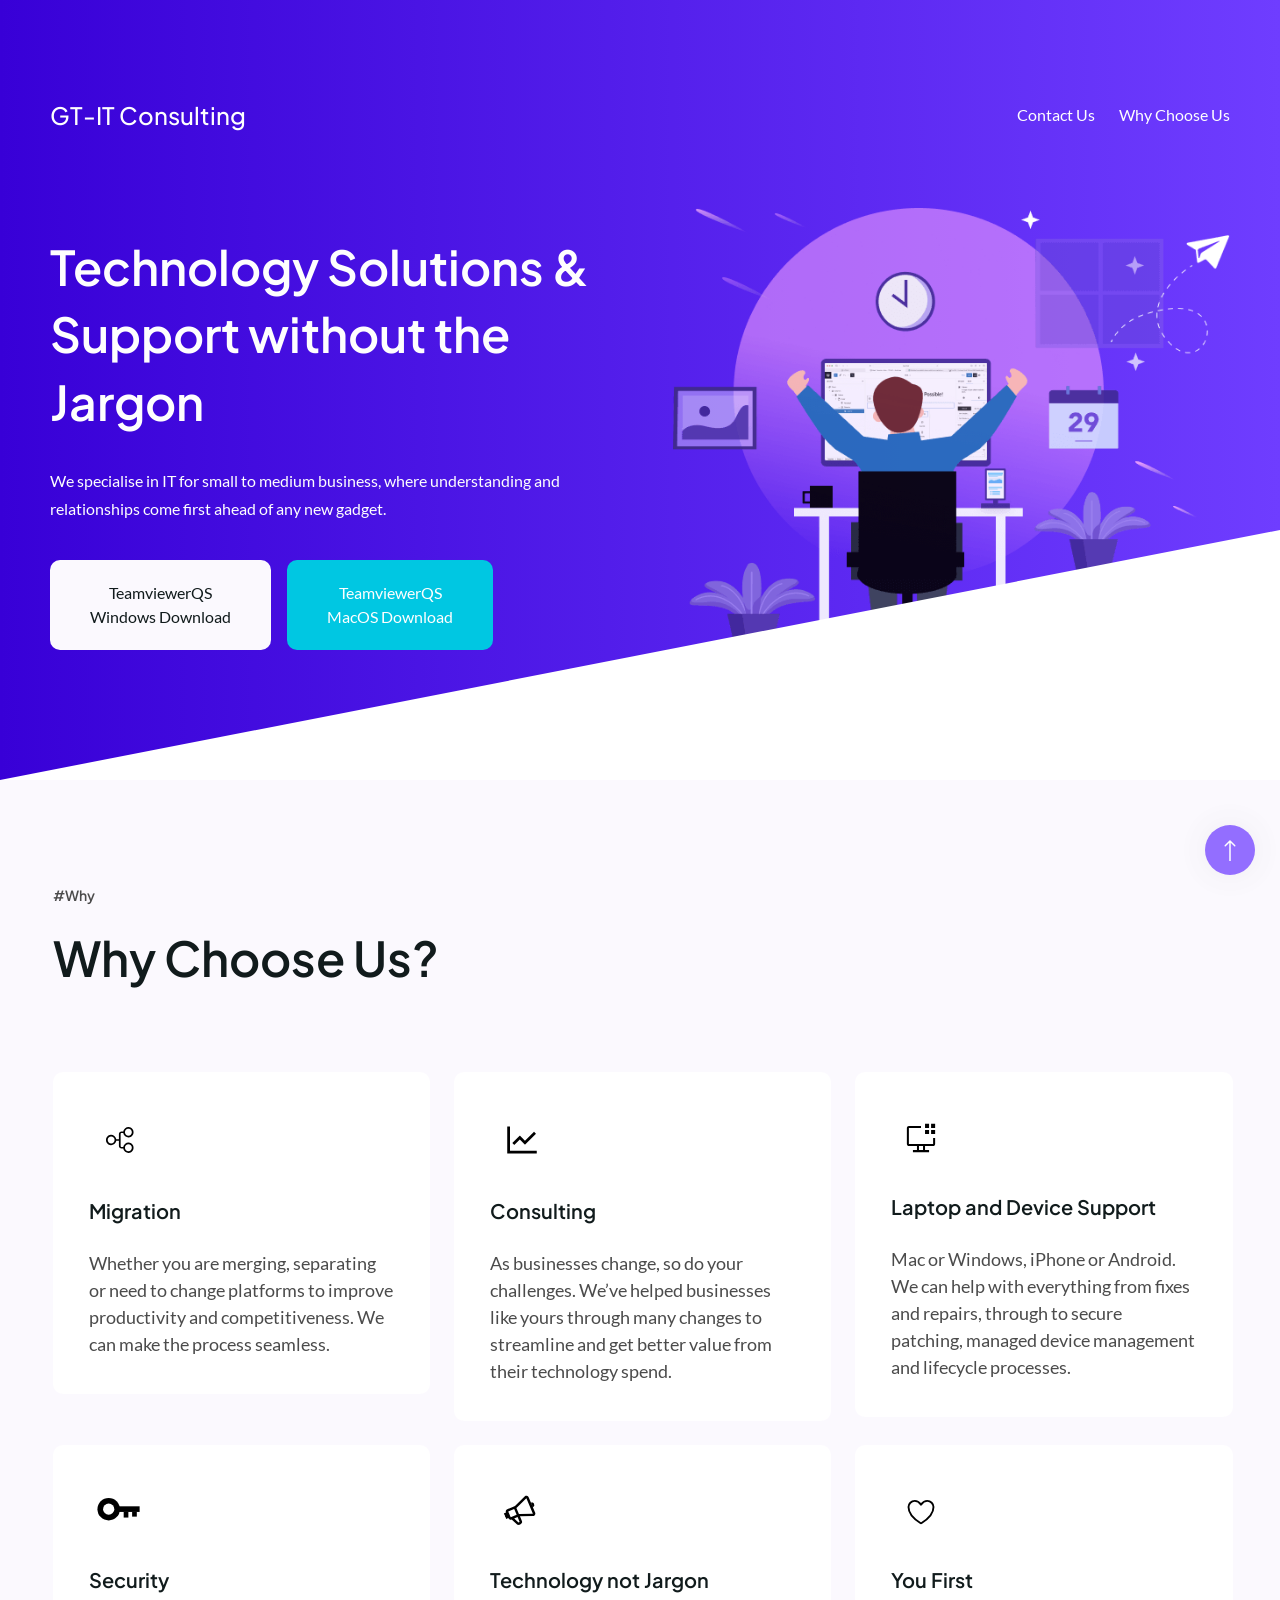
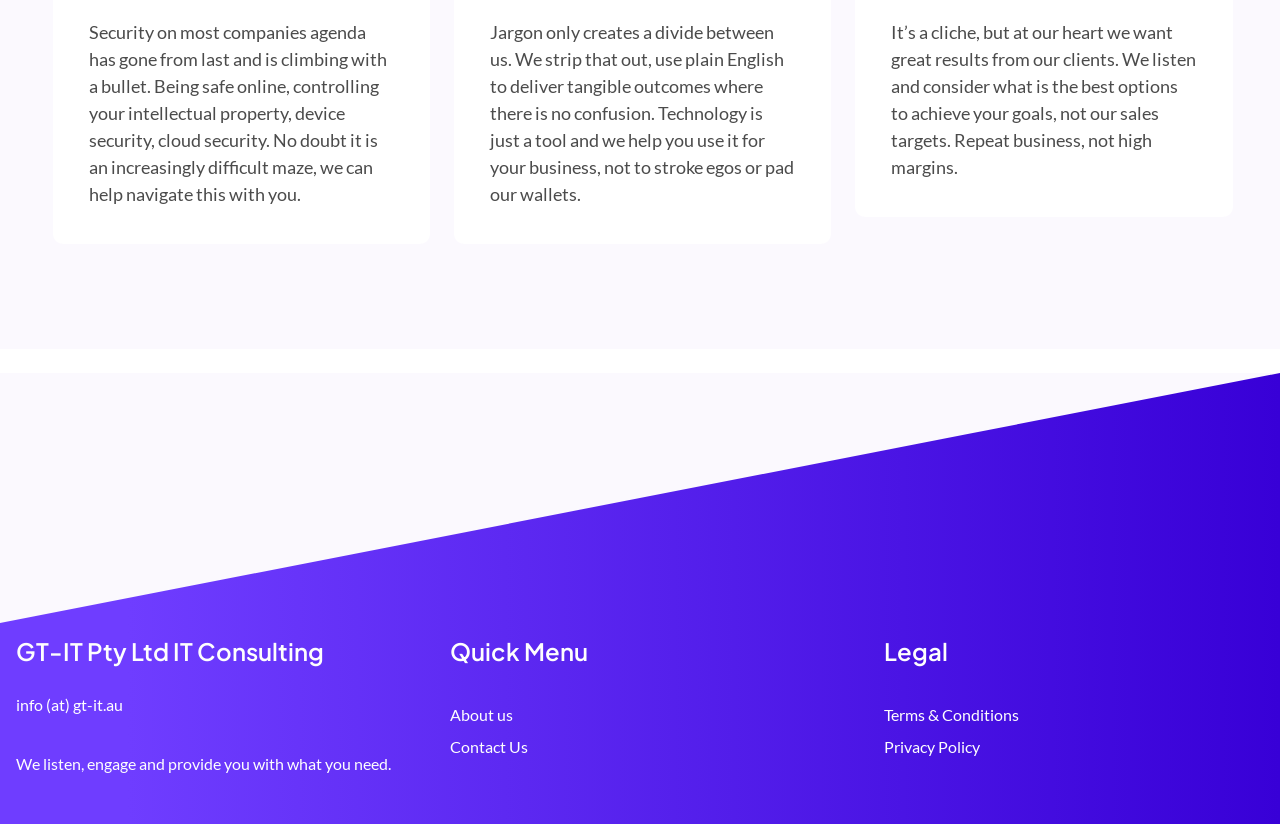
==== index.html @ e772a09d "Update index.html" ====
<!DOCTYPE html>
<html lang="en-US">
<head><meta charset="UTF-8">
	
	<meta name="viewport" content="width=device-width, initial-scale=1">
<meta name="robots" content="max-image-preview:large">
<title>GT-IT Consulting</title>
<link rel="alternate" type="application/rss+xml" title="GT-IT Consulting » Feed" href="/feed/">
<link rel="alternate" type="application/rss+xml" title="GT-IT Consulting » Comments Feed" href="/comments/feed/">
<style id="gt-it-custom-css">
.footer-topslant {
  position: relative;
  overflow: visible;
  padding-top: 260px !important;
}
.footer-topslant::before {
  content: "";
  width: 0;
  height: 0;
  position: absolute;
  left: 0;
  top: 0;
  border-style: solid;
  border-width: 250px 100vw 0 0;
  border-color: var(--wp--preset--color--background-alt) transparent transparent transparent;
  z-index: 3;
}
</style>
<style id="wp-img-auto-sizes-contain-inline-css">
img:is([sizes=auto i],[sizes^="auto," i]){contain-intrinsic-size:3000px 1500px}
/*# sourceURL=wp-img-auto-sizes-contain-inline-css */
</style>
<style id="wp-block-site-title-inline-css">
.wp-block-site-title{box-sizing:border-box}.wp-block-site-title :where(a){color:inherit;font-family:inherit;font-size:inherit;font-style:inherit;font-weight:inherit;letter-spacing:inherit;line-height:inherit;text-decoration:inherit}
/*# sourceURL=/wp-includes/blocks/site-title/style.min.css */
</style>
<style id="wp-block-group-inline-css">
.wp-block-group{box-sizing:border-box}:where(.wp-block-group.wp-block-group-is-layout-constrained){position:relative}
/*# sourceURL=/wp-includes/blocks/group/style.min.css */
</style>
<style id="wp-block-group-theme-inline-css">
:where(.wp-block-group.has-background){padding:1.25em 2.375em}
/*# sourceURL=/wp-includes/blocks/group/theme.min.css */
</style>
<style id="wp-block-navigation-link-inline-css">
.wp-block-navigation .wp-block-navigation-item__label{overflow-wrap:break-word}.wp-block-navigation .wp-block-navigation-item__description{display:none}.link-ui-tools{outline:1px solid #f0f0f0;padding:8px}.link-ui-block-inserter{padding-top:8px}.link-ui-block-inserter__back{margin-left:8px;text-transform:uppercase}
/*# sourceURL=/wp-includes/blocks/navigation-link/style.min.css */
</style>
<link rel="stylesheet" id="wp-block-navigation-css" href="/wp-includes/blocks/navigation/style.min.css?ver=6.9.1" media="all">
<style id="wp-block-spacer-inline-css">
.wp-block-spacer{clear:both}
/*# sourceURL=/wp-includes/blocks/spacer/style.min.css */
</style>
<style id="wp-block-heading-inline-css">
h1:where(.wp-block-heading).has-background,h2:where(.wp-block-heading).has-background,h3:where(.wp-block-heading).has-background,h4:where(.wp-block-heading).has-background,h5:where(.wp-block-heading).has-background,h6:where(.wp-block-heading).has-background{padding:1.25em 2.375em}h1.has-text-align-left[style*=writing-mode]:where([style*=vertical-lr]),h1.has-text-align-right[style*=writing-mode]:where([style*=vertical-rl]),h2.has-text-align-left[style*=writing-mode]:where([style*=vertical-lr]),h2.has-text-align-right[style*=writing-mode]:where([style*=vertical-rl]),h3.has-text-align-left[style*=writing-mode]:where([style*=vertical-lr]),h3.has-text-align-right[style*=writing-mode]:where([style*=vertical-rl]),h4.has-text-align-left[style*=writing-mode]:where([style*=vertical-lr]),h4.has-text-align-right[style*=writing-mode]:where([style*=vertical-rl]),h5.has-text-align-left[style*=writing-mode]:where([style*=vertical-lr]),h5.has-text-align-right[style*=writing-mode]:where([style*=vertical-rl]),h6.has-text-align-left[style*=writing-mode]:where([style*=vertical-lr]),h6.has-text-align-right[style*=writing-mode]:where([style*=vertical-rl]){rotate:180deg}
/*# sourceURL=/wp-includes/blocks/heading/style.min.css */
</style>
<style id="wp-block-paragraph-inline-css">
.is-small-text{font-size:.875em}.is-regular-text{font-size:1em}.is-large-text{font-size:2.25em}.is-larger-text{font-size:3em}.has-drop-cap:not(:focus):first-letter{float:left;font-size:8.4em;font-style:normal;font-weight:100;line-height:.68;margin:.05em .1em 0 0;text-transform:uppercase}body.rtl .has-drop-cap:not(:focus):first-letter{float:none;margin-left:.1em}p.has-drop-cap.has-background{overflow:hidden}:root :where(p.has-background){padding:1.25em 2.375em}:where(p.has-text-color:not(.has-link-color)) a{color:inherit}p.has-text-align-left[style*="writing-mode:vertical-lr"],p.has-text-align-right[style*="writing-mode:vertical-rl"]{rotate:180deg}
/*# sourceURL=/wp-includes/blocks/paragraph/style.min.css */
</style>
<style id="wp-block-button-inline-css">
.wp-block-button__link{align-content:center;box-sizing:border-box;cursor:pointer;display:inline-block;height:100%;text-align:center;word-break:break-word}.wp-block-button__link.aligncenter{text-align:center}.wp-block-button__link.alignright{text-align:right}:where(.wp-block-button__link){border-radius:9999px;box-shadow:none;padding:calc(.667em + 2px) calc(1.333em + 2px);text-decoration:none}.wp-block-button[style*=text-decoration] .wp-block-button__link{text-decoration:inherit}.wp-block-buttons>.wp-block-button.has-custom-width{max-width:none}.wp-block-buttons>.wp-block-button.has-custom-width .wp-block-button__link{width:100%}.wp-block-buttons>.wp-block-button.has-custom-font-size .wp-block-button__link{font-size:inherit}.wp-block-buttons>.wp-block-button.wp-block-button__width-25{width:calc(25% - var(--wp--style--block-gap, .5em)*.75)}.wp-block-buttons>.wp-block-button.wp-block-button__width-50{width:calc(50% - var(--wp--style--block-gap, .5em)*.5)}.wp-block-buttons>.wp-block-button.wp-block-button__width-75{width:calc(75% - var(--wp--style--block-gap, .5em)*.25)}.wp-block-buttons>.wp-block-button.wp-block-button__width-100{flex-basis:100%;width:100%}.wp-block-buttons.is-vertical>.wp-block-button.wp-block-button__width-25{width:25%}.wp-block-buttons.is-vertical>.wp-block-button.wp-block-button__width-50{width:50%}.wp-block-buttons.is-vertical>.wp-block-button.wp-block-button__width-75{width:75%}.wp-block-button.is-style-squared,.wp-block-button__link.wp-block-button.is-style-squared{border-radius:0}.wp-block-button.no-border-radius,.wp-block-button__link.no-border-radius{border-radius:0!important}:root :where(.wp-block-button .wp-block-button__link.is-style-outline),:root :where(.wp-block-button.is-style-outline>.wp-block-button__link){border:2px solid;padding:.667em 1.333em}:root :where(.wp-block-button .wp-block-button__link.is-style-outline:not(.has-text-color)),:root :where(.wp-block-button.is-style-outline>.wp-block-button__link:not(.has-text-color)){color:currentColor}:root :where(.wp-block-button .wp-block-button__link.is-style-outline:not(.has-background)),:root :where(.wp-block-button.is-style-outline>.wp-block-button__link:not(.has-background)){background-color:initial;background-image:none}
/*# sourceURL=/wp-includes/blocks/button/style.min.css */
</style>
<style id="wp-block-buttons-inline-css">
.wp-block-buttons{box-sizing:border-box}.wp-block-buttons.is-vertical{flex-direction:column}.wp-block-buttons.is-vertical>.wp-block-button:last-child{margin-bottom:0}.wp-block-buttons>.wp-block-button{display:inline-block;margin:0}.wp-block-buttons.is-content-justification-left{justify-content:flex-start}.wp-block-buttons.is-content-justification-left.is-vertical{align-items:flex-start}.wp-block-buttons.is-content-justification-center{justify-content:center}.wp-block-buttons.is-content-justification-center.is-vertical{align-items:center}.wp-block-buttons.is-content-justification-right{justify-content:flex-end}.wp-block-buttons.is-content-justification-right.is-vertical{align-items:flex-end}.wp-block-buttons.is-content-justification-space-between{justify-content:space-between}.wp-block-buttons.aligncenter{text-align:center}.wp-block-buttons:not(.is-content-justification-space-between,.is-content-justification-right,.is-content-justification-left,.is-content-justification-center) .wp-block-button.aligncenter{margin-left:auto;margin-right:auto;width:100%}.wp-block-buttons[style*=text-decoration] .wp-block-button,.wp-block-buttons[style*=text-decoration] .wp-block-button__link{text-decoration:inherit}.wp-block-buttons.has-custom-font-size .wp-block-button__link{font-size:inherit}.wp-block-buttons .wp-block-button__link{width:100%}.wp-block-button.aligncenter{text-align:center}
/*# sourceURL=/wp-includes/blocks/buttons/style.min.css */
</style>
<style id="wp-block-image-inline-css">
.wp-block-image>a,.wp-block-image>figure>a{display:inline-block}.wp-block-image img{box-sizing:border-box;height:auto;max-width:100%;vertical-align:bottom}@media not (prefers-reduced-motion){.wp-block-image img.hide{visibility:hidden}.wp-block-image img.show{animation:show-content-image .4s}}.wp-block-image[style*=border-radius] img,.wp-block-image[style*=border-radius]>a{border-radius:inherit}.wp-block-image.has-custom-border img{box-sizing:border-box}.wp-block-image.aligncenter{text-align:center}.wp-block-image.alignfull>a,.wp-block-image.alignwide>a{width:100%}.wp-block-image.alignfull img,.wp-block-image.alignwide img{height:auto;width:100%}.wp-block-image .aligncenter,.wp-block-image .alignleft,.wp-block-image .alignright,.wp-block-image.aligncenter,.wp-block-image.alignleft,.wp-block-image.alignright{display:table}.wp-block-image .aligncenter>figcaption,.wp-block-image .alignleft>figcaption,.wp-block-image .alignright>figcaption,.wp-block-image.aligncenter>figcaption,.wp-block-image.alignleft>figcaption,.wp-block-image.alignright>figcaption{caption-side:bottom;display:table-caption}.wp-block-image .alignleft{float:left;margin:.5em 1em .5em 0}.wp-block-image .alignright{float:right;margin:.5em 0 .5em 1em}.wp-block-image .aligncenter{margin-left:auto;margin-right:auto}.wp-block-image :where(figcaption){margin-bottom:1em;margin-top:.5em}.wp-block-image.is-style-circle-mask img{border-radius:9999px}@supports ((-webkit-mask-image:none) or (mask-image:none)) or (-webkit-mask-image:none){.wp-block-image.is-style-circle-mask img{border-radius:0;-webkit-mask-image:url('data:image/svg+xml;utf8,<svg viewBox="0 0 100 100" xmlns="http://www.w3.org/2000/svg"><circle cx="50" cy="50" r="50"/></svg>');mask-image:url('data:image/svg+xml;utf8,<svg viewBox="0 0 100 100" xmlns="http://www.w3.org/2000/svg"><circle cx="50" cy="50" r="50"/></svg>');mask-mode:alpha;-webkit-mask-position:center;mask-position:center;-webkit-mask-repeat:no-repeat;mask-repeat:no-repeat;-webkit-mask-size:contain;mask-size:contain}}:root :where(.wp-block-image.is-style-rounded img,.wp-block-image .is-style-rounded img){border-radius:9999px}.wp-block-image figure{margin:0}.wp-lightbox-container{display:flex;flex-direction:column;position:relative}.wp-lightbox-container img{cursor:zoom-in}.wp-lightbox-container img:hover+button{opacity:1}.wp-lightbox-container button{align-items:center;backdrop-filter:blur(16px) saturate(180%);background-color:#5a5a5a40;border:none;border-radius:4px;cursor:zoom-in;display:flex;height:20px;justify-content:center;opacity:0;padding:0;position:absolute;right:16px;text-align:center;top:16px;width:20px;z-index:100}@media not (prefers-reduced-motion){.wp-lightbox-container button{transition:opacity .2s ease}}.wp-lightbox-container button:focus-visible{outline:3px auto #5a5a5a40;outline:3px auto -webkit-focus-ring-color;outline-offset:3px}.wp-lightbox-container button:hover{cursor:pointer;opacity:1}.wp-lightbox-container button:focus{opacity:1}.wp-lightbox-container button:focus,.wp-lightbox-container button:hover,.wp-lightbox-container button:not(:hover):not(:active):not(.has-background){background-color:#5a5a5a40;border:none}.wp-lightbox-overlay{box-sizing:border-box;cursor:zoom-out;height:100vh;left:0;overflow:hidden;position:fixed;top:0;visibility:hidden;width:100%;z-index:100000}.wp-lightbox-overlay .close-button{align-items:center;cursor:pointer;display:flex;justify-content:center;min-height:40px;min-width:40px;padding:0;position:absolute;right:calc(env(safe-area-inset-right) + 16px);top:calc(env(safe-area-inset-top) + 16px);z-index:5000000}.wp-lightbox-overlay .close-button:focus,.wp-lightbox-overlay .close-button:hover,.wp-lightbox-overlay .close-button:not(:hover):not(:active):not(.has-background){background:none;border:none}.wp-lightbox-overlay .lightbox-image-container{height:var(--wp--lightbox-container-height);left:50%;overflow:hidden;position:absolute;top:50%;transform:translate(-50%,-50%);transform-origin:top left;width:var(--wp--lightbox-container-width);z-index:9999999999}.wp-lightbox-overlay .wp-block-image{align-items:center;box-sizing:border-box;display:flex;height:100%;justify-content:center;margin:0;position:relative;transform-origin:0 0;width:100%;z-index:3000000}.wp-lightbox-overlay .wp-block-image img{height:var(--wp--lightbox-image-height);min-height:var(--wp--lightbox-image-height);min-width:var(--wp--lightbox-image-width);width:var(--wp--lightbox-image-width)}.wp-lightbox-overlay .wp-block-image figcaption{display:none}.wp-lightbox-overlay button{background:none;border:none}.wp-lightbox-overlay .scrim{background-color:#fff;height:100%;opacity:.9;position:absolute;width:100%;z-index:2000000}.wp-lightbox-overlay.active{visibility:visible}@media not (prefers-reduced-motion){.wp-lightbox-overlay.active{animation:turn-on-visibility .25s both}.wp-lightbox-overlay.active img{animation:turn-on-visibility .35s both}.wp-lightbox-overlay.show-closing-animation:not(.active){animation:turn-off-visibility .35s both}.wp-lightbox-overlay.show-closing-animation:not(.active) img{animation:turn-off-visibility .25s both}.wp-lightbox-overlay.zoom.active{animation:none;opacity:1;visibility:visible}.wp-lightbox-overlay.zoom.active .lightbox-image-container{animation:lightbox-zoom-in .4s}.wp-lightbox-overlay.zoom.active .lightbox-image-container img{animation:none}.wp-lightbox-overlay.zoom.active .scrim{animation:turn-on-visibility .4s forwards}.wp-lightbox-overlay.zoom.show-closing-animation:not(.active){animation:none}.wp-lightbox-overlay.zoom.show-closing-animation:not(.active) .lightbox-image-container{animation:lightbox-zoom-out .4s}.wp-lightbox-overlay.zoom.show-closing-animation:not(.active) .lightbox-image-container img{animation:none}.wp-lightbox-overlay.zoom.show-closing-animation:not(.active) .scrim{animation:turn-off-visibility .4s forwards}}@keyframes show-content-image{0%{visibility:hidden}99%{visibility:hidden}to{visibility:visible}}@keyframes turn-on-visibility{0%{opacity:0}to{opacity:1}}@keyframes turn-off-visibility{0%{opacity:1;visibility:visible}99%{opacity:0;visibility:visible}to{opacity:0;visibility:hidden}}@keyframes lightbox-zoom-in{0%{transform:translate(calc((-100vw + var(--wp--lightbox-scrollbar-width))/2 + var(--wp--lightbox-initial-left-position)),calc(-50vh + var(--wp--lightbox-initial-top-position))) scale(var(--wp--lightbox-scale))}to{transform:translate(-50%,-50%) scale(1)}}@keyframes lightbox-zoom-out{0%{transform:translate(-50%,-50%) scale(1);visibility:visible}99%{visibility:visible}to{transform:translate(calc((-100vw + var(--wp--lightbox-scrollbar-width))/2 + var(--wp--lightbox-initial-left-position)),calc(-50vh + var(--wp--lightbox-initial-top-position))) scale(var(--wp--lightbox-scale));visibility:hidden}}
/*# sourceURL=/wp-includes/blocks/image/style.min.css */
</style>
<style id="wp-block-image-theme-inline-css">
:root :where(.wp-block-image figcaption){color:#555;font-size:13px;text-align:center}.is-dark-theme :root :where(.wp-block-image figcaption){color:#ffffffa6}.wp-block-image{margin:0 0 1em}
/*# sourceURL=/wp-includes/blocks/image/theme.min.css */
</style>
<style id="wp-block-columns-inline-css">
.wp-block-columns{box-sizing:border-box;display:flex;flex-wrap:wrap!important}@media (min-width:782px){.wp-block-columns{flex-wrap:nowrap!important}}.wp-block-columns{align-items:normal!important}.wp-block-columns.are-vertically-aligned-top{align-items:flex-start}.wp-block-columns.are-vertically-aligned-center{align-items:center}.wp-block-columns.are-vertically-aligned-bottom{align-items:flex-end}@media (max-width:781px){.wp-block-columns:not(.is-not-stacked-on-mobile)>.wp-block-column{flex-basis:100%!important}}@media (min-width:782px){.wp-block-columns:not(.is-not-stacked-on-mobile)>.wp-block-column{flex-basis:0;flex-grow:1}.wp-block-columns:not(.is-not-stacked-on-mobile)>.wp-block-column[style*=flex-basis]{flex-grow:0}}.wp-block-columns.is-not-stacked-on-mobile{flex-wrap:nowrap!important}.wp-block-columns.is-not-stacked-on-mobile>.wp-block-column{flex-basis:0;flex-grow:1}.wp-block-columns.is-not-stacked-on-mobile>.wp-block-column[style*=flex-basis]{flex-grow:0}:where(.wp-block-columns){margin-bottom:1.75em}:where(.wp-block-columns.has-background){padding:1.25em 2.375em}.wp-block-column{flex-grow:1;min-width:0;overflow-wrap:break-word;word-break:break-word}.wp-block-column.is-vertically-aligned-top{align-self:flex-start}.wp-block-column.is-vertically-aligned-center{align-self:center}.wp-block-column.is-vertically-aligned-bottom{align-self:flex-end}.wp-block-column.is-vertically-aligned-stretch{align-self:stretch}.wp-block-column.is-vertically-aligned-bottom,.wp-block-column.is-vertically-aligned-center,.wp-block-column.is-vertically-aligned-top{width:100%}
/*# sourceURL=/wp-includes/blocks/columns/style.min.css */
</style>
<link rel="stylesheet" id="wp-block-cover-css" href="/wp-includes/blocks/cover/style.min.css?ver=6.9.1" media="all">
<style id="wp-block-template-part-theme-inline-css">
:root :where(.wp-block-template-part.has-background){margin-bottom:0;margin-top:0;padding:1.25em 2.375em}
/*# sourceURL=/wp-includes/blocks/template-part/theme.min.css */
</style>
<link rel="stylesheet" id="wp-block-gallery-css" href="/wp-includes/blocks/gallery/style.min.css?ver=6.9.1" media="all">
<style id="wp-block-gallery-theme-inline-css">
.blocks-gallery-caption{color:#555;font-size:13px;text-align:center}.is-dark-theme .blocks-gallery-caption{color:#ffffffa6}
/*# sourceURL=/wp-includes/blocks/gallery/theme.min.css */
</style>
<style id="wp-block-social-links-inline-css">
.wp-block-social-links{background:none;box-sizing:border-box;margin-left:0;padding-left:0;padding-right:0;text-indent:0}.wp-block-social-links .wp-social-link a,.wp-block-social-links .wp-social-link a:hover{border-bottom:0;box-shadow:none;text-decoration:none}.wp-block-social-links .wp-social-link svg{height:1em;width:1em}.wp-block-social-links .wp-social-link span:not(.screen-reader-text){font-size:.65em;margin-left:.5em;margin-right:.5em}.wp-block-social-links.has-small-icon-size{font-size:16px}.wp-block-social-links,.wp-block-social-links.has-normal-icon-size{font-size:24px}.wp-block-social-links.has-large-icon-size{font-size:36px}.wp-block-social-links.has-huge-icon-size{font-size:48px}.wp-block-social-links.aligncenter{display:flex;justify-content:center}.wp-block-social-links.alignright{justify-content:flex-end}.wp-block-social-link{border-radius:9999px;display:block}@media not (prefers-reduced-motion){.wp-block-social-link{transition:transform .1s ease}}.wp-block-social-link{height:auto}.wp-block-social-link a{align-items:center;display:flex;line-height:0}.wp-block-social-link:hover{transform:scale(1.1)}.wp-block-social-links .wp-block-social-link.wp-social-link{display:inline-block;margin:0;padding:0}.wp-block-social-links .wp-block-social-link.wp-social-link .wp-block-social-link-anchor,.wp-block-social-links .wp-block-social-link.wp-social-link .wp-block-social-link-anchor svg,.wp-block-social-links .wp-block-social-link.wp-social-link .wp-block-social-link-anchor:active,.wp-block-social-links .wp-block-social-link.wp-social-link .wp-block-social-link-anchor:hover,.wp-block-social-links .wp-block-social-link.wp-social-link .wp-block-social-link-anchor:visited{color:currentColor;fill:currentColor}:where(.wp-block-social-links:not(.is-style-logos-only)) .wp-social-link{background-color:#f0f0f0;color:#444}:where(.wp-block-social-links:not(.is-style-logos-only)) .wp-social-link-amazon{background-color:#f90;color:#fff}:where(.wp-block-social-links:not(.is-style-logos-only)) .wp-social-link-bandcamp{background-color:#1ea0c3;color:#fff}:where(.wp-block-social-links:not(.is-style-logos-only)) .wp-social-link-behance{background-color:#0757fe;color:#fff}:where(.wp-block-social-links:not(.is-style-logos-only)) .wp-social-link-bluesky{background-color:#0a7aff;color:#fff}:where(.wp-block-social-links:not(.is-style-logos-only)) .wp-social-link-codepen{background-color:#1e1f26;color:#fff}:where(.wp-block-social-links:not(.is-style-logos-only)) .wp-social-link-deviantart{background-color:#02e49b;color:#fff}:where(.wp-block-social-links:not(.is-style-logos-only)) .wp-social-link-discord{background-color:#5865f2;color:#fff}:where(.wp-block-social-links:not(.is-style-logos-only)) .wp-social-link-dribbble{background-color:#e94c89;color:#fff}:where(.wp-block-social-links:not(.is-style-logos-only)) .wp-social-link-dropbox{background-color:#4280ff;color:#fff}:where(.wp-block-social-links:not(.is-style-logos-only)) .wp-social-link-etsy{background-color:#f45800;color:#fff}:where(.wp-block-social-links:not(.is-style-logos-only)) .wp-social-link-facebook{background-color:#0866ff;color:#fff}:where(.wp-block-social-links:not(.is-style-logos-only)) .wp-social-link-fivehundredpx{background-color:#000;color:#fff}:where(.wp-block-social-links:not(.is-style-logos-only)) .wp-social-link-flickr{background-color:#0461dd;color:#fff}:where(.wp-block-social-links:not(.is-style-logos-only)) .wp-social-link-foursquare{background-color:#e65678;color:#fff}:where(.wp-block-social-links:not(.is-style-logos-only)) .wp-social-link-github{background-color:#24292d;color:#fff}:where(.wp-block-social-links:not(.is-style-logos-only)) .wp-social-link-goodreads{background-color:#eceadd;color:#382110}:where(.wp-block-social-links:not(.is-style-logos-only)) .wp-social-link-google{background-color:#ea4434;color:#fff}:where(.wp-block-social-links:not(.is-style-logos-only)) .wp-social-link-gravatar{background-color:#1d4fc4;color:#fff}:where(.wp-block-social-links:not(.is-style-logos-only)) .wp-social-link-instagram{background-color:#f00075;color:#fff}:where(.wp-block-social-links:not(.is-style-logos-only)) .wp-social-link-lastfm{background-color:#e21b24;color:#fff}:where(.wp-block-social-links:not(.is-style-logos-only)) .wp-social-link-linkedin{background-color:#0d66c2;color:#fff}:where(.wp-block-social-links:not(.is-style-logos-only)) .wp-social-link-mastodon{background-color:#3288d4;color:#fff}:where(.wp-block-social-links:not(.is-style-logos-only)) .wp-social-link-medium{background-color:#000;color:#fff}:where(.wp-block-social-links:not(.is-style-logos-only)) .wp-social-link-meetup{background-color:#f6405f;color:#fff}:where(.wp-block-social-links:not(.is-style-logos-only)) .wp-social-link-patreon{background-color:#000;color:#fff}:where(.wp-block-social-links:not(.is-style-logos-only)) .wp-social-link-pinterest{background-color:#e60122;color:#fff}:where(.wp-block-social-links:not(.is-style-logos-only)) .wp-social-link-pocket{background-color:#ef4155;color:#fff}:where(.wp-block-social-links:not(.is-style-logos-only)) .wp-social-link-reddit{background-color:#ff4500;color:#fff}:where(.wp-block-social-links:not(.is-style-logos-only)) .wp-social-link-skype{background-color:#0478d7;color:#fff}:where(.wp-block-social-links:not(.is-style-logos-only)) .wp-social-link-snapchat{background-color:#fefc00;color:#fff;stroke:#000}:where(.wp-block-social-links:not(.is-style-logos-only)) .wp-social-link-soundcloud{background-color:#ff5600;color:#fff}:where(.wp-block-social-links:not(.is-style-logos-only)) .wp-social-link-spotify{background-color:#1bd760;color:#fff}:where(.wp-block-social-links:not(.is-style-logos-only)) .wp-social-link-telegram{background-color:#2aabee;color:#fff}:where(.wp-block-social-links:not(.is-style-logos-only)) .wp-social-link-threads{background-color:#000;color:#fff}:where(.wp-block-social-links:not(.is-style-logos-only)) .wp-social-link-tiktok{background-color:#000;color:#fff}:where(.wp-block-social-links:not(.is-style-logos-only)) .wp-social-link-tumblr{background-color:#011835;color:#fff}:where(.wp-block-social-links:not(.is-style-logos-only)) .wp-social-link-twitch{background-color:#6440a4;color:#fff}:where(.wp-block-social-links:not(.is-style-logos-only)) .wp-social-link-twitter{background-color:#1da1f2;color:#fff}:where(.wp-block-social-links:not(.is-style-logos-only)) .wp-social-link-vimeo{background-color:#1eb7ea;color:#fff}:where(.wp-block-social-links:not(.is-style-logos-only)) .wp-social-link-vk{background-color:#4680c2;color:#fff}:where(.wp-block-social-links:not(.is-style-logos-only)) .wp-social-link-wordpress{background-color:#3499cd;color:#fff}:where(.wp-block-social-links:not(.is-style-logos-only)) .wp-social-link-whatsapp{background-color:#25d366;color:#fff}:where(.wp-block-social-links:not(.is-style-logos-only)) .wp-social-link-x{background-color:#000;color:#fff}:where(.wp-block-social-links:not(.is-style-logos-only)) .wp-social-link-yelp{background-color:#d32422;color:#fff}:where(.wp-block-social-links:not(.is-style-logos-only)) .wp-social-link-youtube{background-color:red;color:#fff}:where(.wp-block-social-links.is-style-logos-only) .wp-social-link{background:none}:where(.wp-block-social-links.is-style-logos-only) .wp-social-link svg{height:1.25em;width:1.25em}:where(.wp-block-social-links.is-style-logos-only) .wp-social-link-amazon{color:#f90}:where(.wp-block-social-links.is-style-logos-only) .wp-social-link-bandcamp{color:#1ea0c3}:where(.wp-block-social-links.is-style-logos-only) .wp-social-link-behance{color:#0757fe}:where(.wp-block-social-links.is-style-logos-only) .wp-social-link-bluesky{color:#0a7aff}:where(.wp-block-social-links.is-style-logos-only) .wp-social-link-codepen{color:#1e1f26}:where(.wp-block-social-links.is-style-logos-only) .wp-social-link-deviantart{color:#02e49b}:where(.wp-block-social-links.is-style-logos-only) .wp-social-link-discord{color:#5865f2}:where(.wp-block-social-links.is-style-logos-only) .wp-social-link-dribbble{color:#e94c89}:where(.wp-block-social-links.is-style-logos-only) .wp-social-link-dropbox{color:#4280ff}:where(.wp-block-social-links.is-style-logos-only) .wp-social-link-etsy{color:#f45800}:where(.wp-block-social-links.is-style-logos-only) .wp-social-link-facebook{color:#0866ff}:where(.wp-block-social-links.is-style-logos-only) .wp-social-link-fivehundredpx{color:#000}:where(.wp-block-social-links.is-style-logos-only) .wp-social-link-flickr{color:#0461dd}:where(.wp-block-social-links.is-style-logos-only) .wp-social-link-foursquare{color:#e65678}:where(.wp-block-social-links.is-style-logos-only) .wp-social-link-github{color:#24292d}:where(.wp-block-social-links.is-style-logos-only) .wp-social-link-goodreads{color:#382110}:where(.wp-block-social-links.is-style-logos-only) .wp-social-link-google{color:#ea4434}:where(.wp-block-social-links.is-style-logos-only) .wp-social-link-gravatar{color:#1d4fc4}:where(.wp-block-social-links.is-style-logos-only) .wp-social-link-instagram{color:#f00075}:where(.wp-block-social-links.is-style-logos-only) .wp-social-link-lastfm{color:#e21b24}:where(.wp-block-social-links.is-style-logos-only) .wp-social-link-linkedin{color:#0d66c2}:where(.wp-block-social-links.is-style-logos-only) .wp-social-link-mastodon{color:#3288d4}:where(.wp-block-social-links.is-style-logos-only) .wp-social-link-medium{color:#000}:where(.wp-block-social-links.is-style-logos-only) .wp-social-link-meetup{color:#f6405f}:where(.wp-block-social-links.is-style-logos-only) .wp-social-link-patreon{color:#000}:where(.wp-block-social-links.is-style-logos-only) .wp-social-link-pinterest{color:#e60122}:where(.wp-block-social-links.is-style-logos-only) .wp-social-link-pocket{color:#ef4155}:where(.wp-block-social-links.is-style-logos-only) .wp-social-link-reddit{color:#ff4500}:where(.wp-block-social-links.is-style-logos-only) .wp-social-link-skype{color:#0478d7}:where(.wp-block-social-links.is-style-logos-only) .wp-social-link-snapchat{color:#fff;stroke:#000}:where(.wp-block-social-links.is-style-logos-only) .wp-social-link-soundcloud{color:#ff5600}:where(.wp-block-social-links.is-style-logos-only) .wp-social-link-spotify{color:#1bd760}:where(.wp-block-social-links.is-style-logos-only) .wp-social-link-telegram{color:#2aabee}:where(.wp-block-social-links.is-style-logos-only) .wp-social-link-threads{color:#000}:where(.wp-block-social-links.is-style-logos-only) .wp-social-link-tiktok{color:#000}:where(.wp-block-social-links.is-style-logos-only) .wp-social-link-tumblr{color:#011835}:where(.wp-block-social-links.is-style-logos-only) .wp-social-link-twitch{color:#6440a4}:where(.wp-block-social-links.is-style-logos-only) .wp-social-link-twitter{color:#1da1f2}:where(.wp-block-social-links.is-style-logos-only) .wp-social-link-vimeo{color:#1eb7ea}:where(.wp-block-social-links.is-style-logos-only) .wp-social-link-vk{color:#4680c2}:where(.wp-block-social-links.is-style-logos-only) .wp-social-link-whatsapp{color:#25d366}:where(.wp-block-social-links.is-style-logos-only) .wp-social-link-wordpress{color:#3499cd}:where(.wp-block-social-links.is-style-logos-only) .wp-social-link-x{color:#000}:where(.wp-block-social-links.is-style-logos-only) .wp-social-link-yelp{color:#d32422}:where(.wp-block-social-links.is-style-logos-only) .wp-social-link-youtube{color:red}.wp-block-social-links.is-style-pill-shape .wp-social-link{width:auto}:root :where(.wp-block-social-links .wp-social-link a){padding:.25em}:root :where(.wp-block-social-links.is-style-logos-only .wp-social-link a){padding:0}:root :where(.wp-block-social-links.is-style-pill-shape .wp-social-link a){padding-left:.6666666667em;padding-right:.6666666667em}.wp-block-social-links:not(.has-icon-color):not(.has-icon-background-color) .wp-social-link-snapchat .wp-block-social-link-label{color:#000}
/*# sourceURL=/wp-includes/blocks/social-links/style.min.css */
</style>
<style id="wp-block-list-inline-css">
ol,ul{box-sizing:border-box}:root :where(.wp-block-list.has-background){padding:1.25em 2.375em}
/*# sourceURL=/wp-includes/blocks/list/style.min.css */
</style>
<style id="wp-emoji-styles-inline-css">

	img.wp-smiley, img.emoji {
		display: inline !important;
		border: none !important;
		box-shadow: none !important;
		height: 1em !important;
		width: 1em !important;
		margin: 0 0.07em !important;
		vertical-align: -0.1em !important;
		background: none !important;
		padding: 0 !important;
	}
/*# sourceURL=wp-emoji-styles-inline-css */
</style>
<style id="wp-block-library-inline-css">
:root{--wp-block-synced-color:#7a00df;--wp-block-synced-color--rgb:122,0,223;--wp-bound-block-color:var(--wp-block-synced-color);--wp-editor-canvas-background:#ddd;--wp-admin-theme-color:#007cba;--wp-admin-theme-color--rgb:0,124,186;--wp-admin-theme-color-darker-10:#006ba1;--wp-admin-theme-color-darker-10--rgb:0,107,160.5;--wp-admin-theme-color-darker-20:#005a87;--wp-admin-theme-color-darker-20--rgb:0,90,135;--wp-admin-border-width-focus:2px}@media (min-resolution:192dpi){:root{--wp-admin-border-width-focus:1.5px}}.wp-element-button{cursor:pointer}:root .has-very-light-gray-background-color{background-color:#eee}:root .has-very-dark-gray-background-color{background-color:#313131}:root .has-very-light-gray-color{color:#eee}:root .has-very-dark-gray-color{color:#313131}:root .has-vivid-green-cyan-to-vivid-cyan-blue-gradient-background{background:linear-gradient(135deg,#00d084,#0693e3)}:root .has-purple-crush-gradient-background{background:linear-gradient(135deg,#34e2e4,#4721fb 50%,#ab1dfe)}:root .has-hazy-dawn-gradient-background{background:linear-gradient(135deg,#faaca8,#dad0ec)}:root .has-subdued-olive-gradient-background{background:linear-gradient(135deg,#fafae1,#67a671)}:root .has-atomic-cream-gradient-background{background:linear-gradient(135deg,#fdd79a,#004a59)}:root .has-nightshade-gradient-background{background:linear-gradient(135deg,#330968,#31cdcf)}:root .has-midnight-gradient-background{background:linear-gradient(135deg,#020381,#2874fc)}:root{--wp--preset--font-size--normal:16px;--wp--preset--font-size--huge:42px}.has-regular-font-size{font-size:1em}.has-larger-font-size{font-size:2.625em}.has-normal-font-size{font-size:var(--wp--preset--font-size--normal)}.has-huge-font-size{font-size:var(--wp--preset--font-size--huge)}.has-text-align-center{text-align:center}.has-text-align-left{text-align:left}.has-text-align-right{text-align:right}.has-fit-text{white-space:nowrap!important}#end-resizable-editor-section{display:none}.aligncenter{clear:both}.items-justified-left{justify-content:flex-start}.items-justified-center{justify-content:center}.items-justified-right{justify-content:flex-end}.items-justified-space-between{justify-content:space-between}.screen-reader-text{border:0;clip-path:inset(50%);height:1px;margin:-1px;overflow:hidden;padding:0;position:absolute;width:1px;word-wrap:normal!important}.screen-reader-text:focus{background-color:#ddd;clip-path:none;color:#444;display:block;font-size:1em;height:auto;left:5px;line-height:normal;padding:15px 23px 14px;text-decoration:none;top:5px;width:auto;z-index:100000}html :where(.has-border-color){border-style:solid}html :where([style*=border-top-color]){border-top-style:solid}html :where([style*=border-right-color]){border-right-style:solid}html :where([style*=border-bottom-color]){border-bottom-style:solid}html :where([style*=border-left-color]){border-left-style:solid}html :where([style*=border-width]){border-style:solid}html :where([style*=border-top-width]){border-top-style:solid}html :where([style*=border-right-width]){border-right-style:solid}html :where([style*=border-bottom-width]){border-bottom-style:solid}html :where([style*=border-left-width]){border-left-style:solid}html :where(img[class*=wp-image-]){height:auto;max-width:100%}:where(figure){margin:0 0 1em}html :where(.is-position-sticky){--wp-admin--admin-bar--position-offset:var(--wp-admin--admin-bar--height,0px)}@media screen and (max-width:600px){html :where(.is-position-sticky){--wp-admin--admin-bar--position-offset:0px}}
/*# sourceURL=/wp-includes/css/dist/block-library/common.min.css */
</style>
<link rel="stylesheet" id="fotawp-blocks-style-css" href="/wp-content/themes/fotawp/assets/css/blocks.css?ver=6.9.1" media="all">
<style id="global-styles-inline-css">
:root{--wp--preset--aspect-ratio--square: 1;--wp--preset--aspect-ratio--4-3: 4/3;--wp--preset--aspect-ratio--3-4: 3/4;--wp--preset--aspect-ratio--3-2: 3/2;--wp--preset--aspect-ratio--2-3: 2/3;--wp--preset--aspect-ratio--16-9: 16/9;--wp--preset--aspect-ratio--9-16: 9/16;--wp--preset--color--black: #000000;--wp--preset--color--cyan-bluish-gray: #abb8c3;--wp--preset--color--white: #ffffff;--wp--preset--color--pale-pink: #f78da7;--wp--preset--color--vivid-red: #cf2e2e;--wp--preset--color--luminous-vivid-orange: #ff6900;--wp--preset--color--luminous-vivid-amber: #fcb900;--wp--preset--color--light-green-cyan: #7bdcb5;--wp--preset--color--vivid-green-cyan: #00d084;--wp--preset--color--pale-cyan-blue: #8ed1fc;--wp--preset--color--vivid-cyan-blue: #0693e3;--wp--preset--color--vivid-purple: #9b51e0;--wp--preset--color--primary: #3800D7;--wp--preset--color--secondary: #00C7E2;--wp--preset--color--tertiary: #6F3DFF;--wp--preset--color--tertiary-light: #EFEAF7;--wp--preset--color--accent: #966BF1;--wp--preset--color--accent-lite: #BF76D5;--wp--preset--color--background-alt: #FBF9FE;--wp--preset--color--foreground: #4B4B4B;--wp--preset--color--background: #ffffff;--wp--preset--color--heading-color: #111B1C;--wp--preset--color--sub-heading-color: #515151;--wp--preset--color--foregound-alt: #FEFEFE;--wp--preset--color--border-color: #EDEFF2;--wp--preset--color--post-meta-color: #767676;--wp--preset--color--extra-category-color: #DE0741;--wp--preset--color--overlay-header-bgcolor: #1D0F30;--wp--preset--color--transparent: #ffffff00;--wp--preset--gradient--vivid-cyan-blue-to-vivid-purple: linear-gradient(135deg,rgb(6,147,227) 0%,rgb(155,81,224) 100%);--wp--preset--gradient--light-green-cyan-to-vivid-green-cyan: linear-gradient(135deg,rgb(122,220,180) 0%,rgb(0,208,130) 100%);--wp--preset--gradient--luminous-vivid-amber-to-luminous-vivid-orange: linear-gradient(135deg,rgb(252,185,0) 0%,rgb(255,105,0) 100%);--wp--preset--gradient--luminous-vivid-orange-to-vivid-red: linear-gradient(135deg,rgb(255,105,0) 0%,rgb(207,46,46) 100%);--wp--preset--gradient--very-light-gray-to-cyan-bluish-gray: linear-gradient(135deg,rgb(238,238,238) 0%,rgb(169,184,195) 100%);--wp--preset--gradient--cool-to-warm-spectrum: linear-gradient(135deg,rgb(74,234,220) 0%,rgb(151,120,209) 20%,rgb(207,42,186) 40%,rgb(238,44,130) 60%,rgb(251,105,98) 80%,rgb(254,248,76) 100%);--wp--preset--gradient--blush-light-purple: linear-gradient(135deg,rgb(255,206,236) 0%,rgb(152,150,240) 100%);--wp--preset--gradient--blush-bordeaux: linear-gradient(135deg,rgb(254,205,165) 0%,rgb(254,45,45) 50%,rgb(107,0,62) 100%);--wp--preset--gradient--luminous-dusk: linear-gradient(135deg,rgb(255,203,112) 0%,rgb(199,81,192) 50%,rgb(65,88,208) 100%);--wp--preset--gradient--pale-ocean: linear-gradient(135deg,rgb(255,245,203) 0%,rgb(182,227,212) 50%,rgb(51,167,181) 100%);--wp--preset--gradient--electric-grass: linear-gradient(135deg,rgb(202,248,128) 0%,rgb(113,206,126) 100%);--wp--preset--gradient--midnight: linear-gradient(135deg,rgb(2,3,129) 0%,rgb(40,116,252) 100%);--wp--preset--gradient--first-primary-gradient: linear-gradient(90deg, var(--wp--preset--color--primary) 0%, var(--wp--preset--color--tertiary) 100%);--wp--preset--gradient--second-primary-gradient: linear-gradient(90deg, var(--wp--preset--color--tertiary) 10%,var(--wp--preset--color--primary) 100%);--wp--preset--gradient--third-primary-gradient: linear-gradient(290deg, var(--wp--preset--color--accent-lite) 0%, var(--wp--preset--color--accent) 60%, var(--wp--preset--color--primary) 120%);--wp--preset--gradient--fourth-primary-gradient: linear-gradient(135deg, var(--wp--preset--color--primary) 45%, var(--wp--preset--color--accent-lite) 100%);--wp--preset--gradient--fade-gradient: linear-gradient(108.08deg, #F3FEFF 49.32%, #E5DDFE 98.43%);--wp--preset--gradient--combination-gradient: linear-gradient(180deg, #00C7E2 0%, #3800D7 70%);--wp--preset--font-size--small: 16px;--wp--preset--font-size--medium: 20px;--wp--preset--font-size--large: 24px;--wp--preset--font-size--x-large: 34px;--wp--preset--font-size--xx-small: 12px;--wp--preset--font-size--x-small: 14px;--wp--preset--font-size--xx-large: 44px;--wp--preset--font-size--xxx-large: 56px;--wp--preset--font-size--xxxx-large: 74px;--wp--preset--font-family--albert-sans: "Albert Sans", sans-serif;--wp--preset--font-family--allura: "Allura", sans-serif;--wp--preset--font-family--dancing-script: "Dancing Script", sans-serif;--wp--preset--font-family--dm-sans: "DM Sans", sans-serif;--wp--preset--font-family--hanken-grotesk: "Hanken Grotesk", sans-serif;--wp--preset--font-family--ibm-plex-serif: "IBM Plex Serif", sans-serif;--wp--preset--font-family--inter: "Inter", sans-serif;--wp--preset--font-family--jost: "Jost", sans-serif;--wp--preset--font-family--body: "Lato", sans-serif;--wp--preset--font-family--league-spartan: "League Spartan", sans-serif;--wp--preset--font-family--merriweather: "Merriweather", sans-serif;--wp--preset--font-family--montserrat: "Montserrat", sans-serif;--wp--preset--font-family--nunito: "Nunito", sans-serif;--wp--preset--font-family--open-sans: "Open Sans", sans-serif;--wp--preset--font-family--oswald: "Oswald", sans-serif;--wp--preset--font-family--outfit: "Outfit", sans-serif;--wp--preset--font-family--pacifico: "Pacifico", sans-serif;--wp--preset--font-family--playfair-display: "Playfair Display", sans-serif;--wp--preset--font-family--plus-jakarta-sans: "Plus Jakarta Sans", sans-serif;--wp--preset--font-family--poppins: "Poppins", sans-serif;--wp--preset--font-family--public-sans: "Public Sans", sans-serif;--wp--preset--font-family--quicksand: "Quicksand", sans-serif;--wp--preset--font-family--raleway: "Raleway", sans-serif;--wp--preset--font-family--roboto-condensed: "Roboto Condensed", sans-serif;--wp--preset--font-family--space-grotesk: "Space Grotesk", sans-serif;--wp--preset--font-family--syne: "Syne", sans-serif;--wp--preset--spacing--20: 0.44rem;--wp--preset--spacing--30: 0.67rem;--wp--preset--spacing--40: 1rem;--wp--preset--spacing--50: 1.5rem;--wp--preset--spacing--60: 2.25rem;--wp--preset--spacing--70: 3.38rem;--wp--preset--spacing--80: 5.06rem;--wp--preset--shadow--natural: 6px 6px 9px rgba(0, 0, 0, 0.2);--wp--preset--shadow--deep: 12px 12px 50px rgba(0, 0, 0, 0.4);--wp--preset--shadow--sharp: 6px 6px 0px rgba(0, 0, 0, 0.2);--wp--preset--shadow--outlined: 6px 6px 0px -3px rgb(255, 255, 255), 6px 6px rgb(0, 0, 0);--wp--preset--shadow--crisp: 6px 6px 0px rgb(0, 0, 0);--wp--custom--font-weight--black: 900;--wp--custom--font-weight--extra-bold: 800;--wp--custom--font-weight--bold: 700;--wp--custom--font-weight--semi-bold: 600;--wp--custom--font-weight--medium: 500;--wp--custom--font-weight--regular: 400;--wp--custom--font-weight--light: 300;--wp--custom--font-weight--extra-light: 200;--wp--custom--font-weight--thin: 100;--wp--custom--line-height--initial: 1;--wp--custom--line-height--xx-small: 1.2;--wp--custom--line-height--x-small: 1.3;--wp--custom--line-height--small: 1.4;--wp--custom--line-height--medium: 1.45;--wp--custom--line-height--large: 1.6;--wp--custom--border-radius--xx-small: 2px;--wp--custom--border-radius--x-small: 4px;--wp--custom--border-radius--small: 6px;--wp--custom--border-radius--medium: 10px;--wp--custom--border-radius--large: 30px;--wp--custom--border-radius--x-large: 50px;--wp--custom--border-radius--xx-large: 99px;--wp--custom--border-radius--full: 999px;}:root { --wp--style--global--content-size: 100%;--wp--style--global--wide-size: 100%; }:where(body) { margin: 0; }.wp-site-blocks > .alignleft { float: left; margin-right: 2em; }.wp-site-blocks > .alignright { float: right; margin-left: 2em; }.wp-site-blocks > .aligncenter { justify-content: center; margin-left: auto; margin-right: auto; }:where(.wp-site-blocks) > * { margin-block-start: 24px; margin-block-end: 0; }:where(.wp-site-blocks) > :first-child { margin-block-start: 0; }:where(.wp-site-blocks) > :last-child { margin-block-end: 0; }:root { --wp--style--block-gap: 24px; }:root :where(.is-layout-flow) > :first-child{margin-block-start: 0;}:root :where(.is-layout-flow) > :last-child{margin-block-end: 0;}:root :where(.is-layout-flow) > *{margin-block-start: 24px;margin-block-end: 0;}:root :where(.is-layout-constrained) > :first-child{margin-block-start: 0;}:root :where(.is-layout-constrained) > :last-child{margin-block-end: 0;}:root :where(.is-layout-constrained) > *{margin-block-start: 24px;margin-block-end: 0;}:root :where(.is-layout-flex){gap: 24px;}:root :where(.is-layout-grid){gap: 24px;}.is-layout-flow > .alignleft{float: left;margin-inline-start: 0;margin-inline-end: 2em;}.is-layout-flow > .alignright{float: right;margin-inline-start: 2em;margin-inline-end: 0;}.is-layout-flow > .aligncenter{margin-left: auto !important;margin-right: auto !important;}.is-layout-constrained > .alignleft{float: left;margin-inline-start: 0;margin-inline-end: 2em;}.is-layout-constrained > .alignright{float: right;margin-inline-start: 2em;margin-inline-end: 0;}.is-layout-constrained > .aligncenter{margin-left: auto !important;margin-right: auto !important;}.is-layout-constrained > :where(:not(.alignleft):not(.alignright):not(.alignfull)){max-width: var(--wp--style--global--content-size);margin-left: auto !important;margin-right: auto !important;}.is-layout-constrained > .alignwide{max-width: var(--wp--style--global--wide-size);}body .is-layout-flex{display: flex;}.is-layout-flex{flex-wrap: wrap;align-items: center;}.is-layout-flex > :is(*, div){margin: 0;}body .is-layout-grid{display: grid;}.is-layout-grid > :is(*, div){margin: 0;}body{background-color: var(--wp--preset--color--background);color: var(--wp--preset--color--foreground);font-family: var(--wp--preset--font-family--body);font-size: var(--wp-preset--font-size--small);line-height: 1.5;padding-top: 0px;padding-right: 0px;padding-bottom: 0px;padding-left: 0px;}a:where(:not(.wp-element-button)){color: var(--wp--preset--color--primary);text-decoration: none;}:root :where(a:where(:not(.wp-element-button)):hover){color: var(--wp--preset--color--secondary);}h1, h2, h3, h4, h5, h6{background-color: var(--wp--preset--color--transparent);color: var(--wp--preset--color--heading-color);font-family: var(--wp--preset--font-family--plus-jakarta-sans);font-style: normal;font-weight: var(--wp--preset--font-weight--semi-bold);line-height: var(--wp--preset--line-height--xxSmall);}h1{font-size: var(--wp--preset--font-size--xxx-large);font-weight: 600;line-height: var(--wp--preset--line-height--initial);margin-bottom: var(--wp--preset--spacing--small);}h2{font-size: var(--wp--preset--font-size--xx-large);font-weight: 600;line-height: var(--wp--preset--line-height--xx-small);margin-top: var(--wp--preset--spacing--medium);margin-bottom: var(--wp--preset--spacing--x-small);}h3{font-size: var(--wp--preset--font-size--x-large);font-weight: 600;line-height: var(--wp--preset--line-height--x-small);margin-top: var(--wp--preset--spacing--medium);margin-bottom: var(--wp--preset--spacing--x-small);}h4{font-size: var(--wp--preset--font-size--large);font-weight: 500;line-height: var(--wp--preset--line-height--x-small);margin-top: var(--wp--preset--spacing--small);margin-bottom: var(--wp--preset--spacing--xx-small);}h5{font-size: var(--wp--preset--font-size--medium);font-weight: 500;line-height: var(--wp--preset--line-height--medium);margin-top: var(--wp--preset--spacing--small);margin-bottom: var(--wp--preset--spacing--xx-small);}h6{font-size: var(--wp--preset--font-size--small);margin-top: var(--wp--preset--spacing--x-small);margin-bottom: var(--wp--preset--spacing--xx-small);}:root :where(.wp-element-button, .wp-block-button__link){background-color: var(--wp--preset--color--primary);border-radius: 0.375em;border-color: var(--wp--preset--color--tertiary);border-width: 0;color: var(--wp--preset--color--background);font-family: inherit;font-size: var(--wp--preset--font-size--small);font-style: inherit;font-weight: var(--wp--preset--font-weight--medium);letter-spacing: inherit;line-height: var(--wp--preset--line-height--initial);padding-top: calc(0.667em + 2px);padding-right: calc(1.333em + 2px);padding-bottom: calc(0.667em + 2px);padding-left: calc(1.333em + 2px);text-decoration: none;text-transform: inherit;}:root :where(.wp-element-button:hover, .wp-block-button__link:hover){background-color: var(--wp--preset--color--secondary);}.has-black-color{color: var(--wp--preset--color--black) !important;}.has-cyan-bluish-gray-color{color: var(--wp--preset--color--cyan-bluish-gray) !important;}.has-white-color{color: var(--wp--preset--color--white) !important;}.has-pale-pink-color{color: var(--wp--preset--color--pale-pink) !important;}.has-vivid-red-color{color: var(--wp--preset--color--vivid-red) !important;}.has-luminous-vivid-orange-color{color: var(--wp--preset--color--luminous-vivid-orange) !important;}.has-luminous-vivid-amber-color{color: var(--wp--preset--color--luminous-vivid-amber) !important;}.has-light-green-cyan-color{color: var(--wp--preset--color--light-green-cyan) !important;}.has-vivid-green-cyan-color{color: var(--wp--preset--color--vivid-green-cyan) !important;}.has-pale-cyan-blue-color{color: var(--wp--preset--color--pale-cyan-blue) !important;}.has-vivid-cyan-blue-color{color: var(--wp--preset--color--vivid-cyan-blue) !important;}.has-vivid-purple-color{color: var(--wp--preset--color--vivid-purple) !important;}.has-primary-color{color: var(--wp--preset--color--primary) !important;}.has-secondary-color{color: var(--wp--preset--color--secondary) !important;}.has-tertiary-color{color: var(--wp--preset--color--tertiary) !important;}.has-tertiary-light-color{color: var(--wp--preset--color--tertiary-light) !important;}.has-accent-color{color: var(--wp--preset--color--accent) !important;}.has-accent-lite-color{color: var(--wp--preset--color--accent-lite) !important;}.has-background-alt-color{color: var(--wp--preset--color--background-alt) !important;}.has-foreground-color{color: var(--wp--preset--color--foreground) !important;}.has-background-color{color: var(--wp--preset--color--background) !important;}.has-heading-color-color{color: var(--wp--preset--color--heading-color) !important;}.has-sub-heading-color-color{color: var(--wp--preset--color--sub-heading-color) !important;}.has-foregound-alt-color{color: var(--wp--preset--color--foregound-alt) !important;}.has-border-color-color{color: var(--wp--preset--color--border-color) !important;}.has-post-meta-color-color{color: var(--wp--preset--color--post-meta-color) !important;}.has-extra-category-color-color{color: var(--wp--preset--color--extra-category-color) !important;}.has-overlay-header-bgcolor-color{color: var(--wp--preset--color--overlay-header-bgcolor) !important;}.has-transparent-color{color: var(--wp--preset--color--transparent) !important;}.has-black-background-color{background-color: var(--wp--preset--color--black) !important;}.has-cyan-bluish-gray-background-color{background-color: var(--wp--preset--color--cyan-bluish-gray) !important;}.has-white-background-color{background-color: var(--wp--preset--color--white) !important;}.has-pale-pink-background-color{background-color: var(--wp--preset--color--pale-pink) !important;}.has-vivid-red-background-color{background-color: var(--wp--preset--color--vivid-red) !important;}.has-luminous-vivid-orange-background-color{background-color: var(--wp--preset--color--luminous-vivid-orange) !important;}.has-luminous-vivid-amber-background-color{background-color: var(--wp--preset--color--luminous-vivid-amber) !important;}.has-light-green-cyan-background-color{background-color: var(--wp--preset--color--light-green-cyan) !important;}.has-vivid-green-cyan-background-color{background-color: var(--wp--preset--color--vivid-green-cyan) !important;}.has-pale-cyan-blue-background-color{background-color: var(--wp--preset--color--pale-cyan-blue) !important;}.has-vivid-cyan-blue-background-color{background-color: var(--wp--preset--color--vivid-cyan-blue) !important;}.has-vivid-purple-background-color{background-color: var(--wp--preset--color--vivid-purple) !important;}.has-primary-background-color{background-color: var(--wp--preset--color--primary) !important;}.has-secondary-background-color{background-color: var(--wp--preset--color--secondary) !important;}.has-tertiary-background-color{background-color: var(--wp--preset--color--tertiary) !important;}.has-tertiary-light-background-color{background-color: var(--wp--preset--color--tertiary-light) !important;}.has-accent-background-color{background-color: var(--wp--preset--color--accent) !important;}.has-accent-lite-background-color{background-color: var(--wp--preset--color--accent-lite) !important;}.has-background-alt-background-color{background-color: var(--wp--preset--color--background-alt) !important;}.has-foreground-background-color{background-color: var(--wp--preset--color--foreground) !important;}.has-background-background-color{background-color: var(--wp--preset--color--background) !important;}.has-heading-color-background-color{background-color: var(--wp--preset--color--heading-color) !important;}.has-sub-heading-color-background-color{background-color: var(--wp--preset--color--sub-heading-color) !important;}.has-foregound-alt-background-color{background-color: var(--wp--preset--color--foregound-alt) !important;}.has-border-color-background-color{background-color: var(--wp--preset--color--border-color) !important;}.has-post-meta-color-background-color{background-color: var(--wp--preset--color--post-meta-color) !important;}.has-extra-category-color-background-color{background-color: var(--wp--preset--color--extra-category-color) !important;}.has-overlay-header-bgcolor-background-color{background-color: var(--wp--preset--color--overlay-header-bgcolor) !important;}.has-transparent-background-color{background-color: var(--wp--preset--color--transparent) !important;}.has-black-border-color{border-color: var(--wp--preset--color--black) !important;}.has-cyan-bluish-gray-border-color{border-color: var(--wp--preset--color--cyan-bluish-gray) !important;}.has-white-border-color{border-color: var(--wp--preset--color--white) !important;}.has-pale-pink-border-color{border-color: var(--wp--preset--color--pale-pink) !important;}.has-vivid-red-border-color{border-color: var(--wp--preset--color--vivid-red) !important;}.has-luminous-vivid-orange-border-color{border-color: var(--wp--preset--color--luminous-vivid-orange) !important;}.has-luminous-vivid-amber-border-color{border-color: var(--wp--preset--color--luminous-vivid-amber) !important;}.has-light-green-cyan-border-color{border-color: var(--wp--preset--color--light-green-cyan) !important;}.has-vivid-green-cyan-border-color{border-color: var(--wp--preset--color--vivid-green-cyan) !important;}.has-pale-cyan-blue-border-color{border-color: var(--wp--preset--color--pale-cyan-blue) !important;}.has-vivid-cyan-blue-border-color{border-color: var(--wp--preset--color--vivid-cyan-blue) !important;}.has-vivid-purple-border-color{border-color: var(--wp--preset--color--vivid-purple) !important;}.has-primary-border-color{border-color: var(--wp--preset--color--primary) !important;}.has-secondary-border-color{border-color: var(--wp--preset--color--secondary) !important;}.has-tertiary-border-color{border-color: var(--wp--preset--color--tertiary) !important;}.has-tertiary-light-border-color{border-color: var(--wp--preset--color--tertiary-light) !important;}.has-accent-border-color{border-color: var(--wp--preset--color--accent) !important;}.has-accent-lite-border-color{border-color: var(--wp--preset--color--accent-lite) !important;}.has-background-alt-border-color{border-color: var(--wp--preset--color--background-alt) !important;}.has-foreground-border-color{border-color: var(--wp--preset--color--foreground) !important;}.has-background-border-color{border-color: var(--wp--preset--color--background) !important;}.has-heading-color-border-color{border-color: var(--wp--preset--color--heading-color) !important;}.has-sub-heading-color-border-color{border-color: var(--wp--preset--color--sub-heading-color) !important;}.has-foregound-alt-border-color{border-color: var(--wp--preset--color--foregound-alt) !important;}.has-border-color-border-color{border-color: var(--wp--preset--color--border-color) !important;}.has-post-meta-color-border-color{border-color: var(--wp--preset--color--post-meta-color) !important;}.has-extra-category-color-border-color{border-color: var(--wp--preset--color--extra-category-color) !important;}.has-overlay-header-bgcolor-border-color{border-color: var(--wp--preset--color--overlay-header-bgcolor) !important;}.has-transparent-border-color{border-color: var(--wp--preset--color--transparent) !important;}.has-vivid-cyan-blue-to-vivid-purple-gradient-background{background: var(--wp--preset--gradient--vivid-cyan-blue-to-vivid-purple) !important;}.has-light-green-cyan-to-vivid-green-cyan-gradient-background{background: var(--wp--preset--gradient--light-green-cyan-to-vivid-green-cyan) !important;}.has-luminous-vivid-amber-to-luminous-vivid-orange-gradient-background{background: var(--wp--preset--gradient--luminous-vivid-amber-to-luminous-vivid-orange) !important;}.has-luminous-vivid-orange-to-vivid-red-gradient-background{background: var(--wp--preset--gradient--luminous-vivid-orange-to-vivid-red) !important;}.has-very-light-gray-to-cyan-bluish-gray-gradient-background{background: var(--wp--preset--gradient--very-light-gray-to-cyan-bluish-gray) !important;}.has-cool-to-warm-spectrum-gradient-background{background: var(--wp--preset--gradient--cool-to-warm-spectrum) !important;}.has-blush-light-purple-gradient-background{background: var(--wp--preset--gradient--blush-light-purple) !important;}.has-blush-bordeaux-gradient-background{background: var(--wp--preset--gradient--blush-bordeaux) !important;}.has-luminous-dusk-gradient-background{background: var(--wp--preset--gradient--luminous-dusk) !important;}.has-pale-ocean-gradient-background{background: var(--wp--preset--gradient--pale-ocean) !important;}.has-electric-grass-gradient-background{background: var(--wp--preset--gradient--electric-grass) !important;}.has-midnight-gradient-background{background: var(--wp--preset--gradient--midnight) !important;}.has-first-primary-gradient-gradient-background{background: var(--wp--preset--gradient--first-primary-gradient) !important;}.has-second-primary-gradient-gradient-background{background: var(--wp--preset--gradient--second-primary-gradient) !important;}.has-third-primary-gradient-gradient-background{background: var(--wp--preset--gradient--third-primary-gradient) !important;}.has-fourth-primary-gradient-gradient-background{background: var(--wp--preset--gradient--fourth-primary-gradient) !important;}.has-fade-gradient-gradient-background{background: var(--wp--preset--gradient--fade-gradient) !important;}.has-combination-gradient-gradient-background{background: var(--wp--preset--gradient--combination-gradient) !important;}.has-small-font-size{font-size: var(--wp--preset--font-size--small) !important;}.has-medium-font-size{font-size: var(--wp--preset--font-size--medium) !important;}.has-large-font-size{font-size: var(--wp--preset--font-size--large) !important;}.has-x-large-font-size{font-size: var(--wp--preset--font-size--x-large) !important;}.has-xx-small-font-size{font-size: var(--wp--preset--font-size--xx-small) !important;}.has-x-small-font-size{font-size: var(--wp--preset--font-size--x-small) !important;}.has-xx-large-font-size{font-size: var(--wp--preset--font-size--xx-large) !important;}.has-xxx-large-font-size{font-size: var(--wp--preset--font-size--xxx-large) !important;}.has-xxxx-large-font-size{font-size: var(--wp--preset--font-size--xxxx-large) !important;}.has-albert-sans-font-family{font-family: var(--wp--preset--font-family--albert-sans) !important;}.has-allura-font-family{font-family: var(--wp--preset--font-family--allura) !important;}.has-dancing-script-font-family{font-family: var(--wp--preset--font-family--dancing-script) !important;}.has-dm-sans-font-family{font-family: var(--wp--preset--font-family--dm-sans) !important;}.has-hanken-grotesk-font-family{font-family: var(--wp--preset--font-family--hanken-grotesk) !important;}.has-ibm-plex-serif-font-family{font-family: var(--wp--preset--font-family--ibm-plex-serif) !important;}.has-inter-font-family{font-family: var(--wp--preset--font-family--inter) !important;}.has-jost-font-family{font-family: var(--wp--preset--font-family--jost) !important;}.has-body-font-family{font-family: var(--wp--preset--font-family--body) !important;}.has-league-spartan-font-family{font-family: var(--wp--preset--font-family--league-spartan) !important;}.has-merriweather-font-family{font-family: var(--wp--preset--font-family--merriweather) !important;}.has-montserrat-font-family{font-family: var(--wp--preset--font-family--montserrat) !important;}.has-nunito-font-family{font-family: var(--wp--preset--font-family--nunito) !important;}.has-open-sans-font-family{font-family: var(--wp--preset--font-family--open-sans) !important;}.has-oswald-font-family{font-family: var(--wp--preset--font-family--oswald) !important;}.has-outfit-font-family{font-family: var(--wp--preset--font-family--outfit) !important;}.has-pacifico-font-family{font-family: var(--wp--preset--font-family--pacifico) !important;}.has-playfair-display-font-family{font-family: var(--wp--preset--font-family--playfair-display) !important;}.has-plus-jakarta-sans-font-family{font-family: var(--wp--preset--font-family--plus-jakarta-sans) !important;}.has-poppins-font-family{font-family: var(--wp--preset--font-family--poppins) !important;}.has-public-sans-font-family{font-family: var(--wp--preset--font-family--public-sans) !important;}.has-quicksand-font-family{font-family: var(--wp--preset--font-family--quicksand) !important;}.has-raleway-font-family{font-family: var(--wp--preset--font-family--raleway) !important;}.has-roboto-condensed-font-family{font-family: var(--wp--preset--font-family--roboto-condensed) !important;}.has-space-grotesk-font-family{font-family: var(--wp--preset--font-family--space-grotesk) !important;}.has-syne-font-family{font-family: var(--wp--preset--font-family--syne) !important;}
/*# sourceURL=global-styles-inline-css */
</style>
<style id="core-block-supports-inline-css">
.wp-elements-56e6b7b50cd2b74590395bb033423eaa a:where(:not(.wp-element-button)){color:var(--wp--preset--color--foregound-alt);}.wp-container-core-group-is-layout-fc054d2d{flex-wrap:nowrap;gap:var(--wp--preset--spacing--30);}.wp-container-core-navigation-is-layout-f5b6105e{gap:var(--wp--preset--spacing--50);justify-content:center;}.wp-container-core-group-is-layout-0c0c9e10{justify-content:flex-end;}.wp-container-core-group-is-layout-9366075c{justify-content:space-between;}.wp-container-core-group-is-layout-cdc884a5 > :where(:not(.alignleft):not(.alignright):not(.alignfull)){max-width:1180px;margin-left:auto !important;margin-right:auto !important;}.wp-container-core-group-is-layout-cdc884a5 > .alignwide{max-width:1180px;}.wp-container-core-group-is-layout-cdc884a5 .alignfull{max-width:none;}.wp-container-core-group-is-layout-cdc884a5 > .alignfull{margin-right:calc(0px * -1);margin-left:calc(0px * -1);}.wp-container-core-buttons-is-layout-9d59fe93{gap:var(--wp--preset--spacing--40);}.wp-container-core-column-is-layout-c8bb7c14 > *{margin-block-start:0;margin-block-end:0;}.wp-container-core-column-is-layout-c8bb7c14 > * + *{margin-block-start:var(--wp--preset--spacing--20);margin-block-end:0;}.wp-container-core-columns-is-layout-643ced6b{flex-wrap:nowrap;gap:var(--wp--preset--spacing--60) var(--wp--preset--spacing--60);}.wp-container-core-group-is-layout-e70e5c24 > :where(:not(.alignleft):not(.alignright):not(.alignfull)){max-width:1180px;margin-left:auto !important;margin-right:auto !important;}.wp-container-core-group-is-layout-e70e5c24 > .alignwide{max-width:1180px;}.wp-container-core-group-is-layout-e70e5c24 .alignfull{max-width:none;}.wp-container-core-group-is-layout-e70e5c24 > *{margin-block-start:0;margin-block-end:0;}.wp-container-core-group-is-layout-e70e5c24 > * + *{margin-block-start:0;margin-block-end:0;}.wp-container-core-columns-is-layout-28f84493{flex-wrap:nowrap;}.wp-container-core-group-is-layout-da7f0b59 > :where(:not(.alignleft):not(.alignright):not(.alignfull)){max-width:1180px;margin-left:auto !important;margin-right:auto !important;}.wp-container-core-group-is-layout-da7f0b59 > .alignwide{max-width:1180px;}.wp-container-core-group-is-layout-da7f0b59 .alignfull{max-width:none;}.wp-container-core-group-is-layout-465a2fef > .alignfull{margin-right:calc(0px * -1);margin-left:calc(0px * -1);}.wp-container-core-group-is-layout-32228efa > :where(:not(.alignleft):not(.alignright):not(.alignfull)){max-width:1180px;margin-left:auto !important;margin-right:auto !important;}.wp-container-core-group-is-layout-32228efa > .alignwide{max-width:1180px;}.wp-container-core-group-is-layout-32228efa .alignfull{max-width:none;}.wp-container-core-group-is-layout-fe9cc265{flex-direction:column;align-items:flex-start;}.wp-container-core-group-is-layout-ca09131d > .alignfull{margin-right:calc(var(--wp--preset--spacing--60) * -1);margin-left:calc(var(--wp--preset--spacing--60) * -1);}.wp-block-gallery.wp-block-gallery-3{--wp--style--unstable-gallery-gap:var( --wp--style--gallery-gap-default, var( --gallery-block--gutter-size, var( --wp--style--block-gap, 0.5em ) ) );gap:var( --wp--style--gallery-gap-default, var( --gallery-block--gutter-size, var( --wp--style--block-gap, 0.5em ) ) );}.wp-container-core-group-is-layout-da8aefc1 > :where(:not(.alignleft):not(.alignright):not(.alignfull)){max-width:1180px;margin-left:auto !important;margin-right:auto !important;}.wp-container-core-group-is-layout-da8aefc1 > .alignwide{max-width:1180px;}.wp-container-core-group-is-layout-da8aefc1 .alignfull{max-width:none;}.wp-container-core-group-is-layout-dedbb937 > .alignfull{margin-right:calc(0px * -1);margin-left:calc(0px * -1);}.wp-container-core-social-links-is-layout-8f0a90ea{flex-wrap:nowrap;gap:var(--wp--preset--spacing--20) 0;}.wp-elements-9affc47db6167e0d48b34c68260d6804 a:where(:not(.wp-element-button)){color:var(--wp--preset--color--foregound-alt);}.wp-elements-344e105d80130d755c07aebc5fe36d78 a:where(:not(.wp-element-button)){color:var(--wp--preset--color--foregound-alt);}.wp-container-core-columns-is-layout-d0cfe4c5{flex-wrap:nowrap;gap:var(--wp--preset--spacing--70) var(--wp--preset--spacing--70);}.wp-elements-3318a9a1b74fab775e2a8db285ce2261 a:where(:not(.wp-element-button)){color:var(--wp--preset--color--foregound-alt);}.wp-container-core-group-is-layout-2cfed10a{flex-wrap:nowrap;justify-content:space-between;}.wp-container-core-group-is-layout-154ff700 > :where(:not(.alignleft):not(.alignright):not(.alignfull)){max-width:1260px;margin-left:auto !important;margin-right:auto !important;}.wp-container-core-group-is-layout-154ff700 > .alignwide{max-width:1260px;}.wp-container-core-group-is-layout-154ff700 .alignfull{max-width:none;}.wp-container-core-group-is-layout-154ff700 > .alignfull{margin-right:calc(var(--wp--preset--spacing--40) * -1);margin-left:calc(var(--wp--preset--spacing--40) * -1);}.wp-duotone-unset-2.wp-block-image img, .wp-duotone-unset-2.wp-block-image .components-placeholder{filter:unset;}
/*# sourceURL=core-block-supports-inline-css */
</style>
<style id="wp-block-template-skip-link-inline-css">

		.skip-link.screen-reader-text {
			border: 0;
			clip-path: inset(50%);
			height: 1px;
			margin: -1px;
			overflow: hidden;
			padding: 0;
			position: absolute !important;
			width: 1px;
			word-wrap: normal !important;
		}

		.skip-link.screen-reader-text:focus {
			background-color: #eee;
			clip-path: none;
			color: #444;
			display: block;
			font-size: 1em;
			height: auto;
			left: 5px;
			line-height: normal;
			padding: 15px 23px 14px;
			text-decoration: none;
			top: 5px;
			width: auto;
			z-index: 100000;
		}
/*# sourceURL=wp-block-template-skip-link-inline-css */
</style>
<link rel="stylesheet" id="fotawp-style-css" href="/wp-content/themes/fotawp/style.css?ver=2.0.0" media="all">
<link rel="stylesheet" id="fotawp-aos-style-css" href="/wp-content/themes/fotawp/assets/css/aos.css?ver=6.9.1" media="all">
<script src="/wp-includes/js/jquery/jquery.min.js?ver=3.7.1" id="jquery-core-js"></script>
<script src="/wp-includes/js/jquery/jquery-migrate.min.js?ver=3.4.1" id="jquery-migrate-js"></script>
<link rel="https://api.w.org/" href="/wp-json/"><link rel="EditURI" type="application/rsd+xml" title="RSD" href="/xmlrpc.php?rsd">
<meta name="generator" content="WordPress 6.9.1">
<script type="importmap" id="wp-importmap">
{"imports":{"@wordpress/interactivity":"/wp-includes/js/dist/script-modules/interactivity/index.min.js?ver=66c613f68580994bb00a"}}
</script>
<link rel="modulepreload" href="/wp-includes/js/dist/script-modules/interactivity/index.min.js?ver=66c613f68580994bb00a" id="@wordpress/interactivity-js-modulepreload" fetchpriority="low">
<style class="wp-fonts-local">
@font-face{font-family:"Albert Sans";font-style:normal;font-weight:300 400 500 600 700 900;font-display:fallback;src:url('/wp-content/themes/fotawp/assets/fonts/albert-sans/AlbertSans-VariableFont_wght.ttf') format('truetype');font-stretch:normal;}
@font-face{font-family:"Albert Sans";font-style:italic;font-weight:300 400 500 600 700 900;font-display:fallback;src:url('/wp-content/themes/fotawp/assets/fonts/albert-sans/AlbertSans-Italic-VariableFont_wght.ttf') format('truetype');font-stretch:normal;}
@font-face{font-family:Allura;font-style:normal;font-weight:400;font-display:fallback;src:url('/wp-content/themes/fotawp/assets/fonts/allura/Allura-Regular.woff2') format('woff2');font-stretch:normal;}
@font-face{font-family:"Dancing Script";font-style:normal;font-weight:300 400 500 600 700 900;font-display:fallback;src:url('/wp-content/themes/fotawp/assets/fonts/dancing_script/DancingScript-VariableFont_wght.ttf') format('truetype');font-stretch:normal;}
@font-face{font-family:"DM Sans";font-style:normal;font-weight:300 400 500 600 700 900;font-display:fallback;src:url('/wp-content/themes/fotawp/assets/fonts/dm-sans/DMSans-VariableFont_wght.ttf') format('truetype');font-stretch:normal;}
@font-face{font-family:"DM Sans";font-style:italic;font-weight:300 400 500 600 700 900;font-display:fallback;src:url('/wp-content/themes/fotawp/assets/fonts/dm-sans/DMSans-Italic-VariableFont_wght.ttf') format('truetype');font-stretch:normal;}
@font-face{font-family:"Hanken Grotesk";font-style:normal;font-weight:300 400 500 600 700 900;font-display:fallback;src:url('/wp-content/themes/fotawp/assets/fonts/hanken-grotesk/HankenGrotesk-VariableFont_wght.ttf') format('truetype');font-stretch:normal;}
@font-face{font-family:"Hanken Grotesk";font-style:italic;font-weight:300 400 500 600 700 900;font-display:fallback;src:url('/wp-content/themes/fotawp/assets/fonts/hanken-grotesk/HankenGrotesk-Italic-VariableFont_wght.ttf') format('truetype');font-stretch:normal;}
@font-face{font-family:"IBM Plex Serif";font-style:normal;font-weight:400;font-display:fallback;src:url('/wp-content/themes/fotawp/assets/fonts/ibm_plex_serif/IBMPlexSerif-Regular.woff2') format('woff2');font-stretch:normal;}
@font-face{font-family:"IBM Plex Serif";font-style:normal;font-weight:500;font-display:fallback;src:url('/wp-content/themes/fotawp/assets/fonts/ibm_plex_serif/IBMPlexSerif-Medium.woff2') format('woff2');font-stretch:normal;}
@font-face{font-family:"IBM Plex Serif";font-style:normal;font-weight:600;font-display:fallback;src:url('/wp-content/themes/fotawp/assets/fonts/ibm_plex_serif/IBMPlexSerif-SemiBold.woff2') format('woff2');font-stretch:normal;}
@font-face{font-family:"IBM Plex Serif";font-style:normal;font-weight:700;font-display:fallback;src:url('/wp-content/themes/fotawp/assets/fonts/ibm_plex_serif/IBMPlexSerif-Bold.woff2') format('woff2');font-stretch:normal;}
@font-face{font-family:Inter;font-style:normal;font-weight:300 400 500 600 700;font-display:fallback;src:url('/wp-content/themes/fotawp/assets/fonts/inter/Inter-VariableFont_wght.ttf') format('truetype');font-stretch:normal;}
@font-face{font-family:Jost;font-style:normal;font-weight:300 400 500 600 700 900;font-display:fallback;src:url('/wp-content/themes/fotawp/assets/fonts/jost/Jost-VariableFont_wght.ttf') format('truetype');font-stretch:normal;}
@font-face{font-family:Jost;font-style:italic;font-weight:300 400 500 600 700 900;font-display:fallback;src:url('/wp-content/themes/fotawp/assets/fonts/jost/Jost-Italic-VariableFont_wght.ttf') format('truetype');font-stretch:normal;}
@font-face{font-family:Lato;font-style:normal;font-weight:300;font-display:fallback;src:url('/wp-content/themes/fotawp/assets/fonts/lato/Lato-Light.woff2') format('woff2');font-stretch:normal;}
@font-face{font-family:Lato;font-style:normal;font-weight:400;font-display:fallback;src:url('/wp-content/themes/fotawp/assets/fonts/lato/Lato-Regular.woff2') format('woff2');font-stretch:normal;}
@font-face{font-family:Lato;font-style:normal;font-weight:700;font-display:fallback;src:url('/wp-content/themes/fotawp/assets/fonts/lato/Lato-Bold.woff2') format('woff2');font-stretch:normal;}
@font-face{font-family:"League Spartan";font-style:normal;font-weight:100 200 300 400 500 600 700 900;font-display:fallback;src:url('/wp-content/themes/fotawp/assets/fonts/league_spartan/LeagueSpartan-VariableFont_wght.ttf') format('truetype');font-stretch:normal;}
@font-face{font-family:Merriweather;font-style:normal;font-weight:300;font-display:fallback;src:url('/wp-content/themes/fotawp/assets/fonts/merriweather/Merriweather-Light.woff2') format('woff2');font-stretch:normal;}
@font-face{font-family:Merriweather;font-style:normal;font-weight:400;font-display:fallback;src:url('/wp-content/themes/fotawp/assets/fonts/merriweather/Merriweather-Regular.woff2') format('woff2');font-stretch:normal;}
@font-face{font-family:Merriweather;font-style:normal;font-weight:700;font-display:fallback;src:url('/wp-content/themes/fotawp/assets/fonts/merriweather/Merriweather-Bold.woff2') format('woff2');font-stretch:normal;}
@font-face{font-family:Montserrat;font-style:normal;font-weight:300 400 500 600 700 900;font-display:fallback;src:url('/wp-content/themes/fotawp/assets/fonts/montserrat/Montserrat-VariableFont_wght.ttf') format('truetype');font-stretch:normal;}
@font-face{font-family:Montserrat;font-style:italic;font-weight:300 400 500 600 700 900;font-display:fallback;src:url('/wp-content/themes/fotawp/assets/fonts/montserrat/Montserrat-Italic-VariableFont_wght.ttf') format('truetype');font-stretch:normal;}
@font-face{font-family:Nunito;font-style:normal;font-weight:300 400 500 600 700 900;font-display:fallback;src:url('/wp-content/themes/fotawp/assets/fonts/nunito/Nunito-VariableFont_wght.ttf') format('truetype');font-stretch:normal;}
@font-face{font-family:Nunito;font-style:italic;font-weight:300 400 500 600 700 900;font-display:fallback;src:url('/wp-content/themes/fotawp/assets/fonts/nunito/Nunito-Italic-VariableFont_wght.ttf') format('truetype');font-stretch:normal;}
@font-face{font-family:"Open Sans";font-style:normal;font-weight:300 400 500 600 700 900;font-display:fallback;src:url('/wp-content/themes/fotawp/assets/fonts/open-sans/OpenSans-VariableFont_wght.ttf') format('truetype');font-stretch:normal;}
@font-face{font-family:"Open Sans";font-style:italic;font-weight:300 400 500 600 700 900;font-display:fallback;src:url('/wp-content/themes/fotawp/assets/fonts/open-sans/OpenSans-Italic-VariableFont_wght.ttf') format('truetype');font-stretch:normal;}
@font-face{font-family:Oswald;font-style:normal;font-weight:300 400 500 600 700 900;font-display:fallback;src:url('/wp-content/themes/fotawp/assets/fonts/oswald/Oswald-VariableFont_wght.ttf') format('truetype');font-stretch:normal;}
@font-face{font-family:Outfit;font-style:normal;font-weight:300 400 500 600 700 900;font-display:fallback;src:url('/wp-content/themes/fotawp/assets/fonts/outfit/Outfit-VariableFont_wght.ttf') format('truetype');font-stretch:normal;}
@font-face{font-family:Pacifico;font-style:normal;font-weight:400;font-display:fallback;src:url('/wp-content/themes/fotawp/assets/fonts/pacifico/Pacifico-Regular.woff2') format('woff2');font-stretch:normal;}
@font-face{font-family:"Playfair Display";font-style:normal;font-weight:300 400 500 600 700 900;font-display:fallback;src:url('/wp-content/themes/fotawp/assets/fonts/playfair-display/PlayfairDisplay-VariableFont_wght.ttf') format('truetype');font-stretch:normal;}
@font-face{font-family:"Playfair Display";font-style:italic;font-weight:300 400 500 600 700 900;font-display:fallback;src:url('/wp-content/themes/fotawp/assets/fonts/playfair-display/PlayfairDisplay-Italic-VariableFont_wght.ttf') format('truetype');font-stretch:normal;}
@font-face{font-family:"Plus Jakarta Sans";font-style:normal;font-weight:300 400 500 600 700 900;font-display:fallback;src:url('/wp-content/themes/fotawp/assets/fonts/plus-jakarta-sans/PlusJakartaSans-VariableFont_wght.ttf') format('truetype');font-stretch:normal;}
@font-face{font-family:"Plus Jakarta Sans";font-style:italic;font-weight:300 400 500 600 700 900;font-display:fallback;src:url('/wp-content/themes/fotawp/assets/fonts/plus-jakarta-sans/PlusJakartaSans-Italic-VariableFont_wght.ttf') format('truetype');font-stretch:normal;}
@font-face{font-family:Poppins;font-style:normal;font-weight:300;font-display:fallback;src:url('/wp-content/themes/fotawp/assets/fonts/poppins/Poppins-Light.woff2') format('woff2');font-stretch:normal;}
@font-face{font-family:Poppins;font-style:normal;font-weight:400;font-display:fallback;src:url('/wp-content/themes/fotawp/assets/fonts/poppins/Poppins-Regular.woff2') format('woff2');font-stretch:normal;}
@font-face{font-family:Poppins;font-style:normal;font-weight:500;font-display:fallback;src:url('/wp-content/themes/fotawp/assets/fonts/poppins/Poppins-Medium.woff2') format('woff2');font-stretch:normal;}
@font-face{font-family:Poppins;font-style:normal;font-weight:600;font-display:fallback;src:url('/wp-content/themes/fotawp/assets/fonts/poppins/Poppins-SemiBold.woff2') format('woff2');font-stretch:normal;}
@font-face{font-family:Poppins;font-style:normal;font-weight:700;font-display:fallback;src:url('/wp-content/themes/fotawp/assets/fonts/poppins/Poppins-Bold.woff2') format('woff2');font-stretch:normal;}
@font-face{font-family:"Public Sans";font-style:normal;font-weight:300 400 500 600 700 900;font-display:fallback;src:url('/wp-content/themes/fotawp/assets/fonts/public_sans/PublicSans-VariableFont_wght.ttf') format('truetype');font-stretch:normal;}
@font-face{font-family:"Public Sans";font-style:italic;font-weight:300 400 500 600 700 900;font-display:fallback;src:url('/wp-content/themes/fotawp/assets/fonts/public_sans/PublicSans-Italic-VariableFont_wght.ttf') format('truetype');font-stretch:normal;}
@font-face{font-family:Quicksand;font-style:normal;font-weight:300 400 500 600 700 900;font-display:fallback;src:url('/wp-content/themes/fotawp/assets/fonts/quicksand/Quicksand-VariableFont_wght.ttf') format('truetype');font-stretch:normal;}
@font-face{font-family:Raleway;font-style:normal;font-weight:300 400 500 600 700 900;font-display:fallback;src:url('/wp-content/themes/fotawp/assets/fonts/raleway/Raleway-VariableFont_wght.ttf') format('truetype');font-stretch:normal;}
@font-face{font-family:Raleway;font-style:italic;font-weight:300 400 500 600 700 900;font-display:fallback;src:url('/wp-content/themes/fotawp/assets/fonts/raleway/Raleway-Italic-VariableFont_wght.ttf') format('truetype');font-stretch:normal;}
@font-face{font-family:"Roboto Condensed";font-style:normal;font-weight:300 400 500 600 700 900;font-display:fallback;src:url('/wp-content/themes/fotawp/assets/fonts/roboto_condensed/RobotoCondensed-VariableFont_wght.ttf') format('truetype');font-stretch:normal;}
@font-face{font-family:"Roboto Condensed";font-style:italic;font-weight:300 400 500 600 700 900;font-display:fallback;src:url('/wp-content/themes/fotawp/assets/fonts/roboto_condensed/RobotoCondensed-Italic-VariableFont_wght.ttf') format('truetype');font-stretch:normal;}
@font-face{font-family:"Space Grotesk";font-style:normal;font-weight:300 400 500 600 700 900;font-display:fallback;src:url('/wp-content/themes/fotawp/assets/fonts/space_grotesk/SpaceGrotesk-VariableFont_wght.ttf') format('truetype');font-stretch:normal;}
@font-face{font-family:Syne;font-style:normal;font-weight:300 400 500 600 700 900;font-display:fallback;src:url('/wp-content/themes/fotawp/assets/fonts/syne/Syne-VariableFont_wght.ttf') format('truetype');font-stretch:normal;}
</style>
</head>

<body class="home blog wp-embed-responsive wp-theme-fotawp">

<div class="wp-site-blocks"><header class="wp-block-template-part">
<div class="wp-block-cover alignfull is-light fotawpbanner-with-slantbottom" style="padding-top:var(--wp--preset--spacing--40);padding-right:var(--wp--preset--spacing--40);padding-bottom:var(--wp--preset--spacing--40);padding-left:var(--wp--preset--spacing--40);min-height:780px;aspect-ratio:unset;"><span aria-hidden="true" class="wp-block-cover__background has-background-dim-100 has-background-dim has-background-gradient has-first-primary-gradient-gradient-background"></span><div class="wp-block-cover__inner-container is-layout-flow wp-block-cover-is-layout-flow">
<div class="wp-block-group is-layout-constrained wp-container-core-group-is-layout-cdc884a5 wp-block-group-is-layout-constrained" style="padding-top:var(--wp--preset--spacing--40);padding-right:0;padding-bottom:var(--wp--preset--spacing--20);padding-left:0">
<div class="wp-block-group is-content-justification-space-between is-layout-flex wp-container-core-group-is-layout-9366075c wp-block-group-is-layout-flex">
<div class="wp-block-group is-nowrap is-layout-flex wp-container-core-group-is-layout-fc054d2d wp-block-group-is-layout-flex"><h1 style="font-style:normal;font-weight:500;" class="has-link-color wp-elements-56e6b7b50cd2b74590395bb033423eaa wp-block-site-title has-text-color has-text-alter-color-color has-large-font-size"><a href="/" target="_self" rel="home" aria-current="page">GT-IT Consulting</a></h1></div>



<div class="wp-block-group is-content-justification-right is-layout-flex wp-container-core-group-is-layout-0c0c9e10 wp-block-group-is-layout-flex"><nav class="has-text-color has-foregound-alt-color is-responsive items-justified-center wp-block-navigation is-content-justification-center is-layout-flex wp-container-core-navigation-is-layout-f5b6105e wp-block-navigation-is-layout-flex" aria-label="Header navigation" data-wp-interactive="core/navigation" data-wp-context="{&quot;overlayOpenedBy&quot;:{&quot;click&quot;:false,&quot;hover&quot;:false,&quot;focus&quot;:false},&quot;type&quot;:&quot;overlay&quot;,&quot;roleAttribute&quot;:&quot;&quot;,&quot;ariaLabel&quot;:&quot;Menu&quot;}"><button aria-haspopup="dialog" aria-label="Open menu" class="wp-block-navigation__responsive-container-open" data-wp-on--click="actions.openMenuOnClick" data-wp-on--keydown="actions.handleMenuKeydown"><svg width="24" height="24" xmlns="http://www.w3.org/2000/svg" viewbox="0 0 24 24" aria-hidden="true" focusable="false"><path d="M4 7.5h16v1.5H4z"></path><path d="M4 15h16v1.5H4z"></path></svg></button>
				<div class="wp-block-navigation__responsive-container  has-text-color has-secondary-color has-background has-accent-background-color" id="modal-1" data-wp-class--has-modal-open="state.isMenuOpen" data-wp-class--is-menu-open="state.isMenuOpen" data-wp-watch="callbacks.initMenu" data-wp-on--keydown="actions.handleMenuKeydown" data-wp-on--focusout="actions.handleMenuFocusout" tabindex="-1">
					<div class="wp-block-navigation__responsive-close" tabindex="-1">
						<div class="wp-block-navigation__responsive-dialog" data-wp-bind--aria-modal="state.ariaModal" data-wp-bind--aria-label="state.ariaLabel" data-wp-bind--role="state.roleAttribute">
							<button aria-label="Close menu" class="wp-block-navigation__responsive-container-close" data-wp-on--click="actions.closeMenuOnClick"><svg xmlns="http://www.w3.org/2000/svg" viewbox="0 0 24 24" width="24" height="24" aria-hidden="true" focusable="false"><path d="m13.06 12 6.47-6.47-1.06-1.06L12 10.94 5.53 4.47 4.47 5.53 10.94 12l-6.47 6.47 1.06 1.06L12 13.06l6.47 6.47 1.06-1.06L13.06 12Z"></path></svg></button>
							<div class="wp-block-navigation__responsive-container-content" data-wp-watch="callbacks.focusFirstElement" id="modal-1-content">
								<ul class="wp-block-navigation__container has-text-color has-foregound-alt-color is-responsive items-justified-center wp-block-navigation"><li class=" wp-block-navigation-item wp-block-navigation-link"><a class="wp-block-navigation-item__content" href="#Footer"><span class="wp-block-navigation-item__label">Contact Us</span></a></li><li class=" wp-block-navigation-item wp-block-navigation-link"><a class="wp-block-navigation-item__content" href="#why"><span class="wp-block-navigation-item__label">Why Choose Us</span></a></li></ul>
							</div>
						</div>
					</div>
				</div></nav></div>
</div>
</div>



<div style="height:20px" aria-hidden="true" class="wp-block-spacer"></div>



<div class="wp-block-group is-layout-constrained wp-container-core-group-is-layout-e70e5c24 wp-block-group-is-layout-constrained">
<div class="wp-block-columns is-layout-flex wp-container-core-columns-is-layout-643ced6b wp-block-columns-is-layout-flex">
<div class="wp-block-column is-vertically-aligned-center is-style-default is-layout-flow wp-container-core-column-is-layout-c8bb7c14 wp-block-column-is-layout-flow" style="padding-top:var(--wp--preset--spacing--40);padding-right:0;padding-bottom:var(--wp--preset--spacing--40);padding-left:0;flex-basis:47%">
<h2 class="wp-block-heading alignwide has-text-align-left has-foregound-alt-color has-text-color" style="margin-top:0;margin-right:0;margin-bottom:32px;margin-left:0;padding-top:0;padding-right:0;padding-bottom:0;padding-left:0;font-size:48px;font-style:normal;font-weight:600;line-height:1.4">Technology Solutions &amp; Support without the Jargon</h2>



<p class="has-foregound-alt-color has-text-color" style="margin-bottom:var(--wp--preset--spacing--60);font-size:16px;line-height:1.8">We specialise in IT for small to medium business, where understanding and relationships come first ahead of any new gadget.</p>



<div class="wp-block-buttons is-layout-flex wp-container-core-buttons-is-layout-9d59fe93 wp-block-buttons-is-layout-flex">
<div class="wp-block-button is-style-button-hover-secondary-bgcolor"><a class="wp-block-button__link has-heading-color-color has-background-alt-background-color has-text-color has-background wp-element-button" href="https://download.teamviewer.com/download/TeamViewerQS_x64.exe" style="border-radius:10px;padding-top:1.3rem;padding-right:2.5rem;padding-bottom:1.3rem;padding-left:2.5rem" target="_blank" rel="noreferrer noopener">TeamviewerQS <br>Windows Download</a></div>



<div class="wp-block-button has-custom-font-size is-style-button-hover-white-bgcolor has-small-font-size"><a class="wp-block-button__link has-foregound-alt-color has-secondary-background-color has-text-color has-background wp-element-button" href="https://download.teamviewer.com/download/TeamViewerQS.dmg" style="border-radius:10px;padding-top:1.3rem;padding-right:2.5rem;padding-bottom:1.3rem;padding-left:2.5rem" target="_blank" rel="noreferrer noopener">TeamviewerQS <br>MacOS Download</a></div>
</div>
</div>



<div class="wp-block-column is-layout-flow wp-block-column-is-layout-flow" style="padding-top:0;padding-right:0;padding-bottom:0;padding-left:0">
<figure class="wp-block-image alignright size-full"><img decoding="async" src="/wp-content/themes/fotawp/assets/images/banner_featured_image.png" alt="" class="wp-image-1828"></figure>
</div>
</div>
</div>



<div style="height:0px" aria-hidden="true" class="wp-block-spacer"></div>
</div></div>
</header>


<main class="wp-block-group is-layout-constrained wp-block-group-is-layout-constrained">



<div id="why" class="wp-block-group has-heading-color-color has-background-alt-background-color has-text-color has-background is-layout-constrained wp-container-core-group-is-layout-465a2fef wp-block-group-is-layout-constrained" style="padding-top:0;padding-right:0;padding-bottom:0;padding-left:0">
<div class="wp-block-cover is-light" style="padding-top:var(--wp--preset--spacing--80);padding-right:var(--wp--preset--spacing--30);padding-bottom:var(--wp--preset--spacing--80);padding-left:var(--wp--preset--spacing--40)"><span aria-hidden="true" class="wp-block-cover__background has-background-dim-0 has-background-dim"></span><div class="wp-block-cover__inner-container is-layout-flow wp-block-cover-is-layout-flow">
<div class="wp-block-group is-layout-constrained wp-container-core-group-is-layout-32228efa wp-block-group-is-layout-constrained" style="padding-top:var(--wp--preset--spacing--50)">
<div class="wp-block-columns is-layout-flex wp-container-core-columns-is-layout-28f84493 wp-block-columns-is-layout-flex">
<div class="wp-block-column is-layout-flow wp-block-column-is-layout-flow">
<h6 class="wp-block-heading has-foreground-color has-text-color has-x-small-font-size" style="font-style:normal;font-weight:600">#Why</h6>



<h1 class="wp-block-heading has-heading-color-color has-text-color" style="margin-top:var(--wp--preset--spacing--40);font-size:48px;font-style:normal;font-weight:600">Why Choose Us?</h1>
</div>



<div class="wp-block-column is-layout-flow wp-block-column-is-layout-flow"></div>
</div>
</div>



<div class="wp-block-group is-layout-constrained wp-container-core-group-is-layout-da8aefc1 wp-block-group-is-layout-constrained" style="padding-top:var(--wp--preset--spacing--70);padding-bottom:var(--wp--preset--spacing--50)">
<div class="wp-block-columns is-layout-flex wp-container-core-columns-is-layout-28f84493 wp-block-columns-is-layout-flex">
<div class="wp-block-column is-layout-flow wp-block-column-is-layout-flow">
<div class="wp-block-group is-style-fotawp-boxshadow-hover has-background-background-color has-background is-layout-constrained wp-container-core-group-is-layout-ca09131d wp-block-group-is-layout-constrained" style="border-radius:10px;padding-top:var(--wp--preset--spacing--60);padding-right:var(--wp--preset--spacing--60);padding-bottom:var(--wp--preset--spacing--60);padding-left:var(--wp--preset--spacing--60)">
<div class="wp-block-group is-vertical is-layout-flex wp-container-core-group-is-layout-fe9cc265 wp-block-group-is-layout-flex">
<figure class="wp-block-image alignleft size-full fotawp-duotone-primary"><img src="/wp-content/themes/fotawp/assets/images/icon_strategy.svg" alt="" class="wp-image-1114"></figure>



<h6 class="wp-block-heading has-heading-color-color has-text-color has-medium-font-size" style="font-style:normal;font-weight:600">Migration</h6>



<p class="has-foreground-color has-text-color" style="font-size:18px;line-height:1.5">Whether you are merging, separating or need to change platforms to improve productivity and competitiveness. We can make the process seamless.</p>
</div>
</div>
</div>



<div class="wp-block-column is-layout-flow wp-block-column-is-layout-flow">
<div class="wp-block-group is-style-fotawp-boxshadow-hover has-background-background-color has-background is-layout-constrained wp-container-core-group-is-layout-ca09131d wp-block-group-is-layout-constrained" style="border-radius:10px;padding-top:var(--wp--preset--spacing--60);padding-right:var(--wp--preset--spacing--60);padding-bottom:var(--wp--preset--spacing--60);padding-left:var(--wp--preset--spacing--60)">
<div class="wp-block-group is-vertical is-layout-flex wp-container-core-group-is-layout-fe9cc265 wp-block-group-is-layout-flex">
<div class="wp-block-group is-vertical is-layout-flex wp-container-core-group-is-layout-fe9cc265 wp-block-group-is-layout-flex">
<figure class="wp-block-image alignleft size-full fotawp-duotone-primary"><img src="/wp-content/themes/fotawp/assets/images/icon_data.svg" alt="" class="wp-image-167"></figure>
</div>



<h6 class="wp-block-heading has-heading-color-color has-text-color has-medium-font-size" style="font-style:normal;font-weight:600">Consulting</h6>



<p class="has-foreground-color has-text-color" style="font-size:18px;line-height:1.5">As businesses change, so do your challenges. We’ve helped businesses like yours through many changes to streamline and get better value from their technology spend.</p>
</div>
</div>
</div>



<div class="wp-block-column is-layout-flow wp-block-column-is-layout-flow">
<div class="wp-block-group is-style-fotawp-boxshadow-hover has-background-background-color has-background is-layout-constrained wp-container-core-group-is-layout-ca09131d wp-block-group-is-layout-constrained" style="border-radius:10px;padding-top:var(--wp--preset--spacing--60);padding-right:var(--wp--preset--spacing--60);padding-bottom:var(--wp--preset--spacing--60);padding-left:var(--wp--preset--spacing--60)">
<div class="wp-block-group is-vertical is-layout-flex wp-container-core-group-is-layout-fe9cc265 wp-block-group-is-layout-flex">
<figure class="wp-block-image alignleft size-full is-resized fotawp-duotone-primary"><img src="/wp-content/themes/fotawp/assets/images/icon_screen.svg" alt="" class="wp-image-167" style="width:60px;height:60px"></figure>



<h6 class="wp-block-heading has-heading-color-color has-text-color has-medium-font-size" style="font-style:normal;font-weight:600">Laptop and Device Support</h6>



<p class="has-foreground-color has-text-color" style="font-size:18px;line-height:1.5">Mac or Windows, iPhone or Android. We can help with everything from fixes and repairs, through to secure patching, managed device management and lifecycle processes.</p>
</div>
</div>
</div>
</div>



<div class="wp-block-columns is-layout-flex wp-container-core-columns-is-layout-28f84493 wp-block-columns-is-layout-flex">
<div class="wp-block-column is-layout-flow wp-block-column-is-layout-flow">
<div class="wp-block-group is-style-fotawp-boxshadow-hover has-background-background-color has-background is-layout-constrained wp-container-core-group-is-layout-ca09131d wp-block-group-is-layout-constrained" style="border-radius:10px;padding-top:var(--wp--preset--spacing--60);padding-right:var(--wp--preset--spacing--60);padding-bottom:var(--wp--preset--spacing--60);padding-left:var(--wp--preset--spacing--60)">
<div class="wp-block-group is-vertical is-layout-flex wp-container-core-group-is-layout-fe9cc265 wp-block-group-is-layout-flex">
<figure class="wp-block-image alignleft size-full is-resized fotawp-duotone-primary"><img src="/wp-content/themes/fotawp/assets/images/icon_key.svg" alt="" class="wp-image-167" style="width:60px;height:60px"></figure>



<h6 class="wp-block-heading has-heading-color-color has-text-color has-medium-font-size" style="font-style:normal;font-weight:600">Security</h6>



<p class="has-foreground-color has-text-color" style="font-size:18px;line-height:1.5">Security on most companies agenda has gone from last and is climbing with a bullet. Being safe online, controlling your intellectual property, device security, cloud security. No doubt it is an increasingly difficult maze, we can help navigate this with you. </p>
</div>
</div>
</div>



<div class="wp-block-column is-layout-flow wp-block-column-is-layout-flow">
<div class="wp-block-group is-style-fotawp-boxshadow-hover has-background-background-color has-background is-layout-constrained wp-container-core-group-is-layout-ca09131d wp-block-group-is-layout-constrained" style="border-radius:10px;padding-top:var(--wp--preset--spacing--60);padding-right:var(--wp--preset--spacing--60);padding-bottom:var(--wp--preset--spacing--60);padding-left:var(--wp--preset--spacing--60)">
<div class="wp-block-group is-vertical is-layout-flex wp-container-core-group-is-layout-fe9cc265 wp-block-group-is-layout-flex">
<figure class="wp-block-image alignleft size-full is-resized fotawp-duotone-primary"><img src="/wp-content/themes/fotawp/assets/images/icon_marketing.svg" alt="" class="wp-image-167" style="width:60px;height:60px"></figure>



<h6 class="wp-block-heading has-heading-color-color has-text-color has-medium-font-size" style="font-style:normal;font-weight:600">Technology not Jargon</h6>



<p class="has-foreground-color has-text-color" style="font-size:18px;line-height:1.5">Jargon only creates a divide between us. We strip that out, use plain English to deliver tangible outcomes where there is no confusion. Technology is just a tool and we help you use it for your business, not to stroke egos or pad our wallets.</p>
</div>
</div>
</div>



<div class="wp-block-column is-layout-flow wp-block-column-is-layout-flow">
<div class="wp-block-group is-style-fotawp-boxshadow-hover has-background-background-color has-background is-layout-constrained wp-container-core-group-is-layout-ca09131d wp-block-group-is-layout-constrained" style="border-radius:10px;padding-top:var(--wp--preset--spacing--60);padding-right:var(--wp--preset--spacing--60);padding-bottom:var(--wp--preset--spacing--60);padding-left:var(--wp--preset--spacing--60)">
<div class="wp-block-group is-vertical is-layout-flex wp-container-core-group-is-layout-fe9cc265 wp-block-group-is-layout-flex">
<figure class="wp-block-image alignleft size-full is-resized fotawp-duotone-primary"><img src="/wp-content/themes/fotawp/assets/images/icon_social.svg" alt="" class="wp-image-167" style="width:60px;height:60px"></figure>



<h6 class="wp-block-heading has-heading-color-color has-text-color has-medium-font-size" style="font-style:normal;font-weight:600">You First</h6>



<p class="has-foreground-color has-text-color" style="font-size:18px;line-height:1.5">It’s a cliche, but at our heart we want great results from our clients. We listen and consider what is the best options to achieve your goals, not our sales targets. Repeat business, not high margins.</p>
</div>
</div>
</div>
</div>
</div>
</div></div>
</div>



<div class="wp-block-group is-layout-constrained wp-container-core-group-is-layout-dedbb937 wp-block-group-is-layout-constrained" style="padding-top:0;padding-right:0;padding-bottom:0;padding-left:0"></div>
</main>


<footer id="Footer" class="wp-block-template-part">
<div class="wp-block-group footer-topslant has-background-color has-second-primary-gradient-gradient-background has-text-color has-background is-layout-constrained wp-container-core-group-is-layout-154ff700 wp-block-group-is-layout-constrained" style="padding-top:var(--wp--preset--spacing--80);padding-right:var(--wp--preset--spacing--40);padding-bottom:var(--wp--preset--spacing--50);padding-left:var(--wp--preset--spacing--40)">
<div class="wp-block-columns is-layout-flex wp-container-core-columns-is-layout-d0cfe4c5 wp-block-columns-is-layout-flex" style="padding-top:0;padding-right:0;padding-bottom:0;padding-left:0">
<div class="wp-block-column is-layout-flow wp-block-column-is-layout-flow" style="padding-top:0;padding-right:0;padding-bottom:0;padding-left:0">
<h3 class="wp-block-heading has-foregound-alt-color has-text-color has-large-font-size" style="margin-bottom:var(--wp--preset--spacing--40);font-style:normal;font-weight:600">GT-IT Pty Ltd   IT Consulting</h3>



<p>info (at) gt-it.au</p>



<p class="has-foregound-alt-color has-text-color" style="margin-top:35px;margin-right:0;margin-bottom:var(--wp--preset--spacing--30);margin-left:0">We listen, engage and provide you with what you need. </p>



<ul class="wp-block-social-links has-icon-background-color is-style-default is-nowrap is-layout-flex wp-container-core-social-links-is-layout-8f0a90ea wp-block-social-links-is-layout-flex"></ul>
</div>



<div class="wp-block-column is-layout-flow wp-block-column-is-layout-flow" style="padding-top:0;padding-right:0;padding-bottom:0;padding-left:0">
<h3 class="wp-block-heading has-foregound-alt-color has-text-color has-large-font-size" style="margin-bottom:var(--wp--preset--spacing--40);font-style:normal;font-weight:600">Quick Menu</h3>



<ul style="margin-top:30px;margin-right:0;margin-bottom:0;margin-left:0;padding-top:0;padding-right:0;padding-bottom:0;padding-left:0;line-height:2" class="is-style-hide-bullet-list-link-hover-style-secondary has-link-color wp-block-list wp-elements-9affc47db6167e0d48b34c68260d6804">
<li><a href="#why">About us</a></li>



<li><a href="#Footer">Contact Us</a></li>
</ul>
</div>



<div class="wp-block-column is-layout-flow wp-block-column-is-layout-flow" style="padding-top:0;padding-right:0;padding-bottom:0;padding-left:0">
<h3 class="wp-block-heading has-foregound-alt-color has-text-color has-large-font-size" style="margin-bottom:var(--wp--preset--spacing--40);font-style:normal;font-weight:600">Legal</h3>



<ul style="margin-top:30px;margin-right:0;margin-bottom:0;margin-left:0;padding-top:0;padding-right:0;padding-bottom:0;padding-left:0;line-height:2" class="is-style-hide-bullet-list-link-hover-style-secondary has-link-color wp-block-list wp-elements-344e105d80130d755c07aebc5fe36d78">
<li><a href="#">Terms &amp; Conditions</a></li>



<li><a href="#">Privacy Policy</a></li>
</ul>
</div>
</div>



</div>



<div class="wp-block-buttons is-layout-flex wp-block-buttons-is-layout-flex">
<div class="wp-block-button fotawp-scrollto-top is-style-button-hover-white-bgcolor"><a class="wp-block-button__link has-foregound-alt-color has-tertiary-background-color has-text-color has-background wp-element-button" style="border-radius:50%">Scroll to Top</a></div>
</div>
</footer></div>
<script type="speculationrules">
{"prefetch":[{"source":"document","where":{"and":[{"href_matches":"/*"},{"not":{"href_matches":["/wp-*.php","/wp-admin/*","/wp-content/uploads/*","/wp-content/*","/wp-content/plugins/*","/wp-content/themes/fotawp/*","/*\\?(.+)"]}},{"not":{"selector_matches":"a[rel~=\"nofollow\"]"}},{"not":{"selector_matches":".no-prefetch, .no-prefetch a"}}]},"eagerness":"conservative"}]}
</script>
<script type="module" src="/wp-includes/js/dist/script-modules/block-library/navigation/view.min.js?ver=b0f909c3ec791c383210" id="@wordpress/block-library/navigation/view-js-module" fetchpriority="low" data-wp-router-options="{&quot;loadOnClientNavigation&quot;:true}"></script>
<script id="wp-block-template-skip-link-js-after">
	( function() {
		var skipLinkTarget = document.querySelector( 'main' ),
			sibling,
			skipLinkTargetID,
			skipLink;

		// Early exit if a skip-link target can't be located.
		if ( ! skipLinkTarget ) {
			return;
		}

		/*
		 * Get the site wrapper.
		 * The skip-link will be injected in the beginning of it.
		 */
		sibling = document.querySelector( '.wp-site-blocks' );

		// Early exit if the root element was not found.
		if ( ! sibling ) {
			return;
		}

		// Get the skip-link target's ID, and generate one if it doesn't exist.
		skipLinkTargetID = skipLinkTarget.id;
		if ( ! skipLinkTargetID ) {
			skipLinkTargetID = 'wp--skip-link--target';
			skipLinkTarget.id = skipLinkTargetID;
		}

		// Create the skip link.
		skipLink = document.createElement( 'a' );
		skipLink.classList.add( 'skip-link', 'screen-reader-text' );
		skipLink.id = 'wp-skip-link';
		skipLink.href = '#' + skipLinkTargetID;
		skipLink.innerText = 'Skip to content';

		// Inject the skip link.
		sibling.parentElement.insertBefore( skipLink, sibling );
	}() );
	
//# sourceURL=wp-block-template-skip-link-js-after
</script>
<script src="/wp-content/themes/fotawp/assets/js/aos.js?ver=2.0.0" id="fotawp-aos-scripts-js"></script>
<script src="/wp-content/themes/fotawp/assets/js/fotawp-scripts.js?ver=2.0.0" id="fotawp-scripts-js"></script>
<script id="wp-emoji-settings" type="application/json">
{"baseUrl":"https://s.w.org/images/core/emoji/17.0.2/72x72/","ext":".png","svgUrl":"https://s.w.org/images/core/emoji/17.0.2/svg/","svgExt":".svg","source":{"concatemoji":"/wp-includes/js/wp-emoji-release.min.js?ver=6.9.1"}}
</script>
<script type="module">
/*! This file is auto-generated */
const a=JSON.parse(document.getElementById("wp-emoji-settings").textContent),o=(window._wpemojiSettings=a,"wpEmojiSettingsSupports"),s=["flag","emoji"];function i(e){try{var t={supportTests:e,timestamp:(new Date).valueOf()};sessionStorage.setItem(o,JSON.stringify(t))}catch(e){}}function c(e,t,n){e.clearRect(0,0,e.canvas.width,e.canvas.height),e.fillText(t,0,0);t=new Uint32Array(e.getImageData(0,0,e.canvas.width,e.canvas.height).data);e.clearRect(0,0,e.canvas.width,e.canvas.height),e.fillText(n,0,0);const a=new Uint32Array(e.getImageData(0,0,e.canvas.width,e.canvas.height).data);return t.every((e,t)=>e===a[t])}function p(e,t){e.clearRect(0,0,e.canvas.width,e.canvas.height),e.fillText(t,0,0);var n=e.getImageData(16,16,1,1);for(let e=0;e<n.data.length;e++)if(0!==n.data[e])return!1;return!0}function u(e,t,n,a){switch(t){case"flag":return n(e,"\ud83c\udff3\ufe0f\u200d\u26a7\ufe0f","\ud83c\udff3\ufe0f\u200b\u26a7\ufe0f")?!1:!n(e,"\ud83c\udde8\ud83c\uddf6","\ud83c\udde8\u200b\ud83c\uddf6")&&!n(e,"\ud83c\udff4\udb40\udc67\udb40\udc62\udb40\udc65\udb40\udc6e\udb40\udc67\udb40\udc7f","\ud83c\udff4\u200b\udb40\udc67\u200b\udb40\udc62\u200b\udb40\udc65\u200b\udb40\udc6e\u200b\udb40\udc67\u200b\udb40\udc7f");case"emoji":return!a(e,"\ud83e\u1fac8")}return!1}function f(e,t,n,a){let r;const o=(r="undefined"!=typeof WorkerGlobalScope&&self instanceof WorkerGlobalScope?new OffscreenCanvas(300,150):document.createElement("canvas")).getContext("2d",{willReadFrequently:!0}),s=(o.textBaseline="top",o.font="600 32px Arial",{});return e.forEach(e=>{s[e]=t(o,e,n,a)}),s}function r(e){var t=document.createElement("script");t.src=e,t.defer=!0,document.head.appendChild(t)}a.supports={everything:!0,everythingExceptFlag:!0},new Promise(t=>{let n=function(){try{var e=JSON.parse(sessionStorage.getItem(o));if("object"==typeof e&&"number"==typeof e.timestamp&&(new Date).valueOf()<e.timestamp+604800&&"object"==typeof e.supportTests)return e.supportTests}catch(e){}return null}();if(!n){if("undefined"!=typeof Worker&&"undefined"!=typeof OffscreenCanvas&&"undefined"!=typeof URL&&URL.createObjectURL&&"undefined"!=typeof Blob)try{var e="postMessage("+f.toString()+"("+[JSON.stringify(s),u.toString(),c.toString(),p.toString()].join(",")+"));",a=new Blob([e],{type:"text/javascript"});const r=new Worker(URL.createObjectURL(a),{name:"wpTestEmojiSupports"});return void(r.onmessage=e=>{i(n=e.data),r.terminate(),t(n)})}catch(e){}i(n=f(s,u,c,p))}t(n)}).then(e=>{for(const n in e)a.supports[n]=e[n],a.supports.everything=a.supports.everything&&a.supports[n],"flag"!==n&&(a.supports.everythingExceptFlag=a.supports.everythingExceptFlag&&a.supports[n]);var t;a.supports.everythingExceptFlag=a.supports.everythingExceptFlag&&!a.supports.flag,a.supports.everything||((t=a.source||{}).concatemoji?r(t.concatemoji):t.wpemoji&&t.twemoji&&(r(t.twemoji),r(t.wpemoji)))});
//# sourceURL=/wp-includes/js/wp-emoji-loader.min.js
</script>
</body>
</html>
---- wp-includes/blocks/navigation/style.min.css ----
.wp-block-navigation{position:relative}.wp-block-navigation ul{margin-bottom:0;margin-left:0;margin-top:0;padding-left:0}.wp-block-navigation ul,.wp-block-navigation ul li{list-style:none;padding:0}.wp-block-navigation .wp-block-navigation-item{align-items:center;background-color:inherit;display:flex;position:relative}.wp-block-navigation .wp-block-navigation-item .wp-block-navigation__submenu-container:empty{display:none}.wp-block-navigation .wp-block-navigation-item__content{display:block;z-index:1}.wp-block-navigation .wp-block-navigation-item__content.wp-block-navigation-item__content{color:inherit}.wp-block-navigation.has-text-decoration-underline .wp-block-navigation-item__content,.wp-block-navigation.has-text-decoration-underline .wp-block-navigation-item__content:active,.wp-block-navigation.has-text-decoration-underline .wp-block-navigation-item__content:focus{text-decoration:underline}.wp-block-navigation.has-text-decoration-line-through .wp-block-navigation-item__content,.wp-block-navigation.has-text-decoration-line-through .wp-block-navigation-item__content:active,.wp-block-navigation.has-text-decoration-line-through .wp-block-navigation-item__content:focus{text-decoration:line-through}.wp-block-navigation :where(a),.wp-block-navigation :where(a:active),.wp-block-navigation :where(a:focus){text-decoration:none}.wp-block-navigation .wp-block-navigation__submenu-icon{align-self:center;background-color:inherit;border:none;color:currentColor;display:inline-block;font-size:inherit;height:.6em;line-height:0;margin-left:.25em;padding:0;width:.6em}.wp-block-navigation .wp-block-navigation__submenu-icon svg{display:inline-block;stroke:currentColor;height:inherit;margin-top:.075em;width:inherit}.wp-block-navigation{--navigation-layout-justification-setting:flex-start;--navigation-layout-direction:row;--navigation-layout-wrap:wrap;--navigation-layout-justify:flex-start;--navigation-layout-align:center}.wp-block-navigation.is-vertical{--navigation-layout-direction:column;--navigation-layout-justify:initial;--navigation-layout-align:flex-start}.wp-block-navigation.no-wrap{--navigation-layout-wrap:nowrap}.wp-block-navigation.items-justified-center{--navigation-layout-justification-setting:center;--navigation-layout-justify:center}.wp-block-navigation.items-justified-center.is-vertical{--navigation-layout-align:center}.wp-block-navigation.items-justified-right{--navigation-layout-justification-setting:flex-end;--navigation-layout-justify:flex-end}.wp-block-navigation.items-justified-right.is-vertical{--navigation-layout-align:flex-end}.wp-block-navigation.items-justified-space-between{--navigation-layout-justification-setting:space-between;--navigation-layout-justify:space-between}.wp-block-navigation .has-child .wp-block-navigation__submenu-container{align-items:normal;background-color:inherit;color:inherit;display:flex;flex-direction:column;opacity:0;position:absolute;z-index:2}@media not (prefers-reduced-motion){.wp-block-navigation .has-child .wp-block-navigation__submenu-container{transition:opacity .1s linear}}.wp-block-navigation .has-child .wp-block-navigation__submenu-container{height:0;overflow:hidden;visibility:hidden;width:0}.wp-block-navigation .has-child .wp-block-navigation__submenu-container>.wp-block-navigation-item>.wp-block-navigation-item__content{display:flex;flex-grow:1;padding:.5em 1em}.wp-block-navigation .has-child .wp-block-navigation__submenu-container>.wp-block-navigation-item>.wp-block-navigation-item__content .wp-block-navigation__submenu-icon{margin-left:auto;margin-right:0}.wp-block-navigation .has-child .wp-block-navigation__submenu-container .wp-block-navigation-item__content{margin:0}.wp-block-navigation .has-child .wp-block-navigation__submenu-container{left:-1px;top:100%}@media (min-width:782px){.wp-block-navigation .has-child .wp-block-navigation__submenu-container .wp-block-navigation__submenu-container{left:100%;top:-1px}.wp-block-navigation .has-child .wp-block-navigation__submenu-container .wp-block-navigation__submenu-container:before{background:#0000;content:"";display:block;height:100%;position:absolute;right:100%;width:.5em}.wp-block-navigation .has-child .wp-block-navigation__submenu-container .wp-block-navigation__submenu-icon{margin-right:.25em}.wp-block-navigation .has-child .wp-block-navigation__submenu-container .wp-block-navigation__submenu-icon svg{transform:rotate(-90deg)}}.wp-block-navigation .has-child .wp-block-navigation-submenu__toggle[aria-expanded=true]~.wp-block-navigation__submenu-container,.wp-block-navigation .has-child:not(.open-on-click):hover>.wp-block-navigation__submenu-container,.wp-block-navigation .has-child:not(.open-on-click):not(.open-on-hover-click):focus-within>.wp-block-navigation__submenu-container{height:auto;min-width:200px;opacity:1;overflow:visible;visibility:visible;width:auto}.wp-block-navigation.has-background .has-child .wp-block-navigation__submenu-container{left:0;top:100%}@media (min-width:782px){.wp-block-navigation.has-background .has-child .wp-block-navigation__submenu-container .wp-block-navigation__submenu-container{left:100%;top:0}}.wp-block-navigation-submenu{display:flex;position:relative}.wp-block-navigation-submenu .wp-block-navigation__submenu-icon svg{stroke:currentColor}button.wp-block-navigation-item__content{background-color:initial;border:none;color:currentColor;font-family:inherit;font-size:inherit;font-style:inherit;font-weight:inherit;letter-spacing:inherit;line-height:inherit;text-align:left;text-transform:inherit}.wp-block-navigation-submenu__toggle{cursor:pointer}.wp-block-navigation-submenu__toggle[aria-expanded=true]+.wp-block-navigation__submenu-icon>svg,.wp-block-navigation-submenu__toggle[aria-expanded=true]>svg{transform:rotate(180deg)}.wp-block-navigation-item.open-on-click .wp-block-navigation-submenu__toggle{padding-left:0;padding-right:.85em}.wp-block-navigation-item.open-on-click .wp-block-navigation-submenu__toggle+.wp-block-navigation__submenu-icon{margin-left:-.6em;pointer-events:none}.wp-block-navigation-item.open-on-click button.wp-block-navigation-item__content:not(.wp-block-navigation-submenu__toggle){padding:0}.wp-block-navigation .wp-block-page-list,.wp-block-navigation__container,.wp-block-navigation__responsive-close,.wp-block-navigation__responsive-container,.wp-block-navigation__responsive-container-content,.wp-block-navigation__responsive-dialog{gap:inherit}:where(.wp-block-navigation.has-background .wp-block-navigation-item a:not(.wp-element-button)),:where(.wp-block-navigation.has-background .wp-block-navigation-submenu a:not(.wp-element-button)){padding:.5em 1em}:where(.wp-block-navigation .wp-block-navigation__submenu-container .wp-block-navigation-item a:not(.wp-element-button)),:where(.wp-block-navigation .wp-block-navigation__submenu-container .wp-block-navigation-submenu a:not(.wp-element-button)),:where(.wp-block-navigation .wp-block-navigation__submenu-container .wp-block-navigation-submenu button.wp-block-navigation-item__content),:where(.wp-block-navigation .wp-block-navigation__submenu-container .wp-block-pages-list__item button.wp-block-navigation-item__content){padding:.5em 1em}.wp-block-navigation.items-justified-right .wp-block-navigation__container .has-child .wp-block-navigation__submenu-container,.wp-block-navigation.items-justified-right .wp-block-page-list>.has-child .wp-block-navigation__submenu-container,.wp-block-navigation.items-justified-space-between .wp-block-page-list>.has-child:last-child .wp-block-navigation__submenu-container,.wp-block-navigation.items-justified-space-between>.wp-block-navigation__container>.has-child:last-child .wp-block-navigation__submenu-container{left:auto;right:0}.wp-block-navigation.items-justified-right .wp-block-navigation__container .has-child .wp-block-navigation__submenu-container .wp-block-navigation__submenu-container,.wp-block-navigation.items-justified-right .wp-block-page-list>.has-child .wp-block-navigation__submenu-container .wp-block-navigation__submenu-container,.wp-block-navigation.items-justified-space-between .wp-block-page-list>.has-child:last-child .wp-block-navigation__submenu-container .wp-block-navigation__submenu-container,.wp-block-navigation.items-justified-space-between>.wp-block-navigation__container>.has-child:last-child .wp-block-navigation__submenu-container .wp-block-navigation__submenu-container{left:-1px;right:-1px}@media (min-width:782px){.wp-block-navigation.items-justified-right .wp-block-navigation__container .has-child .wp-block-navigation__submenu-container .wp-block-navigation__submenu-container,.wp-block-navigation.items-justified-right .wp-block-page-list>.has-child .wp-block-navigation__submenu-container .wp-block-navigation__submenu-container,.wp-block-navigation.items-justified-space-between .wp-block-page-list>.has-child:last-child .wp-block-navigation__submenu-container .wp-block-navigation__submenu-container,.wp-block-navigation.items-justified-space-between>.wp-block-navigation__container>.has-child:last-child .wp-block-navigation__submenu-container .wp-block-navigation__submenu-container{left:auto;right:100%}}.wp-block-navigation:not(.has-background) .wp-block-navigation__submenu-container{background-color:#fff;border:1px solid #00000026}.wp-block-navigation.has-background .wp-block-navigation__submenu-container{background-color:inherit}.wp-block-navigation:not(.has-text-color) .wp-block-navigation__submenu-container{color:#000}.wp-block-navigation__container{align-items:var(--navigation-layout-align,initial);display:flex;flex-direction:var(--navigation-layout-direction,initial);flex-wrap:var(--navigation-layout-wrap,wrap);justify-content:var(--navigation-layout-justify,initial);list-style:none;margin:0;padding-left:0}.wp-block-navigation__container .is-responsive{display:none}.wp-block-navigation__container:only-child,.wp-block-page-list:only-child{flex-grow:1}@keyframes overlay-menu__fade-in-animation{0%{opacity:0;transform:translateY(.5em)}to{opacity:1;transform:translateY(0)}}.wp-block-navigation__responsive-container{bottom:0;display:none;left:0;position:fixed;right:0;top:0}.wp-block-navigation__responsive-container :where(.wp-block-navigation-item a){color:inherit}.wp-block-navigation__responsive-container .wp-block-navigation__responsive-container-content{align-items:var(--navigation-layout-align,initial);display:flex;flex-direction:var(--navigation-layout-direction,initial);flex-wrap:var(--navigation-layout-wrap,wrap);justify-content:var(--navigation-layout-justify,initial)}.wp-block-navigation__responsive-container:not(.is-menu-open.is-menu-open){background-color:inherit!important;color:inherit!important}.wp-block-navigation__responsive-container.is-menu-open{background-color:inherit;display:flex;flex-direction:column}@media not (prefers-reduced-motion){.wp-block-navigation__responsive-container.is-menu-open{animation:overlay-menu__fade-in-animation .1s ease-out;animation-fill-mode:forwards}}.wp-block-navigation__responsive-container.is-menu-open{overflow:auto;padding:clamp(1rem,var(--wp--style--root--padding-top),20rem) clamp(1rem,var(--wp--style--root--padding-right),20rem) clamp(1rem,var(--wp--style--root--padding-bottom),20rem) clamp(1rem,var(--wp--style--root--padding-left),20rem);z-index:100000}.wp-block-navigation__responsive-container.is-menu-open .wp-block-navigation__responsive-container-content{align-items:var(--navigation-layout-justification-setting,inherit);display:flex;flex-direction:column;flex-wrap:nowrap;overflow:visible;padding-top:calc(2rem + 24px)}.wp-block-navigation__responsive-container.is-menu-open .wp-block-navigation__responsive-container-content,.wp-block-navigation__responsive-container.is-menu-open .wp-block-navigation__responsive-container-content .wp-block-navigation__container,.wp-block-navigation__responsive-container.is-menu-open .wp-block-navigation__responsive-container-content .wp-block-page-list{justify-content:flex-start}.wp-block-navigation__responsive-container.is-menu-open .wp-block-navigation__responsive-container-content .wp-block-navigation__submenu-icon{display:none}.wp-block-navigation__responsive-container.is-menu-open .wp-block-navigation__responsive-container-content .has-child .wp-block-navigation__submenu-container{border:none;height:auto;min-width:200px;opacity:1;overflow:initial;padding-left:2rem;padding-right:2rem;position:static;visibility:visible;width:auto}.wp-block-navigation__responsive-container.is-menu-open .wp-block-navigation__responsive-container-content .wp-block-navigation__container,.wp-block-navigation__responsive-container.is-menu-open .wp-block-navigation__responsive-container-content .wp-block-navigation__submenu-container{gap:inherit}.wp-block-navigation__responsive-container.is-menu-open .wp-block-navigation__responsive-container-content .wp-block-navigation__submenu-container{padding-top:var(--wp--style--block-gap,2em)}.wp-block-navigation__responsive-container.is-menu-open .wp-block-navigation__responsive-container-content .wp-block-navigation-item__content{padding:0}.wp-block-navigation__responsive-container.is-menu-open .wp-block-navigation__responsive-container-content .wp-block-navigation-item,.wp-block-navigation__responsive-container.is-menu-open .wp-block-navigation__responsive-container-content .wp-block-navigation__container,.wp-block-navigation__responsive-container.is-menu-open .wp-block-navigation__responsive-container-content .wp-block-page-list{align-items:var(--navigation-layout-justification-setting,initial);display:flex;flex-direction:column}.wp-block-navigation__responsive-container.is-menu-open .wp-block-navigation-item,.wp-block-navigation__responsive-container.is-menu-open .wp-block-navigation-item .wp-block-navigation__submenu-container,.wp-block-navigation__responsive-container.is-menu-open .wp-block-navigation__container,.wp-block-navigation__responsive-container.is-menu-open .wp-block-page-list{background:#0000!important;color:inherit!important}.wp-block-navigation__responsive-container.is-menu-open .wp-block-navigation__submenu-container.wp-block-navigation__submenu-container.wp-block-navigation__submenu-container.wp-block-navigation__submenu-container{left:auto;right:auto}@media (min-width:600px){.wp-block-navigation__responsive-container:not(.hidden-by-default):not(.is-menu-open){background-color:inherit;display:block;position:relative;width:100%;z-index:auto}.wp-block-navigation__responsive-container:not(.hidden-by-default):not(.is-menu-open) .wp-block-navigation__responsive-container-close{display:none}.wp-block-navigation__responsive-container.is-menu-open .wp-block-navigation__submenu-container.wp-block-navigation__submenu-container.wp-block-navigation__submenu-container.wp-block-navigation__submenu-container{left:0}}.wp-block-navigation:not(.has-background) .wp-block-navigation__responsive-container.is-menu-open{background-color:#fff}.wp-block-navigation:not(.has-text-color) .wp-block-navigation__responsive-container.is-menu-open{color:#000}.wp-block-navigation__toggle_button_label{font-size:1rem;font-weight:700}.wp-block-navigation__responsive-container-close,.wp-block-navigation__responsive-container-open{background:#0000;border:none;color:currentColor;cursor:pointer;margin:0;padding:0;text-transform:inherit;vertical-align:middle}.wp-block-navigation__responsive-container-close svg,.wp-block-navigation__responsive-container-open svg{fill:currentColor;display:block;height:24px;pointer-events:none;width:24px}.wp-block-navigation__responsive-container-open{display:flex}.wp-block-navigation__responsive-container-open.wp-block-navigation__responsive-container-open.wp-block-navigation__responsive-container-open{font-family:inherit;font-size:inherit;font-weight:inherit}@media (min-width:600px){.wp-block-navigation__responsive-container-open:not(.always-shown){display:none}}.wp-block-navigation__responsive-container-close{position:absolute;right:0;top:0;z-index:2}.wp-block-navigation__responsive-container-close.wp-block-navigation__responsive-container-close.wp-block-navigation__responsive-container-close{font-family:inherit;font-size:inherit;font-weight:inherit}.wp-block-navigation__responsive-close{width:100%}.has-modal-open .wp-block-navigation__responsive-close{margin-left:auto;margin-right:auto;max-width:var(--wp--style--global--wide-size,100%)}.wp-block-navigation__responsive-close:focus{outline:none}.is-menu-open .wp-block-navigation__responsive-close,.is-menu-open .wp-block-navigation__responsive-container-content,.is-menu-open .wp-block-navigation__responsive-dialog{box-sizing:border-box}.wp-block-navigation__responsive-dialog{position:relative}.has-modal-open .admin-bar .is-menu-open .wp-block-navigation__responsive-dialog{margin-top:46px}@media (min-width:782px){.has-modal-open .admin-bar .is-menu-open .wp-block-navigation__responsive-dialog{margin-top:32px}}html.has-modal-open{overflow:hidden}
---- wp-includes/blocks/cover/style.min.css ----
.wp-block-cover,.wp-block-cover-image{align-items:center;background-position:50%;box-sizing:border-box;display:flex;justify-content:center;min-height:430px;overflow:hidden;overflow:clip;padding:1em;position:relative}.wp-block-cover .has-background-dim:not([class*=-background-color]),.wp-block-cover-image .has-background-dim:not([class*=-background-color]),.wp-block-cover-image.has-background-dim:not([class*=-background-color]),.wp-block-cover.has-background-dim:not([class*=-background-color]){background-color:#000}.wp-block-cover .has-background-dim.has-background-gradient,.wp-block-cover-image .has-background-dim.has-background-gradient{background-color:initial}.wp-block-cover-image.has-background-dim:before,.wp-block-cover.has-background-dim:before{background-color:inherit;content:""}.wp-block-cover .wp-block-cover__background,.wp-block-cover .wp-block-cover__gradient-background,.wp-block-cover-image .wp-block-cover__background,.wp-block-cover-image .wp-block-cover__gradient-background,.wp-block-cover-image.has-background-dim:not(.has-background-gradient):before,.wp-block-cover.has-background-dim:not(.has-background-gradient):before{bottom:0;left:0;opacity:.5;position:absolute;right:0;top:0}.wp-block-cover-image.has-background-dim.has-background-dim-10 .wp-block-cover__background,.wp-block-cover-image.has-background-dim.has-background-dim-10 .wp-block-cover__gradient-background,.wp-block-cover-image.has-background-dim.has-background-dim-10:not(.has-background-gradient):before,.wp-block-cover.has-background-dim.has-background-dim-10 .wp-block-cover__background,.wp-block-cover.has-background-dim.has-background-dim-10 .wp-block-cover__gradient-background,.wp-block-cover.has-background-dim.has-background-dim-10:not(.has-background-gradient):before{opacity:.1}.wp-block-cover-image.has-background-dim.has-background-dim-20 .wp-block-cover__background,.wp-block-cover-image.has-background-dim.has-background-dim-20 .wp-block-cover__gradient-background,.wp-block-cover-image.has-background-dim.has-background-dim-20:not(.has-background-gradient):before,.wp-block-cover.has-background-dim.has-background-dim-20 .wp-block-cover__background,.wp-block-cover.has-background-dim.has-background-dim-20 .wp-block-cover__gradient-background,.wp-block-cover.has-background-dim.has-background-dim-20:not(.has-background-gradient):before{opacity:.2}.wp-block-cover-image.has-background-dim.has-background-dim-30 .wp-block-cover__background,.wp-block-cover-image.has-background-dim.has-background-dim-30 .wp-block-cover__gradient-background,.wp-block-cover-image.has-background-dim.has-background-dim-30:not(.has-background-gradient):before,.wp-block-cover.has-background-dim.has-background-dim-30 .wp-block-cover__background,.wp-block-cover.has-background-dim.has-background-dim-30 .wp-block-cover__gradient-background,.wp-block-cover.has-background-dim.has-background-dim-30:not(.has-background-gradient):before{opacity:.3}.wp-block-cover-image.has-background-dim.has-background-dim-40 .wp-block-cover__background,.wp-block-cover-image.has-background-dim.has-background-dim-40 .wp-block-cover__gradient-background,.wp-block-cover-image.has-background-dim.has-background-dim-40:not(.has-background-gradient):before,.wp-block-cover.has-background-dim.has-background-dim-40 .wp-block-cover__background,.wp-block-cover.has-background-dim.has-background-dim-40 .wp-block-cover__gradient-background,.wp-block-cover.has-background-dim.has-background-dim-40:not(.has-background-gradient):before{opacity:.4}.wp-block-cover-image.has-background-dim.has-background-dim-50 .wp-block-cover__background,.wp-block-cover-image.has-background-dim.has-background-dim-50 .wp-block-cover__gradient-background,.wp-block-cover-image.has-background-dim.has-background-dim-50:not(.has-background-gradient):before,.wp-block-cover.has-background-dim.has-background-dim-50 .wp-block-cover__background,.wp-block-cover.has-background-dim.has-background-dim-50 .wp-block-cover__gradient-background,.wp-block-cover.has-background-dim.has-background-dim-50:not(.has-background-gradient):before{opacity:.5}.wp-block-cover-image.has-background-dim.has-background-dim-60 .wp-block-cover__background,.wp-block-cover-image.has-background-dim.has-background-dim-60 .wp-block-cover__gradient-background,.wp-block-cover-image.has-background-dim.has-background-dim-60:not(.has-background-gradient):before,.wp-block-cover.has-background-dim.has-background-dim-60 .wp-block-cover__background,.wp-block-cover.has-background-dim.has-background-dim-60 .wp-block-cover__gradient-background,.wp-block-cover.has-background-dim.has-background-dim-60:not(.has-background-gradient):before{opacity:.6}.wp-block-cover-image.has-background-dim.has-background-dim-70 .wp-block-cover__background,.wp-block-cover-image.has-background-dim.has-background-dim-70 .wp-block-cover__gradient-background,.wp-block-cover-image.has-background-dim.has-background-dim-70:not(.has-background-gradient):before,.wp-block-cover.has-background-dim.has-background-dim-70 .wp-block-cover__background,.wp-block-cover.has-background-dim.has-background-dim-70 .wp-block-cover__gradient-background,.wp-block-cover.has-background-dim.has-background-dim-70:not(.has-background-gradient):before{opacity:.7}.wp-block-cover-image.has-background-dim.has-background-dim-80 .wp-block-cover__background,.wp-block-cover-image.has-background-dim.has-background-dim-80 .wp-block-cover__gradient-background,.wp-block-cover-image.has-background-dim.has-background-dim-80:not(.has-background-gradient):before,.wp-block-cover.has-background-dim.has-background-dim-80 .wp-block-cover__background,.wp-block-cover.has-background-dim.has-background-dim-80 .wp-block-cover__gradient-background,.wp-block-cover.has-background-dim.has-background-dim-80:not(.has-background-gradient):before{opacity:.8}.wp-block-cover-image.has-background-dim.has-background-dim-90 .wp-block-cover__background,.wp-block-cover-image.has-background-dim.has-background-dim-90 .wp-block-cover__gradient-background,.wp-block-cover-image.has-background-dim.has-background-dim-90:not(.has-background-gradient):before,.wp-block-cover.has-background-dim.has-background-dim-90 .wp-block-cover__background,.wp-block-cover.has-background-dim.has-background-dim-90 .wp-block-cover__gradient-background,.wp-block-cover.has-background-dim.has-background-dim-90:not(.has-background-gradient):before{opacity:.9}.wp-block-cover-image.has-background-dim.has-background-dim-100 .wp-block-cover__background,.wp-block-cover-image.has-background-dim.has-background-dim-100 .wp-block-cover__gradient-background,.wp-block-cover-image.has-background-dim.has-background-dim-100:not(.has-background-gradient):before,.wp-block-cover.has-background-dim.has-background-dim-100 .wp-block-cover__background,.wp-block-cover.has-background-dim.has-background-dim-100 .wp-block-cover__gradient-background,.wp-block-cover.has-background-dim.has-background-dim-100:not(.has-background-gradient):before{opacity:1}.wp-block-cover .wp-block-cover__background.has-background-dim.has-background-dim-0,.wp-block-cover .wp-block-cover__gradient-background.has-background-dim.has-background-dim-0,.wp-block-cover-image .wp-block-cover__background.has-background-dim.has-background-dim-0,.wp-block-cover-image .wp-block-cover__gradient-background.has-background-dim.has-background-dim-0{opacity:0}.wp-block-cover .wp-block-cover__background.has-background-dim.has-background-dim-10,.wp-block-cover .wp-block-cover__gradient-background.has-background-dim.has-background-dim-10,.wp-block-cover-image .wp-block-cover__background.has-background-dim.has-background-dim-10,.wp-block-cover-image .wp-block-cover__gradient-background.has-background-dim.has-background-dim-10{opacity:.1}.wp-block-cover .wp-block-cover__background.has-background-dim.has-background-dim-20,.wp-block-cover .wp-block-cover__gradient-background.has-background-dim.has-background-dim-20,.wp-block-cover-image .wp-block-cover__background.has-background-dim.has-background-dim-20,.wp-block-cover-image .wp-block-cover__gradient-background.has-background-dim.has-background-dim-20{opacity:.2}.wp-block-cover .wp-block-cover__background.has-background-dim.has-background-dim-30,.wp-block-cover .wp-block-cover__gradient-background.has-background-dim.has-background-dim-30,.wp-block-cover-image .wp-block-cover__background.has-background-dim.has-background-dim-30,.wp-block-cover-image .wp-block-cover__gradient-background.has-background-dim.has-background-dim-30{opacity:.3}.wp-block-cover .wp-block-cover__background.has-background-dim.has-background-dim-40,.wp-block-cover .wp-block-cover__gradient-background.has-background-dim.has-background-dim-40,.wp-block-cover-image .wp-block-cover__background.has-background-dim.has-background-dim-40,.wp-block-cover-image .wp-block-cover__gradient-background.has-background-dim.has-background-dim-40{opacity:.4}.wp-block-cover .wp-block-cover__background.has-background-dim.has-background-dim-50,.wp-block-cover .wp-block-cover__gradient-background.has-background-dim.has-background-dim-50,.wp-block-cover-image .wp-block-cover__background.has-background-dim.has-background-dim-50,.wp-block-cover-image .wp-block-cover__gradient-background.has-background-dim.has-background-dim-50{opacity:.5}.wp-block-cover .wp-block-cover__background.has-background-dim.has-background-dim-60,.wp-block-cover .wp-block-cover__gradient-background.has-background-dim.has-background-dim-60,.wp-block-cover-image .wp-block-cover__background.has-background-dim.has-background-dim-60,.wp-block-cover-image .wp-block-cover__gradient-background.has-background-dim.has-background-dim-60{opacity:.6}.wp-block-cover .wp-block-cover__background.has-background-dim.has-background-dim-70,.wp-block-cover .wp-block-cover__gradient-background.has-background-dim.has-background-dim-70,.wp-block-cover-image .wp-block-cover__background.has-background-dim.has-background-dim-70,.wp-block-cover-image .wp-block-cover__gradient-background.has-background-dim.has-background-dim-70{opacity:.7}.wp-block-cover .wp-block-cover__background.has-background-dim.has-background-dim-80,.wp-block-cover .wp-block-cover__gradient-background.has-background-dim.has-background-dim-80,.wp-block-cover-image .wp-block-cover__background.has-background-dim.has-background-dim-80,.wp-block-cover-image .wp-block-cover__gradient-background.has-background-dim.has-background-dim-80{opacity:.8}.wp-block-cover .wp-block-cover__background.has-background-dim.has-background-dim-90,.wp-block-cover .wp-block-cover__gradient-background.has-background-dim.has-background-dim-90,.wp-block-cover-image .wp-block-cover__background.has-background-dim.has-background-dim-90,.wp-block-cover-image .wp-block-cover__gradient-background.has-background-dim.has-background-dim-90{opacity:.9}.wp-block-cover .wp-block-cover__background.has-background-dim.has-background-dim-100,.wp-block-cover .wp-block-cover__gradient-background.has-background-dim.has-background-dim-100,.wp-block-cover-image .wp-block-cover__background.has-background-dim.has-background-dim-100,.wp-block-cover-image .wp-block-cover__gradient-background.has-background-dim.has-background-dim-100{opacity:1}.wp-block-cover-image.alignleft,.wp-block-cover-image.alignright,.wp-block-cover.alignleft,.wp-block-cover.alignright{max-width:420px;width:100%}.wp-block-cover-image.aligncenter,.wp-block-cover-image.alignleft,.wp-block-cover-image.alignright,.wp-block-cover.aligncenter,.wp-block-cover.alignleft,.wp-block-cover.alignright{display:flex}.wp-block-cover .wp-block-cover__inner-container,.wp-block-cover-image .wp-block-cover__inner-container{color:inherit;position:relative;width:100%}.wp-block-cover-image.is-position-top-left,.wp-block-cover.is-position-top-left{align-items:flex-start;justify-content:flex-start}.wp-block-cover-image.is-position-top-center,.wp-block-cover.is-position-top-center{align-items:flex-start;justify-content:center}.wp-block-cover-image.is-position-top-right,.wp-block-cover.is-position-top-right{align-items:flex-start;justify-content:flex-end}.wp-block-cover-image.is-position-center-left,.wp-block-cover.is-position-center-left{align-items:center;justify-content:flex-start}.wp-block-cover-image.is-position-center-center,.wp-block-cover.is-position-center-center{align-items:center;justify-content:center}.wp-block-cover-image.is-position-center-right,.wp-block-cover.is-position-center-right{align-items:center;justify-content:flex-end}.wp-block-cover-image.is-position-bottom-left,.wp-block-cover.is-position-bottom-left{align-items:flex-end;justify-content:flex-start}.wp-block-cover-image.is-position-bottom-center,.wp-block-cover.is-position-bottom-center{align-items:flex-end;justify-content:center}.wp-block-cover-image.is-position-bottom-right,.wp-block-cover.is-position-bottom-right{align-items:flex-end;justify-content:flex-end}.wp-block-cover-image.has-custom-content-position.has-custom-content-position .wp-block-cover__inner-container,.wp-block-cover.has-custom-content-position.has-custom-content-position .wp-block-cover__inner-container{margin:0}.wp-block-cover-image.has-custom-content-position.has-custom-content-position.is-position-bottom-left .wp-block-cover__inner-container,.wp-block-cover-image.has-custom-content-position.has-custom-content-position.is-position-bottom-right .wp-block-cover__inner-container,.wp-block-cover-image.has-custom-content-position.has-custom-content-position.is-position-center-left .wp-block-cover__inner-container,.wp-block-cover-image.has-custom-content-position.has-custom-content-position.is-position-center-right .wp-block-cover__inner-container,.wp-block-cover-image.has-custom-content-position.has-custom-content-position.is-position-top-left .wp-block-cover__inner-container,.wp-block-cover-image.has-custom-content-position.has-custom-content-position.is-position-top-right .wp-block-cover__inner-container,.wp-block-cover.has-custom-content-position.has-custom-content-position.is-position-bottom-left .wp-block-cover__inner-container,.wp-block-cover.has-custom-content-position.has-custom-content-position.is-position-bottom-right .wp-block-cover__inner-container,.wp-block-cover.has-custom-content-position.has-custom-content-position.is-position-center-left .wp-block-cover__inner-container,.wp-block-cover.has-custom-content-position.has-custom-content-position.is-position-center-right .wp-block-cover__inner-container,.wp-block-cover.has-custom-content-position.has-custom-content-position.is-position-top-left .wp-block-cover__inner-container,.wp-block-cover.has-custom-content-position.has-custom-content-position.is-position-top-right .wp-block-cover__inner-container{margin:0;width:auto}.wp-block-cover .wp-block-cover__image-background,.wp-block-cover video.wp-block-cover__video-background,.wp-block-cover-image .wp-block-cover__image-background,.wp-block-cover-image video.wp-block-cover__video-background{border:none;bottom:0;box-shadow:none;height:100%;left:0;margin:0;max-height:none;max-width:none;object-fit:cover;outline:none;padding:0;position:absolute;right:0;top:0;width:100%}.wp-block-cover-image.has-parallax,.wp-block-cover.has-parallax,.wp-block-cover__image-background.has-parallax,video.wp-block-cover__video-background.has-parallax{background-attachment:fixed;background-repeat:no-repeat;background-size:cover}@supports (-webkit-touch-callout:inherit){.wp-block-cover-image.has-parallax,.wp-block-cover.has-parallax,.wp-block-cover__image-background.has-parallax,video.wp-block-cover__video-background.has-parallax{background-attachment:scroll}}@media (prefers-reduced-motion:reduce){.wp-block-cover-image.has-parallax,.wp-block-cover.has-parallax,.wp-block-cover__image-background.has-parallax,video.wp-block-cover__video-background.has-parallax{background-attachment:scroll}}.wp-block-cover-image.is-repeated,.wp-block-cover.is-repeated,.wp-block-cover__image-background.is-repeated,video.wp-block-cover__video-background.is-repeated{background-repeat:repeat;background-size:auto}.wp-block-cover-image-text,.wp-block-cover-image-text a,.wp-block-cover-image-text a:active,.wp-block-cover-image-text a:focus,.wp-block-cover-image-text a:hover,.wp-block-cover-text,.wp-block-cover-text a,.wp-block-cover-text a:active,.wp-block-cover-text a:focus,.wp-block-cover-text a:hover,section.wp-block-cover-image h2,section.wp-block-cover-image h2 a,section.wp-block-cover-image h2 a:active,section.wp-block-cover-image h2 a:focus,section.wp-block-cover-image h2 a:hover{color:#fff}.wp-block-cover-image .wp-block-cover.has-left-content{justify-content:flex-start}.wp-block-cover-image .wp-block-cover.has-right-content{justify-content:flex-end}.wp-block-cover-image.has-left-content .wp-block-cover-image-text,.wp-block-cover.has-left-content .wp-block-cover-text,section.wp-block-cover-image.has-left-content>h2{margin-left:0;text-align:left}.wp-block-cover-image.has-right-content .wp-block-cover-image-text,.wp-block-cover.has-right-content .wp-block-cover-text,section.wp-block-cover-image.has-right-content>h2{margin-right:0;text-align:right}.wp-block-cover .wp-block-cover-text,.wp-block-cover-image .wp-block-cover-image-text,section.wp-block-cover-image>h2{font-size:2em;line-height:1.25;margin-bottom:0;max-width:840px;padding:.44em;text-align:center;z-index:1}:where(.wp-block-cover-image:not(.has-text-color)),:where(.wp-block-cover:not(.has-text-color)){color:#fff}:where(.wp-block-cover-image.is-light:not(.has-text-color)),:where(.wp-block-cover.is-light:not(.has-text-color)){color:#000}:root :where(.wp-block-cover h1:not(.has-text-color)),:root :where(.wp-block-cover h2:not(.has-text-color)),:root :where(.wp-block-cover h3:not(.has-text-color)),:root :where(.wp-block-cover h4:not(.has-text-color)),:root :where(.wp-block-cover h5:not(.has-text-color)),:root :where(.wp-block-cover h6:not(.has-text-color)),:root :where(.wp-block-cover p:not(.has-text-color)){color:inherit}body:not(.editor-styles-wrapper) .wp-block-cover:not(.wp-block-cover:has(.wp-block-cover__background+.wp-block-cover__inner-container)) .wp-block-cover__image-background,body:not(.editor-styles-wrapper) .wp-block-cover:not(.wp-block-cover:has(.wp-block-cover__background+.wp-block-cover__inner-container)) .wp-block-cover__video-background{z-index:0}body:not(.editor-styles-wrapper) .wp-block-cover:not(.wp-block-cover:has(.wp-block-cover__background+.wp-block-cover__inner-container)) .wp-block-cover__background,body:not(.editor-styles-wrapper) .wp-block-cover:not(.wp-block-cover:has(.wp-block-cover__background+.wp-block-cover__inner-container)) .wp-block-cover__gradient-background,body:not(.editor-styles-wrapper) .wp-block-cover:not(.wp-block-cover:has(.wp-block-cover__background+.wp-block-cover__inner-container)) .wp-block-cover__inner-container,body:not(.editor-styles-wrapper) .wp-block-cover:not(.wp-block-cover:has(.wp-block-cover__background+.wp-block-cover__inner-container)).has-background-dim:not(.has-background-gradient):before{z-index:1}.has-modal-open body:not(.editor-styles-wrapper) .wp-block-cover:not(.wp-block-cover:has(.wp-block-cover__background+.wp-block-cover__inner-container)) .wp-block-cover__inner-container{z-index:auto}
---- wp-includes/blocks/gallery/style.min.css ----
.blocks-gallery-grid:not(.has-nested-images),.wp-block-gallery:not(.has-nested-images){display:flex;flex-wrap:wrap;list-style-type:none;margin:0;padding:0}.blocks-gallery-grid:not(.has-nested-images) .blocks-gallery-image,.blocks-gallery-grid:not(.has-nested-images) .blocks-gallery-item,.wp-block-gallery:not(.has-nested-images) .blocks-gallery-image,.wp-block-gallery:not(.has-nested-images) .blocks-gallery-item{display:flex;flex-direction:column;flex-grow:1;justify-content:center;margin:0 1em 1em 0;position:relative;width:calc(50% - 1em)}.blocks-gallery-grid:not(.has-nested-images) .blocks-gallery-image:nth-of-type(2n),.blocks-gallery-grid:not(.has-nested-images) .blocks-gallery-item:nth-of-type(2n),.wp-block-gallery:not(.has-nested-images) .blocks-gallery-image:nth-of-type(2n),.wp-block-gallery:not(.has-nested-images) .blocks-gallery-item:nth-of-type(2n){margin-right:0}.blocks-gallery-grid:not(.has-nested-images) .blocks-gallery-image figure,.blocks-gallery-grid:not(.has-nested-images) .blocks-gallery-item figure,.wp-block-gallery:not(.has-nested-images) .blocks-gallery-image figure,.wp-block-gallery:not(.has-nested-images) .blocks-gallery-item figure{align-items:flex-end;display:flex;height:100%;justify-content:flex-start;margin:0}.blocks-gallery-grid:not(.has-nested-images) .blocks-gallery-image img,.blocks-gallery-grid:not(.has-nested-images) .blocks-gallery-item img,.wp-block-gallery:not(.has-nested-images) .blocks-gallery-image img,.wp-block-gallery:not(.has-nested-images) .blocks-gallery-item img{display:block;height:auto;max-width:100%;width:auto}.blocks-gallery-grid:not(.has-nested-images) .blocks-gallery-image figcaption,.blocks-gallery-grid:not(.has-nested-images) .blocks-gallery-item figcaption,.wp-block-gallery:not(.has-nested-images) .blocks-gallery-image figcaption,.wp-block-gallery:not(.has-nested-images) .blocks-gallery-item figcaption{background:linear-gradient(0deg,#000000b3,#0000004d 70%,#0000);bottom:0;box-sizing:border-box;color:#fff;font-size:.8em;margin:0;max-height:100%;overflow:auto;padding:3em .77em .7em;position:absolute;text-align:center;width:100%;z-index:2}.blocks-gallery-grid:not(.has-nested-images) .blocks-gallery-image figcaption img,.blocks-gallery-grid:not(.has-nested-images) .blocks-gallery-item figcaption img,.wp-block-gallery:not(.has-nested-images) .blocks-gallery-image figcaption img,.wp-block-gallery:not(.has-nested-images) .blocks-gallery-item figcaption img{display:inline}.blocks-gallery-grid:not(.has-nested-images) figcaption,.wp-block-gallery:not(.has-nested-images) figcaption{flex-grow:1}.blocks-gallery-grid:not(.has-nested-images).is-cropped .blocks-gallery-image a,.blocks-gallery-grid:not(.has-nested-images).is-cropped .blocks-gallery-image img,.blocks-gallery-grid:not(.has-nested-images).is-cropped .blocks-gallery-item a,.blocks-gallery-grid:not(.has-nested-images).is-cropped .blocks-gallery-item img,.wp-block-gallery:not(.has-nested-images).is-cropped .blocks-gallery-image a,.wp-block-gallery:not(.has-nested-images).is-cropped .blocks-gallery-image img,.wp-block-gallery:not(.has-nested-images).is-cropped .blocks-gallery-item a,.wp-block-gallery:not(.has-nested-images).is-cropped .blocks-gallery-item img{flex:1;height:100%;object-fit:cover;width:100%}.blocks-gallery-grid:not(.has-nested-images).columns-1 .blocks-gallery-image,.blocks-gallery-grid:not(.has-nested-images).columns-1 .blocks-gallery-item,.wp-block-gallery:not(.has-nested-images).columns-1 .blocks-gallery-image,.wp-block-gallery:not(.has-nested-images).columns-1 .blocks-gallery-item{margin-right:0;width:100%}@media (min-width:600px){.blocks-gallery-grid:not(.has-nested-images).columns-3 .blocks-gallery-image,.blocks-gallery-grid:not(.has-nested-images).columns-3 .blocks-gallery-item,.wp-block-gallery:not(.has-nested-images).columns-3 .blocks-gallery-image,.wp-block-gallery:not(.has-nested-images).columns-3 .blocks-gallery-item{margin-right:1em;width:calc(33.33333% - .66667em)}.blocks-gallery-grid:not(.has-nested-images).columns-4 .blocks-gallery-image,.blocks-gallery-grid:not(.has-nested-images).columns-4 .blocks-gallery-item,.wp-block-gallery:not(.has-nested-images).columns-4 .blocks-gallery-image,.wp-block-gallery:not(.has-nested-images).columns-4 .blocks-gallery-item{margin-right:1em;width:calc(25% - .75em)}.blocks-gallery-grid:not(.has-nested-images).columns-5 .blocks-gallery-image,.blocks-gallery-grid:not(.has-nested-images).columns-5 .blocks-gallery-item,.wp-block-gallery:not(.has-nested-images).columns-5 .blocks-gallery-image,.wp-block-gallery:not(.has-nested-images).columns-5 .blocks-gallery-item{margin-right:1em;width:calc(20% - .8em)}.blocks-gallery-grid:not(.has-nested-images).columns-6 .blocks-gallery-image,.blocks-gallery-grid:not(.has-nested-images).columns-6 .blocks-gallery-item,.wp-block-gallery:not(.has-nested-images).columns-6 .blocks-gallery-image,.wp-block-gallery:not(.has-nested-images).columns-6 .blocks-gallery-item{margin-right:1em;width:calc(16.66667% - .83333em)}.blocks-gallery-grid:not(.has-nested-images).columns-7 .blocks-gallery-image,.blocks-gallery-grid:not(.has-nested-images).columns-7 .blocks-gallery-item,.wp-block-gallery:not(.has-nested-images).columns-7 .blocks-gallery-image,.wp-block-gallery:not(.has-nested-images).columns-7 .blocks-gallery-item{margin-right:1em;width:calc(14.28571% - .85714em)}.blocks-gallery-grid:not(.has-nested-images).columns-8 .blocks-gallery-image,.blocks-gallery-grid:not(.has-nested-images).columns-8 .blocks-gallery-item,.wp-block-gallery:not(.has-nested-images).columns-8 .blocks-gallery-image,.wp-block-gallery:not(.has-nested-images).columns-8 .blocks-gallery-item{margin-right:1em;width:calc(12.5% - .875em)}.blocks-gallery-grid:not(.has-nested-images).columns-1 .blocks-gallery-image:nth-of-type(1n),.blocks-gallery-grid:not(.has-nested-images).columns-1 .blocks-gallery-item:nth-of-type(1n),.blocks-gallery-grid:not(.has-nested-images).columns-2 .blocks-gallery-image:nth-of-type(2n),.blocks-gallery-grid:not(.has-nested-images).columns-2 .blocks-gallery-item:nth-of-type(2n),.blocks-gallery-grid:not(.has-nested-images).columns-3 .blocks-gallery-image:nth-of-type(3n),.blocks-gallery-grid:not(.has-nested-images).columns-3 .blocks-gallery-item:nth-of-type(3n),.blocks-gallery-grid:not(.has-nested-images).columns-4 .blocks-gallery-image:nth-of-type(4n),.blocks-gallery-grid:not(.has-nested-images).columns-4 .blocks-gallery-item:nth-of-type(4n),.blocks-gallery-grid:not(.has-nested-images).columns-5 .blocks-gallery-image:nth-of-type(5n),.blocks-gallery-grid:not(.has-nested-images).columns-5 .blocks-gallery-item:nth-of-type(5n),.blocks-gallery-grid:not(.has-nested-images).columns-6 .blocks-gallery-image:nth-of-type(6n),.blocks-gallery-grid:not(.has-nested-images).columns-6 .blocks-gallery-item:nth-of-type(6n),.blocks-gallery-grid:not(.has-nested-images).columns-7 .blocks-gallery-image:nth-of-type(7n),.blocks-gallery-grid:not(.has-nested-images).columns-7 .blocks-gallery-item:nth-of-type(7n),.blocks-gallery-grid:not(.has-nested-images).columns-8 .blocks-gallery-image:nth-of-type(8n),.blocks-gallery-grid:not(.has-nested-images).columns-8 .blocks-gallery-item:nth-of-type(8n),.wp-block-gallery:not(.has-nested-images).columns-1 .blocks-gallery-image:nth-of-type(1n),.wp-block-gallery:not(.has-nested-images).columns-1 .blocks-gallery-item:nth-of-type(1n),.wp-block-gallery:not(.has-nested-images).columns-2 .blocks-gallery-image:nth-of-type(2n),.wp-block-gallery:not(.has-nested-images).columns-2 .blocks-gallery-item:nth-of-type(2n),.wp-block-gallery:not(.has-nested-images).columns-3 .blocks-gallery-image:nth-of-type(3n),.wp-block-gallery:not(.has-nested-images).columns-3 .blocks-gallery-item:nth-of-type(3n),.wp-block-gallery:not(.has-nested-images).columns-4 .blocks-gallery-image:nth-of-type(4n),.wp-block-gallery:not(.has-nested-images).columns-4 .blocks-gallery-item:nth-of-type(4n),.wp-block-gallery:not(.has-nested-images).columns-5 .blocks-gallery-image:nth-of-type(5n),.wp-block-gallery:not(.has-nested-images).columns-5 .blocks-gallery-item:nth-of-type(5n),.wp-block-gallery:not(.has-nested-images).columns-6 .blocks-gallery-image:nth-of-type(6n),.wp-block-gallery:not(.has-nested-images).columns-6 .blocks-gallery-item:nth-of-type(6n),.wp-block-gallery:not(.has-nested-images).columns-7 .blocks-gallery-image:nth-of-type(7n),.wp-block-gallery:not(.has-nested-images).columns-7 .blocks-gallery-item:nth-of-type(7n),.wp-block-gallery:not(.has-nested-images).columns-8 .blocks-gallery-image:nth-of-type(8n),.wp-block-gallery:not(.has-nested-images).columns-8 .blocks-gallery-item:nth-of-type(8n){margin-right:0}}.blocks-gallery-grid:not(.has-nested-images) .blocks-gallery-image:last-child,.blocks-gallery-grid:not(.has-nested-images) .blocks-gallery-item:last-child,.wp-block-gallery:not(.has-nested-images) .blocks-gallery-image:last-child,.wp-block-gallery:not(.has-nested-images) .blocks-gallery-item:last-child{margin-right:0}.blocks-gallery-grid:not(.has-nested-images).alignleft,.blocks-gallery-grid:not(.has-nested-images).alignright,.wp-block-gallery:not(.has-nested-images).alignleft,.wp-block-gallery:not(.has-nested-images).alignright{max-width:420px;width:100%}.blocks-gallery-grid:not(.has-nested-images).aligncenter .blocks-gallery-item figure,.wp-block-gallery:not(.has-nested-images).aligncenter .blocks-gallery-item figure{justify-content:center}.wp-block-gallery:not(.is-cropped) .blocks-gallery-item{align-self:flex-start}figure.wp-block-gallery.has-nested-images{align-items:normal}.wp-block-gallery.has-nested-images figure.wp-block-image:not(#individual-image){margin:0;width:calc(50% - var(--wp--style--unstable-gallery-gap, 16px)/2)}.wp-block-gallery.has-nested-images figure.wp-block-image{box-sizing:border-box;display:flex;flex-direction:column;flex-grow:1;justify-content:center;max-width:100%;position:relative}.wp-block-gallery.has-nested-images figure.wp-block-image>a,.wp-block-gallery.has-nested-images figure.wp-block-image>div{flex-direction:column;flex-grow:1;margin:0}.wp-block-gallery.has-nested-images figure.wp-block-image img{display:block;height:auto;max-width:100%!important;width:auto}.wp-block-gallery.has-nested-images figure.wp-block-image figcaption,.wp-block-gallery.has-nested-images figure.wp-block-image:has(figcaption):before{bottom:0;left:0;max-height:100%;position:absolute;right:0}.wp-block-gallery.has-nested-images figure.wp-block-image:has(figcaption):before{backdrop-filter:blur(3px);content:"";height:100%;-webkit-mask-image:linear-gradient(0deg,#000 20%,#0000);mask-image:linear-gradient(0deg,#000 20%,#0000);max-height:40%;pointer-events:none}.wp-block-gallery.has-nested-images figure.wp-block-image figcaption{box-sizing:border-box;color:#fff;font-size:13px;margin:0;overflow:auto;padding:1em;text-align:center;text-shadow:0 0 1.5px #000}.wp-block-gallery.has-nested-images figure.wp-block-image figcaption::-webkit-scrollbar{height:12px;width:12px}.wp-block-gallery.has-nested-images figure.wp-block-image figcaption::-webkit-scrollbar-track{background-color:initial}.wp-block-gallery.has-nested-images figure.wp-block-image figcaption::-webkit-scrollbar-thumb{background-clip:padding-box;background-color:initial;border:3px solid #0000;border-radius:8px}.wp-block-gallery.has-nested-images figure.wp-block-image figcaption:focus-within::-webkit-scrollbar-thumb,.wp-block-gallery.has-nested-images figure.wp-block-image figcaption:focus::-webkit-scrollbar-thumb,.wp-block-gallery.has-nested-images figure.wp-block-image figcaption:hover::-webkit-scrollbar-thumb{background-color:#fffc}.wp-block-gallery.has-nested-images figure.wp-block-image figcaption{scrollbar-color:#0000 #0000;scrollbar-gutter:stable both-edges;scrollbar-width:thin}.wp-block-gallery.has-nested-images figure.wp-block-image figcaption:focus,.wp-block-gallery.has-nested-images figure.wp-block-image figcaption:focus-within,.wp-block-gallery.has-nested-images figure.wp-block-image figcaption:hover{scrollbar-color:#fffc #0000}.wp-block-gallery.has-nested-images figure.wp-block-image figcaption{will-change:transform}@media (hover:none){.wp-block-gallery.has-nested-images figure.wp-block-image figcaption{scrollbar-color:#fffc #0000}}.wp-block-gallery.has-nested-images figure.wp-block-image figcaption{background:linear-gradient(0deg,#0006,#0000)}.wp-block-gallery.has-nested-images figure.wp-block-image figcaption img{display:inline}.wp-block-gallery.has-nested-images figure.wp-block-image figcaption a{color:inherit}.wp-block-gallery.has-nested-images figure.wp-block-image.has-custom-border img{box-sizing:border-box}.wp-block-gallery.has-nested-images figure.wp-block-image.has-custom-border>a,.wp-block-gallery.has-nested-images figure.wp-block-image.has-custom-border>div,.wp-block-gallery.has-nested-images figure.wp-block-image.is-style-rounded>a,.wp-block-gallery.has-nested-images figure.wp-block-image.is-style-rounded>div{flex:1 1 auto}.wp-block-gallery.has-nested-images figure.wp-block-image.has-custom-border figcaption,.wp-block-gallery.has-nested-images figure.wp-block-image.is-style-rounded figcaption{background:none;color:inherit;flex:initial;margin:0;padding:10px 10px 9px;position:relative;text-shadow:none}.wp-block-gallery.has-nested-images figure.wp-block-image.has-custom-border:before,.wp-block-gallery.has-nested-images figure.wp-block-image.is-style-rounded:before{content:none}.wp-block-gallery.has-nested-images figcaption{flex-basis:100%;flex-grow:1;text-align:center}.wp-block-gallery.has-nested-images:not(.is-cropped) figure.wp-block-image:not(#individual-image){margin-bottom:auto;margin-top:0}.wp-block-gallery.has-nested-images.is-cropped figure.wp-block-image:not(#individual-image){align-self:inherit}.wp-block-gallery.has-nested-images.is-cropped figure.wp-block-image:not(#individual-image)>a,.wp-block-gallery.has-nested-images.is-cropped figure.wp-block-image:not(#individual-image)>div:not(.components-drop-zone){display:flex}.wp-block-gallery.has-nested-images.is-cropped figure.wp-block-image:not(#individual-image) a,.wp-block-gallery.has-nested-images.is-cropped figure.wp-block-image:not(#individual-image) img{flex:1 0 0%;height:100%;object-fit:cover;width:100%}.wp-block-gallery.has-nested-images.columns-1 figure.wp-block-image:not(#individual-image){width:100%}@media (min-width:600px){.wp-block-gallery.has-nested-images.columns-3 figure.wp-block-image:not(#individual-image){width:calc(33.33333% - var(--wp--style--unstable-gallery-gap, 16px)*.66667)}.wp-block-gallery.has-nested-images.columns-4 figure.wp-block-image:not(#individual-image){width:calc(25% - var(--wp--style--unstable-gallery-gap, 16px)*.75)}.wp-block-gallery.has-nested-images.columns-5 figure.wp-block-image:not(#individual-image){width:calc(20% - var(--wp--style--unstable-gallery-gap, 16px)*.8)}.wp-block-gallery.has-nested-images.columns-6 figure.wp-block-image:not(#individual-image){width:calc(16.66667% - var(--wp--style--unstable-gallery-gap, 16px)*.83333)}.wp-block-gallery.has-nested-images.columns-7 figure.wp-block-image:not(#individual-image){width:calc(14.28571% - var(--wp--style--unstable-gallery-gap, 16px)*.85714)}.wp-block-gallery.has-nested-images.columns-8 figure.wp-block-image:not(#individual-image){width:calc(12.5% - var(--wp--style--unstable-gallery-gap, 16px)*.875)}.wp-block-gallery.has-nested-images.columns-default figure.wp-block-image:not(#individual-image){width:calc(33.33% - var(--wp--style--unstable-gallery-gap, 16px)*.66667)}.wp-block-gallery.has-nested-images.columns-default figure.wp-block-image:not(#individual-image):first-child:nth-last-child(2),.wp-block-gallery.has-nested-images.columns-default figure.wp-block-image:not(#individual-image):first-child:nth-last-child(2)~figure.wp-block-image:not(#individual-image){width:calc(50% - var(--wp--style--unstable-gallery-gap, 16px)*.5)}.wp-block-gallery.has-nested-images.columns-default figure.wp-block-image:not(#individual-image):first-child:last-child{width:100%}}.wp-block-gallery.has-nested-images.alignleft,.wp-block-gallery.has-nested-images.alignright{max-width:420px;width:100%}.wp-block-gallery.has-nested-images.aligncenter{justify-content:center}
---- wp-content/themes/fotawp/assets/css/blocks.css ----
a,
button,
img,
.wp-block-group,
.wp-block-columns,
.wp-block-column {
  transition: all ease 0.23s;
}
.fotawp-swiper-holder {
  overflow: hidden;
  position: relative;
}
.fotawp-swiper-holder .swiper-pagination-bullets.swiper-pagination-horizontal {
  position: absolute;
  bottom: 32px;
  left: 50%;
  transform: translateX(-50%);
  width: 100%;
  text-align: center;
  z-index: 2;
}
.wp-block-image.is-style-fotawp-boxshadow img,
.wp-block-column.is-style-fotawp-boxshadow,
.wp-block-columns.is-style-fotawp-boxshadow,
.wp-block-group.is-style-fotawp-boxshadow {
  box-shadow: 0 0 50px rgba(0, 0, 0, 0.065);
}
.wp-block-image.is-style-fotawp-boxshadow-medium img,
.wp-block-column.is-style-fotawp-boxshadow-medium,
.wp-block-columns.is-style-fotawp-boxshadow-medium,
.wp-block-group.is-style-fotawp-boxshadow-medium {
  box-shadow: 0 0 50px rgba(0, 0, 0, 0.1);
}
.wp-block-image.is-style-fotawp-boxshadow-large img,
.wp-block-column.is-style-fotawp-boxshadow-large,
.wp-block-columns.is-style-fotawp-boxshadow-large,
.wp-block-group.is-style-fotawp-boxshadow-large {
  box-shadow: 0 0 50px rgba(0, 0, 0, 0.15);
}
.wp-block-image.is-style-fotawp-boxshadow-hover img:hover,
.wp-block-column.is-style-fotawp-boxshadow-hover:hover,
.wp-block-columns.is-style-fotawp-boxshadow-hover:hover,
.wp-block-group.is-style-fotawp-boxshadow-hover:hover {
  box-shadow: 0 0 50px rgba(0, 0, 0, 0.099);
  transform: translateY(-7px);
}
.wp-block-group.is-style-fotawp-boxshadow:hover {
  box-shadow: 0 0 50px rgba(0, 0, 0, 0.12);
  transform: translateY(-7px);
}
/* Style for header with banner */
.wp-block-cover.fotawpbanner-with-slantbottom:before {
  content: "";
  width: 0;
  height: 0;
  left: 0;
  bottom: 0;
  position: absolute;
  border-style: solid;
  border-width: 0 0 250px 100vw;
  border-color: transparent transparent var(--wp--preset--color--background) transparent;
  z-index: 2;
}
.wp-block-group.fotawp-overlap-ctasection {
  z-index: 2;
  position: relative;
  margin: -300px 0 -30px !important;
}
.wp-block-group.fotawp-overlap-ctasection.pattern-banner-layout {
  margin: -280px 0 0 !important;
}
.wp-block-navigation__container .wp-block-navigation__submenu-container.wp-block-navigation-submenu {
  border: 0;
  /* border-radius: 5px; */
  box-shadow: 0 0 40px rgba(0, 0, 0, 0.32);
  margin-top: 15px;
  transition: all ease 0.23s;
  padding: 0 !important;
  z-index: 99;
}
.wp-block-navigation .has-child .wp-block-navigation__submenu-container li:hover {
  background-color: var(--wp--preset--color--tertiary-light);
}
.wp-block-navigation__container .wp-block-navigation__submenu-container.wp-block-navigation-submenu li {
  line-height: 1.5 !important;
}
.wp-block-navigation__container li:hover .wp-block-navigation__submenu-container.wp-block-navigation-submenu,
.wp-block-navigation__container .wp-block-navigation__submenu-container.wp-block-navigation-submenu li:hover ul.wp-block-navigation-submenu {
  margin-top: 0;
}
.wp-block-navigation__container .wp-block-navigation__submenu-container.wp-block-navigation-submenu ul.wp-block-navigation-submenu {
  margin-top: 10px;
  transition: all ease 0.23s;
}
.wp-block-navigation__container li a:hover,
nav.fotawp-navigation.wp-block-navigation li a:hover {
  color: var(--wp--preset--color--secondary) !important;
}
nav.fotawp-navigation.wp-block-navigation li a {
  line-height: 50px;
}
nav.fotawp-navigation.wp-block-navigation li li a {
  line-height: 35px;
}
.wp-block-button {
  transition: all ease 0.23s;
}
footer.wp-block-template-part {
  margin: 0;
}
.taxonomy-category.is-style-categories-background-with-round a,
.taxonomy-category.is-style-categories-background-with-round-small a,
.taxonomy-category.is-style-categories-background-with-border-small-round a {
  padding: 2px 10px 4px;
  border-radius: 25px;
  position: relative;
  overflow: hidden;
}
.taxonomy-category.is-style-categories-background-with-round-small a,
.taxonomy-category.is-style-categories-background-with-border-small-round a {
  border-radius: 4px;
}
.taxonomy-category.is-style-categories-background-with-border-small-round a {
  border: 1px solid;
}
.taxonomy-category.is-style-categories-background-with-round a:before,
.taxonomy-category.is-style-categories-background-with-round-small a:before {
  background-color: var(--wp--preset--color--primary);
  content: "";
  width: 100%;
  height: 100%;
  left: 0;
  top: 0;
  position: absolute;
  opacity: 0.04;
  transition: all ease 0.23s;
  -webkit-transition: all ease 0.23s;
  -moz-transition: all ease 0.23s;
  -o-transition: all ease 0.23s;
  border-radius: 25px;
}
.taxonomy-category.is-style-categories-background-with-round-small a:before {
  border-radius: 4px;
}
.taxonomy-category.is-style-categories-background-with-round a:hover:before,
.taxonomy-category.is-style-categories-background-with-round-small a:hover:before {
  opacity: 0.06;
}
.taxonomy-category.is-style-categories-background-with-border-small-round a:hover {
  opacity: 0.67;
}
.taxonomy-category.is-style-categories-background-with-round a,
.taxonomy-category.is-style-categories-background-with-round-small a,
.taxonomy-category.is-style-categories-background-with-border-small-round a {
  margin: 0 5px 5px 0;
  display: inline-block;
}
.taxonomy-category.is-style-categories-background-with-round .wp-block-post-terms__separator,
.taxonomy-category.is-style-categories-background-with-round-small .wp-block-post-terms__separator,
.taxonomy-category.is-style-categories-background-with-border-small-round .wp-block-post-terms__separator,
.taxonomy-category.is-style-categories-background-with-primary-color.wp-block-post-terms .wp-block-post-terms__separator,
.taxonomy-category.is-style-categories-background-with-secondary-color.wp-block-post-terms .wp-block-post-terms__separator,
.taxonomy-category.is-style-categories-background-with-mixed-color.wp-block-post-terms .wp-block-post-terms__separator {
  display: none;
}
/*styling post title for hover*/
.is-style-title-hover-primary-color.wp-block-post-title a:hover {
  color: var(--wp--preset--color--primary);
}
.is-style-title-hover-secondary-color.wp-block-post-title a:hover {
  color: var(--wp--preset--color--secondary);
}
.is-style-title-hover-tertiary-color.wp-block-post-title a:hover {
  color: var(--wp--preset--color--tertiary);
}
/*button hover style*/
.wp-block-button.is-style-button-hover-primary-color a:hover {
  color: var(--wp--preset--color--primary) !important;
}
.wp-block-button.is-style-button-hover-secondary-color a:hover {
  color: var(--wp--preset--color--secondary) !important;
}
.wp-block-button.is-style-button-hover-primary-bgcolor a.wp-block-button__link.wp-element-button:hover {
  background-color: var(--wp--preset--color--primary) !important;
  opacity: 1;
  color: #ffffff !important;
  border-color: var(--wp--preset--color--primary) !important;
}
.wp-block-button.is-style-button-hover-secondary-bgcolor a.wp-block-button__link.wp-element-button:hover {
  background-color: var(--wp--preset--color--secondary) !important;
  opacity: 1;
  color: #ffffff !important;
  border-color: var(--wp--preset--color--secondary) !important;
}
.wp-block-button.is-style-button-hover-tertiary-bgcolor a.wp-block-button__link.wp-element-button:hover {
  background-color: var(--wp--preset--color--tertiary) !important;
  opacity: 1;
  color: #ffffff !important;
}
.wp-block-button.is-style-button-hover-white-bgcolor a.wp-block-button__link.wp-element-button:hover {
  background-color: #ffffff !important;
  opacity: 1;
  color: var(--wp--preset--color--text-color) !important;
}
/*Styling read more block for hover*/
.is-style-readmore-hover-primary-color.wp-block-read-more:hover,
.is-style-hide-bullet-list-link-hover-style-primary a:hover {
  color: var(--wp--preset--color--primary) !important;
}
.is-style-readmore-hover-secondary-color.wp-block-read-more:hover,
.is-style-hide-bullet-list-link-hover-style-secondary a:hover {
  color: var(--wp--preset--color--secondary) !important;
}
.is-style-readmore-hover-tertiary-color.wp-block-read-more:hover,
.is-style-hide-bullet-list-link-hover-style-tertiary a:hover {
  color: var(--wp--preset--color--tertiary) !important;
}
.is-style-readmore-hover-primary-fill.wp-block-read-more,
.is-style-readmore-hover-secondary-fill.wp-block-read-more,
.is-style-readmore-hover-tertiary-fill.wp-block-read-more {
  border-radius: 20px;
}
.is-style-readmore-hover-primary-fill.wp-block-read-more:hover {
  background-color: var(--wp--preset--color--primary) !important;
  color: #fff !important;
}
.is-style-readmore-hover-secondary-fill.wp-block-read-more:hover {
  background-color: var(--wp--preset--color--secondary) !important;
  color: #fff !important;
}
.is-style-readmore-hover-tertiary-fill.wp-block-read-more:hover {
  background-color: var(--wp--preset--color--tertiary) !important;
  color: #fff !important;
}
/*style list for ul*/
.is-style-list-style-no-bullet,
.is-style-hide-bullet-list-link-hover-style-primary,
.is-style-hide-bullet-list-link-hover-style-secondary,
.is-style-hide-bullet-list-link-hover-style-tertiary {
  list-style-type: none;
}
/*image hover effect*/
figure.wp-block-image.is-style-fotawp-image-hover-rotate img:hover {
  transform: rotate(360deg);
  -moz-transform: rotate(360deg);
  -o-transform: rotate(360deg);
  -ms-transform: rotate(360deg);
  -webkit-transform: rotate(360deg);
}
.wp-block-image.is-style-fotawp-image-hover-pulse img:hover {
  animation: fotawpPulse 2s infinite;
  -moz-animation: fotawpPulse 2s infinite;
  -o-animation: fotawpPulse 2s infinite;
  -webkit-animation: fotawpPulse 2s infinite;
  animation-timing-function: linear;
  -moz-animation-timing-function: linear;
  -webkit-animation-timing-function: linear;
  -o-animation-timing-function: linear;
}
.wp-block-image.is-style-fotawp-image-pulse img {
  animation: fotawpPulse 2s infinite;
  -moz-animation: fotawpPulse 2s infinite;
  -o-animation: fotawpPulse 2s infinite;
  -webkit-animation: fotawpPulse 2s infinite;
  animation-timing-function: linear;
  -moz-animation-timing-function: linear;
  -webkit-animation-timing-function: linear;
  -o-animation-timing-function: linear;
}
@keyframes fotawpPulse {
  0% {
    transform: scale(1);
  }
  50% {
    transform: scale(1.02);
  }
  100% {
    transform: scale(1);
  }
}

/*brands logo section*/
.wp-block-gallery.fotawp-brands-logos .wp-block-image {
  align-items: center;
  margin: auto !important;
}
.wp-block-gallery.is-style-enable-grayscale-mode-on-image .wp-block-image img {
  filter: grayscale(1);
  -webkit-filter: grayscale(1);
  transition: all ease-in 0.23s;
  -webkit-transition: all ease-in 0.23s;
  -moz-transition: all ease-in 0.23s;
  -o-transition: all ease-in 0.23s;
}
.wp-block-gallery.is-style-enable-grayscale-mode-on-image .wp-block-image img:hover {
  filter: grayscale(0);
  -webkit-filter: grayscale(0);
}
.wp-site-blocks > * + * {
  margin-block-start: 0 !important;
}

.wp-block-group.about-section-topslant:before {
  content: "";
  width: 100%;
  height: 100%;
  position: absolute;
  left: 0;
  top: 20px;
  z-index: 1;
  clip-path: polygon(-35% 40.25%, 100% 0%, 100% 101.75%, 0% 114.75%, 0% 47.5%);
  background: linear-gradient(192.26deg, var(--wp--preset--color--background-alt) 0%, var(--wp--preset--color--background) 100%);
}
.wp-block-group.about-section-topslant {
  position: relative;
  z-index: 1;
}
.fotawp-duotone-primary {
  filter: var(--wp--preset--duotone--primary);
}
.wp-block-social-links.is-style-social-icon-border li a {
  border: 1px solid;
  border-radius: 50%;
}
.is-style-fotawp-post-featured-image-overlap.wp-block-post-featured-image {
  margin-top: -250px;
  z-index: 1;
  margin-block-start: -250px !important;
}
.wp-block-cover.is-style-fotawp-cover-round-overlap {
  border-radius: 10px;
  overflow: hidden;
  margin-top: -250px;
  margin-block-start: -250px !important;
  z-index: 1;
}
.is-style-fotawp-page-list-bullet-hide-style.wp-block-page-list,
.wp-block-categories-list.is-style-fotawp-categories-bullet-hide-style {
  list-style: none;
  margin: 0;
  padding: 0;
}
.wp-block-cover.is-style-fotawp-cover-round-style {
  border-radius: 7px;
  overflow: hidden;
}
@media (max-width: 600px) {
  .wp-block-navigation__container {
    line-height: 1.5 !important;
    font-size: 18px;
    font-weight: 600;
  }
  .wp-block-navigation__container .wp-block-navigation__submenu-container.wp-block-navigation-submenu {
    box-shadow: none;
    margin-top: 0 !important;
    padding-left: 30px !important;
  }
  .wp-block-navigation__container .wp-block-navigation__submenu-container.wp-block-navigation-submenu li {
    margin: 5px 0;
    font-size: 15px;
    font-weight: 400;
  }
  .wp-block-navigation__container a .wp-block-navigation-item__label {
    position: relative;
  }
  .wp-block-navigation__container a .wp-block-navigation-item__label:after {
    content: "";
    width: 0;
    left: 0;
    height: 2px;
    background: var(--wp--preset--color--tertiary);
    position: absolute;
    top: 30px;
    transition: all ease 0.23s;
  }
  .wp-block-navigation__container a:hover .wp-block-navigation-item__label:after {
    width: 100%;
  }
  .wp-block-navigation-item.has-child.open-on-hover-click.wp-block-navigation-submenu a {
    border-bottom: 2px solid;
  }
  .wp-block-navigation-item.has-child.open-on-hover-click.wp-block-navigation-submenu a:hover {
    border-color: var(--wp--preset--color--tertiary);
  }
  .wp-block-navigation-item.has-child.open-on-hover-click.wp-block-navigation-submenu ul li a {
    border-bottom: 0;
  }
  .wp-block-navigation__container li {
    margin: 0 0 -12px;
    padding: 0;
  }
}
.fotawp-navigation-search button.wp-block-navigation__responsive-container-open {
  mask-image: url(/wp-content/themes/fotawp/assets/images/search-icon.svg);
  height: 24px;
  background: #ffffff;
  -webkit-mask-repeat: no-repeat;
  mask-repeat: no-repeat;
  mask-position: center;
  -webkit-mask-position: center;
}
.fotawp-navigation-search button.wp-block-navigation__responsive-container-open:hover {
  background: var(--wp--preset--color--secondary);
}
.fotawp-navigation-search button.wp-block-navigation__responsive-container-open svg {
  opacity: 0;
}
.wp-block-navigation__responsive-container.has-modal-open .wp-block-navigation__responsive-close {
  padding: 20px;
}
.is-style-author-name-with-icon.wp-block-post-author-name:before,
.is-style-author-name-with-white-icon.wp-block-post-author-name:before,
.is-style-post-date-with-icon.wp-block-post-date:before,
.is-style-post-date-with-white-icon.wp-block-post-date:before {
  content: "";
  width: 11px;
  height: 13px;
  background: var(--wp--preset--color--post-meta-color);
  -webkit-mask-repeat: no-repeat;
  mask-repeat: no-repeat;
  mask-position: center;
  -webkit-mask-position: center;
  display: inline-block;
  margin-right: 7px;
  margin-bottom: -1px;
}
.is-style-author-name-with-icon.wp-block-post-author-name:before,
.is-style-author-name-with-white-icon.wp-block-post-author-name:before {
  mask-image: url(/wp-content/themes/fotawp/assets/images/post-author.svg);
}
.is-style-post-date-with-icon.wp-block-post-date:before,
.is-style-post-date-with-white-icon.wp-block-post-date:before {
  mask-image: url(/wp-content/themes/fotawp/assets/images/post-date.svg);
  margin-bottom: -3px;
  width: 15px;
  height: 15px;
}
.is-style-author-name-with-white-icon.wp-block-post-author-name:before,
.is-style-post-date-with-white-icon.wp-block-post-date:before {
  background: #fff;
}
.taxonomy-category.is-style-categories-background-with-primary-color.wp-block-post-terms a,
.taxonomy-category.is-style-categories-background-with-secondary-color.wp-block-post-terms a,
.taxonomy-category.is-style-categories-background-with-mixed-color.wp-block-post-terms a {
  color: #fff;
  background: var(--wp--preset--color--primary);
  padding: 3px 8px;
  display: inline-block;
  margin: 0 4px 4px 0;
}
.taxonomy-category.is-style-categories-background-with-secondary-color.wp-block-post-terms a:hover {
  background: var(--wp--preset--color--primary);
}
.taxonomy-category.is-style-categories-background-with-primary-color.wp-block-post-terms a:hover,
.taxonomy-category.is-style-categories-background-with-secondary-color.wp-block-post-terms a,
.taxonomy-category.is-style-categories-background-with-mixed-color.wp-block-post-terms a:nth-child(3),
.taxonomy-category.is-style-categories-background-with-mixed-color.wp-block-post-terms a:nth-child(9) {
  background: var(--wp--preset--color--secondary);
}
.taxonomy-category.is-style-categories-background-with-mixed-color.wp-block-post-terms a:nth-child(5),
.taxonomy-category.is-style-categories-background-with-mixed-color.wp-block-post-terms a:nth-child(11) {
  background: var(--wp--preset--color--extra-category-color);
}
.taxonomy-category.is-style-categories-background-with-mixed-color.wp-block-post-terms a:hover {
  opacity: 0.85;
}
.is-style-fotawp-title-hover-underline-primary-color.wp-block-post-title a,
.is-style-fotawp-title-hover-underline-secondary-color.wp-block-post-title a {
  display: inline;
  text-decoration: none;
  background-image: linear-gradient(var(--wp--preset--color--primary), var(--wp--preset--color--primary));
  background-position: 0 1.05em;
  background-size: 0 3px;
  background-repeat: no-repeat;
  transition: background-size 0.5s;
}
.is-style-fotawp-title-hover-underline-secondary-color.wp-block-post-title a {
  background-image: linear-gradient(var(--wp--preset--color--secondary), var(--wp--preset--color--secondary));
}
.is-style-fotawp-title-hover-underline-primary-color.wp-block-post-title a:hover,
.is-style-fotawp-title-hover-underline-secondary-color.wp-block-post-title a:hover {
  background-size: 100% 3px;
}
ul.is-style-fotawp-list-style-square {
  list-style: square;
  margin: 0;
  padding: 0 0 0 15px;
}
ul.is-style-fotawp-list-style-check,
ul.is-style-fotawp-list-style-check-fill,
ul.is-style-fotawp-list-style-check-outline,
ul.is-style-fotawp-list-style-arrow,
ul.is-style-fotawp-list-style-arrow-outline,
ul.is-style-fotawp-list-style-arrow-circle,
ul.is-style-fotawp-list-style-dash {
  list-style: none;
  padding: 0;
  margin: 0;
}

ul.is-style-fotawp-list-style-check li,
ul.is-style-fotawp-list-style-check-fill li,
ul.is-style-fotawp-list-style-check-outline li,
ul.is-style-fotawp-list-style-arrow li,
ul.is-style-fotawp-list-style-arrow-outline li,
ul.is-style-fotawp-list-style-arrow-circle li,
ul.is-style-fotawp-list-style-dash li {
  position: relative;
  padding-left: 24px;
}
ul.is-style-fotawp-list-style-check li:before,
ul.is-style-fotawp-list-style-check-fill li:before,
ul.is-style-fotawp-list-style-check-outline li:before,
ul.is-style-fotawp-list-style-arrow li:before,
ul.is-style-fotawp-list-style-arrow-outline li:before,
ul.is-style-fotawp-list-style-arrow-circle li:before {
  content: "";
  background: var(--wp--preset--color--primary);
  -webkit-mask-repeat: no-repeat;
  mask-repeat: no-repeat;
  mask-position: center;
  -webkit-mask-position: center;
  display: inline-block;
  mask-image: url(/wp-content/themes/fotawp/assets/images/list_check.svg);
  width: 16px;
  height: 10px;
  position: absolute;
  left: 0;
  top: 50%;
  margin-top: -5px;
}
ul.is-style-fotawp-list-style-check-fill li:before,
ul.is-style-fotawp-list-style-check-outline li:before,
ul.is-style-fotawp-list-style-arrow-outline li:before,
ul.is-style-fotawp-list-style-arrow-circle li:before {
  width: 14px;
  height: 14px;
  border-radius: 50%;
  margin-top: -7px;
}
ul.is-style-fotawp-list-style-check-fill li:before {
  mask-image: url(/wp-content/themes/fotawp/assets/images/check_fill.svg);
}
ul.is-style-fotawp-list-style-check-outline li:before {
  mask-image: url(/wp-content/themes/fotawp/assets/images/check_border.svg);
}
ul.is-style-fotawp-list-style-arrow li:before {
  mask-image: url(/wp-content/themes/fotawp/assets/images/list_arrow.svg);
}
ul.is-style-fotawp-list-style-arrow-outline li:before {
  mask-image: url(/wp-content/themes/fotawp/assets/images/arrow_border.svg);
}
ul.is-style-fotawp-list-style-arrow-circle li:before {
  mask-image: url(/wp-content/themes/fotawp/assets/images/arrow_fill.svg);
}
ul.is-style-fotawp-list-style-dash li:before {
  content: "";
  width: 12px;
  height: 2px;
  position: absolute;
  left: 0;
  top: 50%;
  margin-top: -1px;
  background: var(--wp--preset--color--primary);
}
ul.is-style-fotawp-list-style-check.has-secondary-color li:before,
ul.is-style-fotawp-list-style-check-fill.has-secondary-color li:before,
ul.is-style-fotawp-list-style-check-outline.has-secondary-color li:before,
ul.is-style-fotawp-list-style-arrow.has-secondary-color li:before,
ul.is-style-fotawp-list-style-arrow-outline.has-secondary-color li:before,
ul.is-style-fotawp-list-style-arrow-circle.has-secondary-color li:before,
ul.is-style-fotawp-list-style-dash.has-secondary-color li:before {
  background: var(--wp--preset--color--secondary);
}
ul.is-style-fotawp-list-style-check.has-foregound-alt-color li:before,
ul.is-style-fotawp-list-style-check-fill.has-foregound-alt-color li:before,
ul.is-style-fotawp-list-style-check-outline.has-foreground-alt-color li:before,
ul.is-style-fotawp-list-style-arrow.has-foreground-alt-color li:before,
ul.is-style-fotawp-list-style-arrow-outline.has-foreground-alt-color li:before,
ul.is-style-fotawp-list-style-arrow-circle.has-foreground--alt-color li:before,
ul.is-style-fotawp-list-style-dash.has-foreground-alt-color li:before {
  background: var(--wp--preset--color--foregound-alt);
}
ul.is-style-fotawp-list-style-check.has-heading-color-color li:before,
ul.is-style-fotawp-list-style-check-fill.has-heading-color-color li:before,
ul.is-style-fotawp-list-style-check-outline.has-heading-color-color li:before,
ul.is-style-fotawp-list-style-arrow.has-heading-color-color li:before,
ul.is-style-fotawp-list-style-arrow-outline.has-heading-color-color li:before,
ul.is-style-fotawp-list-style-arrow-circle.has-heading-color-color li:before,
ul.is-style-fotawp-list-style-dash.has-heading-color-color li:before {
  background: var(--wp--preset--color--heading-color);
}
ul.is-style-fotawp-list-style-check.has-foreground-color li:before,
ul.is-style-fotawp-list-style-check-fill.has-foreground-color li:before,
ul.is-style-fotawp-list-style-check-outline.has-foreground-color li:before,
ul.is-style-fotawp-list-style-arrow.has-foreground-color li:before,
ul.is-style-fotawp-list-style-arrow-outline.has-foreground-color li:before,
ul.is-style-fotawp-list-style-arrow-circle.has-foreground-color li:before,
ul.is-style-fotawp-list-style-dash.has-foreground-color li:before {
  background: var(--wp--preset--color--foreground);
}
ul.is-style-fotawp-list-style-check.has-tertiary-color li:before,
ul.is-style-fotawp-list-style-check-fill.has-tertiary-color li:before,
ul.is-style-fotawp-list-style-check-outline.has-tertiary-color li:before,
ul.is-style-fotawp-list-style-arrow.has-tertiary-color li:before,
ul.is-style-fotawp-list-style-arrow-outline.has-tertiary-color li:before,
ul.is-style-fotawp-list-style-arrow-circle.has-tertiary-color li:before,
ul.is-style-fotawp-list-style-dash.has-tertiary-color li:before {
  background: var(--wp--preset--color--tertiary);
}
ul.is-style-fotawp-list-style-check.has-tertiary-light-color li:before,
ul.is-style-fotawp-list-style-check-fill.has-tertiary-light-color li:before,
ul.is-style-fotawp-list-style-check-outline.has-tertiary-light-color li:before,
ul.is-style-fotawp-list-style-arrow.has-tertiary-light-color li:before,
ul.is-style-fotawp-list-style-arrow-outline.has-tertiary-light-color li:before,
ul.is-style-fotawp-list-style-arrow-circle.has-tertiary-light-color li:before,
ul.is-style-fotawp-list-style-dash.has-tertiary-light-color li:before {
  background: var(--wp--preset--color--tertiary-light);
}
.wp-block-button.is-style-button-hover-style-set-one a.wp-block-button__link,
.wp-block-button.is-style-button-hover-style-set-two a.wp-block-button__link,
.wp-block-button.is-style-button-hover-style-set-three a.wp-block-button__link {
  box-shadow: 3px 3px;
}
.wp-block-button.is-style-button-hover-style-set-one a.wp-block-button__link.has-background {
  box-shadow: 3px 3px #000;
}

.wp-block-button.is-style-button-hover-style-set-one a.wp-block-button__link:hover,
.wp-block-button.is-style-button-hover-style-set-two a.wp-block-button__link:hover,
.wp-block-button.is-style-button-hover-style-set-three a.wp-block-button__link:hover {
  box-shadow: 5px 5px;
  transform: scale(1.08) translateY(-2px);
}
.wp-block-button.is-style-button-hover-style-set-one a.wp-block-button__link:hover {
  color: var(--wp--preset--color--secondary) !important;
  border-color: var(--wp--preset--color--secondary) !important;
}
.wp-block-button.is-style-button-hover-style-set-one a.wp-block-button__link.has-secondary-color:hover {
  color: var(--wp--preset--color--primary) !important;
  border-color: var(--wp--preset--color--primary) !important;
}
.wp-block-button.is-style-button-hover-style-set-two a.wp-block-button__link,
.wp-block-button.is-style-button-hover-style-set-three a.wp-block-button__link,
.wp-block-button.is-style-button-hover-style-set-four a.wp-block-button__link,
.wp-block-button.is-style-button-hover-style-set-five a.wp-block-button__link {
  position: relative;
  display: flex;
  justify-content: center;
  align-items: center;
}
.wp-block-button.is-style-button-hover-style-set-two a.wp-block-button__link:after,
.wp-block-button.is-style-button-hover-style-set-three a.wp-block-button__link:after,
.wp-block-button.is-style-button-hover-style-set-four a.wp-block-button__link:after,
.wp-block-button.is-style-button-hover-style-set-five a.wp-block-button__link:after {
  content: "";
  width: 20px;
  height: 20px;
  background: var(--wp--preset--color--primary);
  -webkit-mask-repeat: no-repeat;
  mask-repeat: no-repeat;
  mask-position: center;
  -webkit-mask-position: center;
  display: inline-block;
  mask-image: url(/wp-content/themes/fotawp/assets/images/button_arrow.svg);
  margin: 0 0 0 15px;
  display: inline-block;
  transition: all ease 0.23s;
}
.wp-block-button.is-style-button-hover-style-set-three a.wp-block-button__link:after,
.wp-block-button.is-style-button-hover-style-set-five a.wp-block-button__link:after {
  width: 12px;
  height: 12px;
  mask-image: url(/wp-content/themes/fotawp/assets/images/button_upward.svg);
}
.wp-block-button.is-style-button-hover-style-set-two a.wp-block-button__link:hover:after,
.wp-block-button.is-style-button-hover-style-set-three a.wp-block-button__link:hover:after,
.wp-block-button.is-style-button-hover-style-set-four a.wp-block-button__link:hover:after,
.wp-block-button.is-style-button-hover-style-set-five a.wp-block-button__link:hover:after {
  transform: translateX(5px);
}
.wp-block-button.is-style-button-hover-style-set-two a.wp-block-button__link.has-foregound-alt-color:after,
.wp-block-button.is-style-button-hover-style-set-three a.wp-block-button__link.has-foregound-alt-color:after,
.wp-block-button.is-style-button-hover-style-set-four a.wp-block-button__link.has-foregound-alt-color:after,
.wp-block-button.is-style-button-hover-style-set-five a.wp-block-button__link.has-foregound-alt-color:after {
  background: var(--wp--preset--color--foregound-alt);
}
.wp-block-button.is-style-button-hover-style-set-two a.wp-block-button__link.has-heading-color-color:after,
.wp-block-button.is-style-button-hover-style-set-three a.wp-block-button__link.has-heading-color:after,
.wp-block-button.is-style-button-hover-style-set-four a.wp-block-button__link.has-heading-color-color:after,
.wp-block-button.is-style-button-hover-style-set-five a.wp-block-button__link.has-heading-color:after {
  background: var(--wp--preset--color--heading-color);
}
.wp-block-button.is-style-button-hover-style-set-two a.wp-block-button__link.has-foreground-color:after,
.wp-block-button.is-style-button-hover-style-set-three a.wp-block-button__link.has-foregound-color:after,
.wp-block-button.is-style-button-hover-style-set-four a.wp-block-button__link.has-foreground-color:after,
.wp-block-button.is-style-button-hover-style-set-five a.wp-block-button__link.has-foregound-color:after {
  background: var(--wp--preset--color--foregroud);
}
.wp-block-button.is-style-button-hover-style-set-two a.wp-block-button__link.has-secondary-color:after,
.wp-block-button.is-style-button-hover-style-set-three a.wp-block-button__link.has-secondary-color:after,
.wp-block-button.is-style-button-hover-style-set-four a.wp-block-button__link.has-secondary-color:after,
.wp-block-button.is-style-button-hover-style-set-five a.wp-block-button__link.has-secondary-color:after {
  background: var(--wp--preset--color--secondary);
}
.wp-block-button.is-style-button-hover-style-set-two a.wp-block-button__link.has-tertiary-color:after,
.wp-block-button.is-style-button-hover-style-set-three a.wp-block-button__link.has-tertiary-alt-color:after,
.wp-block-button.is-style-button-hover-style-set-four a.wp-block-button__link.has-tertiary-color:after,
.wp-block-button.is-style-button-hover-style-set-five a.wp-block-button__link.has-tertiary-alt-color:after {
  background: var(--wp--preset--color--tertiary);
}
.is-style-fotawp-site-title-gradient-style.wp-block-site-title {
  background: -webkit-linear-gradient(180deg, var(--wp--preset--color--secondary), var(--wp--preset--color--primary));
  -webkit-background-clip: text;
  -webkit-text-fill-color: transparent;
}
.is-style-fotawp-site-title-gradient-style.wp-block-site-title:hover {
  opacity: 0.75;
}
ul.wp-block-list.is-style-fotawp-list-style-check-primary-fade,
ul.wp-block-list.is-style-fotawp-list-style-check-secondary-fade {
  list-style: none;
}
ul.wp-block-list.is-style-fotawp-list-style-check-primary-fade li,
ul.wp-block-list.is-style-fotawp-list-style-check-secondary-fade li {
  display: inline-block;
  position: relative;
  padding-left: 30px;
}
ul.wp-block-list.is-style-fotawp-list-style-check-primary-fade li:before,
ul.wp-block-list.is-style-fotawp-list-style-check-primary-fade li:after,
ul.wp-block-list.is-style-fotawp-list-style-check-secondary-fade li:before,
ul.wp-block-list.is-style-fotawp-list-style-check-secondary-fade li:after {
  width: 20px;
  height: 20px;
  position: absolute;
  content: "";
  background: var(--wp--preset--color--primary);
  border-radius: 50%;
  top: 50%;
  left: 0;
  margin-top: -10px;
}
ul.wp-block-list.is-style-fotawp-list-style-check-primary-fade li:before,
ul.wp-block-list.is-style-fotawp-list-style-check-secondary-fade li:before {
  opacity: 0.14;
}
ul.wp-block-list.is-style-fotawp-list-style-check-secondary-fade li:before,
ul.wp-block-list.is-style-fotawp-list-style-check-secondary-fade li:after {
  background: var(--wp--preset--color--secondary);
}
ul.wp-block-list.is-style-fotawp-list-style-check-primary-fade li:after,
ul.wp-block-list.is-style-fotawp-list-style-check-secondary-fade li:after {
  -webkit-mask-repeat: no-repeat;
  mask-repeat: no-repeat;
  mask-position: center;
  -webkit-mask-position: center;
  display: inline-block;
  mask-image: url(/wp-content/themes/fotawp/assets/images/icon_check_icon.svg);
}
---- wp-content/themes/fotawp/style.css ----
/*
Theme Name: FotaWP
Theme URI: https://cozythemes.com/fotawp/
Author: CozyThemes
Author URI: https://cozythemes.com/
Description: FotaWP is a lightweight, block-based, multipurpose WordPress theme designed to be responsive, SEO-friendly, and optimized for speed. It seamlessly integrates with both Full Site Editing (FSE) and your favorite page builder, Elementor. With over 130+ pre-built ready-to-use patterns, more than 40+ advanced Elementor widgets, and 28+ pre-built demos that can be imported with just one click. It is fully compatible with your favorite page builders and plugins, including Elementor, Gutenberg, Yoast SEO, RankMath, Contact Form, Jetpack, WooCommerce, and more. With FotaWP's exceptional support and compatibility with both FSE and Elementor, users can take full control over their site and achieve stunning websites as per their design and requirements, even with zero coding knowledge. Users can redesign and reconstruct their site from scratch with the help of our professionally crafted patterns and demos. With its wide range of features and customization options, FotaWP is suitable for various niches such as agencies, small businesses, corporate entities, startups, home services, HVAC services, education and e-learning platforms, health and fitness centers, insurance services, e-commerce shops and stores (WooCommerce), product catalogue, entertainment and media platforms, magazines, news outlets, bloggers, vloggers, writers, authors, automobile businesses, travel agencies, real estate firms, online courses and learning management systems (LMS), digital marketing agencies, SEO agencies, web agencies, consulting firms, technology companies, cybersecurity experts, public speakers, social media influencers, freelancers, portfolios and galleries, gadgets and technology enthusiasts, charities and nonprofit organizations, restaurants and food cafes, hotels and resorts, colleges, schools, pet care services, gardening and agriculture ventures, photography studios, art and creative studios, and various other professional services. Whether you're a developer or just starting out, FotaWP provides step-by-step documentation, video tutorials, and top-notch support to assist you on your journey. Discover more about FotaWP at https://www.cozythemes.com/fotawp/.
Tags: blog, one-column, custom-background, custom-colors, custom-logo, custom-menu, editor-style, featured-images, e-commerce, full-site-editing, block-patterns, full-width-template, rtl-language-support, threaded-comments, translation-ready, block-styles, wide-blocks
Version: 2.0.0
Requires at least: 5.9
Tested up to: 6.6
Requires PHP: 7.0
License: GNU General Public License v2 or later
License URI: http://www.gnu.org/licenses/gpl-2.0.html
Text Domain: fotawp
This theme, like WordPress, is licensed under the GPL.
Use it to make something cool, have fun, and share what you've learned with others.
*/
input[type="submit"] {
  transition: all ease 0.23s;
  -o-transition: all ease 0.23s;
  -moz-transition: all ease 0.23s;
  -webkit-transition: all ease 0.23s;
}
form.comment-form {
  border-radius: 20px;
  margin-top: 24px;
}
.wp-block-post-comments-form {
  border-radius: 10px;
}
form.comment-form input[type="email"],
form.comment-form input[type="text"],
form.comment-form input[type="url"],
form.comment-form textarea {
  border-radius: 5px;
  border: 0;
  margin: 12px 0 25px;
}
form.comment-form .form-submit.wp-block-button {
  margin-top: 25px;
}
.wpcf7-form-control.wpcf7-text,
.wpcf7-form-control.wpcf7-textarea,
.wpcf7-form-control.wpcf7-number.wpcf7-validates-as-number,
.wpcf7-form-control.wpcf7-select {
  border-radius: 5px;
  border: 1px solid #dad9d9;
  padding: 15px;
  width: 100%;
  margin-top: 10px;
  box-sizing: border-box;
}
.wpcf7-form-control.wpcf7-select {
  appearance: none;
  position: relative;
}
.wpcf7-form-control.wpcf7-select:after {
  content: ">";
  font-size: 20px;
  position: absolute;
  right: 20px;
  top: 10px;
}
form.wpcf7-form *::placeholder {
  font-size: 14px;
}
form.wpcf7-form *::-moz-placeholder {
  font-size: 14px;
}
form.wpcf7-form *::-webkit-input-placeholder {
  font-size: 14px;
}
.wpcf7-form-control.has-spinner.wpcf7-submit {
  background: var(--wp--preset--color--primary);
  color: var(--wp--preset--color--foregound-alt);
  border-radius: 5px;
  border: 0;
  font-size: 16px;
  padding: 15px 40px;
}
.wpcf7-form-control.has-spinner.wpcf7-submit:hover {
  background: var(--wp--preset--color--secondary);
}
.wp-block-comment-author-name {
  font-weight: 600;
}

.wp-block-comment-date a {
  color: var(--wp--preset--color--foregound);
  font-size: 13px;
}
.wp-block-comment-template li {
  margin-top: 50px;
}
.wp-block-comment-template li li {
  margin-top: 10px;
  padding-left: 60px;
}
a.comment-reply-link {
  border: 1px solid;
  padding: 5px 13px;
  border-radius: 40px;
  font-size: 13px;
  opacity: 0.6;
}
.wp-block-post-comments-form {
  margin-top: 30px;
  display: inline-block;
  width: 100%;
}
.woocommerce ul.products li.product a img {
  border-radius: 5px;
  height: 350px;
  object-fit: cover;
}
.woocommerce ul.products li.product,
.woocommerce-page ul.products li.product {
  margin: 0 2.5% 2.992em 0;
  width: 23.1%;
}
.woocommerce ul.products li.last,
.woocommerce-page ul.products li.last {
  margin-right: 0;
}
.woocommerce div.product .woocommerce-tabs ul.tabs li {
  border-radius: 0;
}
.woocommerce div.product .woocommerce-tabs ul.tabs li.active:before,
.woocommerce div.product .woocommerce-tabs ul.tabs li:before,
.woocommerce div.product .woocommerce-tabs ul.tabs li.active:after {
  display: none;
}
.woocommerce div.product .woocommerce-tabs ul.tabs li:after {
  border: 0;
}
.woocommerce #reviews #comments ol.commentlist {
  padding: 0;
  margin-top: 20px !important;
}
.woocommerce-page .input-text {
  padding: 11px 30px;
  border: 1px solid #817e7e;
  border-radius: 5px;
}
.wc-block-components-product-price {
  font-size: 14px;
  margin: 10px 0;
}
.wc-block-components-product-metadata__description {
  margin: 10px 0;
}
.wc-block-cart-item__product .wc-block-components-product-name {
  font-size: 17px;
  font-weight: 600;
}
.wc-block-components-product-badge.wc-block-components-sale-badge {
  background: #22ac24;
  font-weight: 400;
  padding: 5px 10px;
  color: #fff;
}
.wc-block-cart-item__quantity .wc-block-cart-item__remove-link {
  color: #fe7a7e !important;
}
.wc-block-cart-item__total-price-and-sale-badge-wrapper .wc-block-formatted-money-amount.wc-block-components-formatted-money-amount.wc-block-components-product-price__value {
  font-size: 18px;
  color: var(--wp--preset--color--primary);
}
.wp-block-contact-form-7-contact-form-selector.fotawp-footer-newsletter .wpcf7-form {
  position: relative;
}
.wp-block-contact-form-7-contact-form-selector.fotawp-footer-newsletter .wpcf7-form .wpcf7-form-control-wrap {
  padding: 0 !important;
  width: 65% !important;
}
.wp-block-contact-form-7-contact-form-selector.fotawp-footer-newsletter .wpcf7-form input.wpcf7-form-control.wpcf7-text.wpcf7-email {
  width: 100%;
  line-height: 33px;
  padding: 15px 20px 12px;
  display: inline-block;
  border-radius: 0;
  border: 0;
  margin: 0;
}
.wp-block-contact-form-7-contact-form-selector.fotawp-footer-newsletter .wpcf7-form .wpcf7-form-control.wpcf7-submit {
  width: 35% !important;
  background: var(--wp--preset--color--secondary);
  height: 60px;
  text-align: center;
  padding: 10px;
  border-radius: 0;
  border: 0;
  position: absolute;
  right: 0;
  top: 0;
}
.wp-block-contact-form-7-contact-form-selector.fotawp-footer-newsletter .wpcf7-form .wpcf7-form-control.wpcf7-submit:hover {
  opacity: 0.89;
}

.wp-block-contact-form-7-contact-form-selector.fotawp-footer-newsletter .wpcf7-form .wpcf7-not-valid-tip {
  margin-top: 20px;
}
.wp-block-contact-form-7-contact-form-selector.fotawp-footer-newsletter .wpcf7-form .wpcf7-response-output {
  margin: -25px 0 20px;
}
.wp-block-contact-form-7-contact-form-selector.fotawp-footer-newsletter {
  width: 100%;
  position: relative;
}
.wp-block-button__link.wp-element-button img {
  margin: 0 0 -2px 12px;
}
.wp-block-group.fotawp-header-transparent {
  background: transparent;
  position: absolute;
  width: 100%;
}
.wp-block-gallery.fotawp-brands-logos .wp-block-image img {
  max-height: 40px;
}

.entry-content.wp-block-post-content a,
.wp-block-comment-content a {
  text-decoration: underline;
}
.wp-block-button.fotawp-scrollto-top .wp-block-button__link.wp-element-button {
  width: 50px;
  height: 50px;
  position: fixed;
  right: 25px;
  bottom: 25px;
  display: inline-block;
  z-index: 999;
  text-indent: -5000px;
  display: none;
  box-shadow: 0 0 40px rgba(0, 0, 0, 0.089);
}
.wp-block-button.fotawp-scrollto-top .wp-block-button__link.wp-element-button:after {
  content: "";
  width: 50px;
  height: 50px;
  background-color: #fff;
  -webkit-mask-image: url(/wp-content/themes/fotawp/assets/images/up-arrow.svg);
  mask-image: url(/wp-content/themes/fotawp/assets/images/up-arrow.svg);
  mask-repeat: no-repeat;
  mask-position: center center;
  -webkit-mask-repeat: no-repeat;
  -webkit-mask-position: center center;
  position: absolute;
  display: inline-block;
  left: 0;
  top: 0;
}
.wp-block-button.fotawp-scrollto-top .wp-block-button__link.wp-element-button:hover:after {
  background-color: var(--wp--preset--color--primary) !important;
}
.fotawp-contact-form .wpcf7-form-control.wpcf7-text,
.fotawp-contact-form .wpcf7-form-control.wpcf7-textarea,
.fotawp-contact-form .wpcf7-form-control.wpcf7-number.wpcf7-validates-as-number,
.fotawp-contact-form .wpcf7-form-control.wpcf7-select {
  border-radius: 0;
  border: 0 solid var(--wp--preset--color--foreground);
  padding: 15px;
  width: 100%;
  margin-top: 10px;
  box-sizing: border-box;
  background: var(--wp--preset--color--tertiary-light);
}
.wp-block-heading.is-style-fotawp-heading-transparentfill-outline-stroke {
  -webkit-text-stroke: 1px var(--wp--preset--color--primary);
  -webkit-text-fill-color: transparent;
}
.wp-block-heading.is-style-fotawp-heading-transparentfill-outline-stroke-tertiary {
  -webkit-text-stroke: 1px var(--wp--preset--color--tertiary);
  -webkit-text-fill-color: transparent;
}
.wp-block-heading.is-style-fotawp-heading-transparentfill-outline-stroke-secondary {
  -webkit-text-stroke: 1px var(--wp--preset--color--secondary);
  -webkit-text-fill-color: transparent;
}
.wp-block-heading.is-style-fotawp-heading-transparentfill-outline-stroke-heading {
  -webkit-text-stroke: 1px var(--wp--preset--color--heading-color);
  -webkit-text-fill-color: transparent;
}
.wp-block-heading.is-style-fotawp-heading-transparentfill-outline-stroke-foreground {
  -webkit-text-stroke: 1px var(--wp--preset--color--foreground);
  -webkit-text-fill-color: transparent;
}
.wp-block-group.fotawp-box-primary-hover:hover {
  background-color: var(--wp--preset--color--primary) !important;
  transform: scale(1.027);
  -webkit-transform: scale(1.027);
  -moz-transform: scale(1.027);
}
.wp-block-group.fotawp-box-secondary-hover:hover {
  background-color: var(--wp--preset--color--secondary) !important;
  transform: scale(1.027);
  -webkit-transform: scale(1.027);
  -moz-transform: scale(1.027);
}
.wp-block-cover.fotawp-cover-hover:hover img.wp-block-cover__image-background,
.wp-block-cover.fotawp-cover-hover-dark:hover img.wp-block-cover__image-background {
  transform: scale(1.035);
}
.wp-block-cover.fotawp-cover-hover .wp-block-cover__inner-container,
.wp-block-cover.fotawp-cover-hover-dark .wp-block-cover__inner-container {
  opacity: 0;
  position: absolute;
  width: 100%;
  left: 0;
  bottom: -100%;
  transition: all ease 0.23s;
  padding: 24px 24px 0;
  box-sizing: border-box;
}
.wp-block-cover.fotawp-cover-hover:hover .wp-block-cover__inner-container,
.wp-block-cover.fotawp-cover-hover-dark:hover .wp-block-cover__inner-container {
  opacity: 1;
  bottom: 30px;
}
.wp-block-cover.fotawp-cover-hover:hover .wp-block-cover__background {
  background-color: var(--wp--preset--color--primary) !important;
  opacity: 0.75;
}
.wp-block-cover.fotawp-cover-hover-dark:hover .wp-block-cover__background {
  background-color: #000 !important;
  opacity: 0.65;
}
.wp-block-query.fotawp-product-grids .wc-block-grid__product-onsale {
  border: 0;
  font-size: 12px;
  width: 50px;
  height: 50px;
  line-height: 50px;
  border-radius: 50%;
  color: var(--wp--preset--color--secondary);
  padding: 0;
}
.woocommerce #review_form #respond textarea {
  border: 1px solid;
}
.woocommerce div.product form.cart button.single_add_to_cart_button,
.woocommerce div.product form.cart button[name="add-to-cart"] {
  border-radius: 0;
  padding: 7px 15px;
}
.woocommerce div.product form.cart div.quantity .qty {
  border-radius: 0;
  height: 14px;
}
.woocommerce div.product .woocommerce-tabs ul.tabs li.active {
  background: transparent;
  border: 0;
  color: var(--wp--preset--color--secondary);
}
.woocommerce div.product .woocommerce-tabs ul.tabs li {
  border-radius: 0;
  border: 0;
  background: transparent;
  padding: 0;
  margin: 0 24px 0 0;
}
.wp-block-woocommerce-product-details ul.wc-tabs {
  border-bottom: 0;
}
.woocommerce div.product .woocommerce-tabs ul.tabs {
  padding: 0;
}
.wc-block-components-product-image .wc-block-components-product-sale-badge--align-right {
  right: 10px;
  top: 10px;
}
.wc-block-components-product-image .wc-block-components-product-sale-badge--align-left {
  left: 10px;
  top: 10px;
}
.wp-block-button.fotawp-button-with-icon a {
  display: flex;
}
.wp-block-button.fotawp-button-with-icon a:after {
  content: "";
  background-color: var(--wp--preset--color--primary);
  -webkit-mask-image: url(/wp-content/themes/fotawp/assets/images/arrow_outward.svg);
  mask-image: url(/wp-content/themes/fotawp/assets/images/arrow_outward.svg);
  mask-repeat: no-repeat;
  mask-position: center center;
  -webkit-mask-repeat: no-repeat;
  -webkit-mask-position: center center;
  position: relative;
  display: inline-block;
  width: 30px;
  height: 30px;
  margin-left: 10px;
  transition: all ease 0.23s;
}
.wp-block-button.fotawp-button-with-icon a:hover:after {
  background-color: var(--wp--preset--color--secondary);
  transform: scale(1.2) translateX(3px);
}
.woocommerce .wp-block-woocommerce-product-image-gallery span.onsale {
  left: 10px;
  top: 10px;
  background: #fff;
  color: var(--wp--preset--color--secondary);
}
.wc-block-grid__product-rating .star-rating span,
.wc-block-grid__product-rating .wc-block-grid__product-rating__stars span,
.woocommerce .star-rating span {
  color: #e99500;
}
.wc-block-grid__product-rating .star-rating:before,
.wc-block-grid__product-rating .wc-block-grid__product-rating__stars:before,
.woocommerce .star-rating::before {
  color: #ccc9c9;
}
.wp-block-group.fotawp-cta-box figure.wp-block-image.cta-icon {
  transition: all ease 0.23s;
}
.wp-block-group.fotawp-cta-box:hover figure.wp-block-image.cta-icon {
  transform: translateY(-10px);
}

@media (max-width: 768px) {
  .fotawp-projects-columns.wp-block-columns .wp-block-column {
    padding: 0px !important;
  }
  .fotawp-projects-columns.wp-block-columns .wp-block-column:first-child {
    border-right: 0;
  }
}
@media (max-width: 600px) {
  nav.is-responsive.fotawp-navigation.wp-block-navigation ul {
    padding: 0 20px;
  }
  nav.fotawp-navigation.wp-block-navigation li a {
    line-height: 30px;
    padding: 0;
  }
}
.fotawp-search-button {
  padding: 10px 20px;
  font-size: 16px;
  cursor: pointer;
}

/* Modal styles */
.fotawp-search-content {
  display: none;
  position: fixed;
  z-index: 9999;
  left: 0;
  top: 0;
  width: 100%;
  height: 100%;
  overflow: auto;
}

.modal-content {
  background-color: #fefefe;
  margin: 15% auto;
  padding: 20px;
  border: 1px solid #888;
  width: 80%;
  max-width: 500px;
  text-align: center;
  position: relative;
}

.fotawp-search-button:hover,
.fotawp-search-close:focus {
  color: black;
  text-decoration: none;
  cursor: pointer;
}
.wp-block-cover.search-modal-cover .wp-block-search__button {
  margin: 0;
}
.wp-block-cover.search-modal-cover .wp-block-search__input {
  height: 64px;
  padding-left: 20px;
}
button.fotawp-search-close {
  width: 40px;
  height: 40px;
  font-size: 17px;
  background: #fff;
  border: 0;
  border-radius: 50%;
  color: var(--wp--preset--color--primary);
  float: right;
  font-weight: bold;
  position: absolute;
  top: 20px;
  right: 20px;
  cursor: pointer;
  font-size: 0;
}
button.fotawp-search-close:hover {
  color: #fff;
  background: var(--wp--preset--color--secondary);
}
.wp-block-cover.search-modal-cover .wp-block-search__button:hover {
  color: var(--wp--preset--color--secondary) !important;
}
.fotawp-search-modal .fotawp-search-button .wp-element-button {
  position: relative;
  font-size: 0 !important;
}
.fotawp-search-modal .fotawp-search-button {
  padding: 0;
  margin-bottom: -10px;
}
.fotawp-search-modal .wp-block-search__button svg {
  height: 38px;
  width: 38px;
}
.fotawp-search-modal .fotawp-search-button .wp-element-button:after,
button.fotawp-search-close:before {
  content: "";
  background: var(--wp--preset--color--foregound-alt);
  -webkit-mask-repeat: no-repeat;
  mask-repeat: no-repeat;
  mask-position: center;
  -webkit-mask-position: center;
  display: inline-block;
  mask-image: url(/wp-content/themes/fotawp/assets/images/icon_search.svg);
  width: 18px;
  height: 18px;
  mask-size: 100%;
}
.fotawp-search-modal .fotawp-search-button .wp-element-button.has-foreground-color:after {
  background: var(--wp--preset--color--foreground);
}
.fotawp-search-modal .fotawp-search-button .wp-element-button.has-primary-color:after {
  background: var(--wp--preset--color--primary);
}
.fotawp-search-modal .fotawp-search-button .wp-element-button.has-secondary-color:after {
  background: var(--wp--preset--color--secondary);
}
.fotawp-search-modal .fotawp-search-button .wp-element-button.has-tertiary-color:after {
  background: var(--wp--preset--color--tertiary);
}
.fotawp-search-modal .fotawp-search-button .wp-element-button.has-heading-color-color:after {
  background: var(--wp--preset--color--heading-color);
}
button.fotawp-search-close:before {
  mask-image: url(/wp-content/themes/fotawp/assets/images/icon_close.svg);
  background: var(--wp--preset--color--primary);
}
button.fotawp-search-close:hover:before {
  background: var(--wp--preset--color--foregound-alt);
}
.wp-block-contact-form-7-contact-form-selector.fotawp-newsletter-2 input.wpcf7-form-control.wpcf7-email {
  border-radius: 0;
  height: 60px;
  background: transparent;
  border: 1px solid #c4c7ce;
}
.wp-block-contact-form-7-contact-form-selector.fotawp-newsletter-2 input.wpcf7-form-control.wpcf7-submit {
  width: 100%;
  height: 60px;
  border-radius: 0;
  margin-top: 15px;
}
.wp-block-contact-form-7-contact-form-selector.fotawp-request-form input.wpcf7-form-control.wpcf7-submit {
  background: var(--wp--preset--color--background);
  width: 100%;
  border-radius: 4px;
  border: 0;
  height: 54px;
}
.wp-block-contact-form-7-contact-form-selector.fotawp-request-form input.wpcf7-form-control.wpcf7-submit:hover {
  background: var(--wp--preset--color--background-alt);
}
.wp-block-contact-form-7-contact-form-selector.fotawp-request-form input.wpcf7-form-control {
  border-radius: 4px;
  border: 0;
  min-height: 50px;
}
.wp-block-contact-form-7-contact-form-selector.fotawp-request-form textarea.wpcf7-form-control {
  border: 0;
  border-radius: 4px;
  height: 130px;
}
.wp-block-contact-form-7-contact-form-selector.newsletter-style-center input.wpcf7-form-control.wpcf7-email {
  text-align: center;
  text-transform: uppercase;
  border: 0;
  border-radius: 0;
  border-bottom: 1px solid;
}
.wp-block-contact-form-7-contact-form-selector.newsletter-style-center input.wpcf7-form-control.wpcf7-submit {
  border-radius: 0;
  margin-top: 20px;
  margin-right: -24px;
}
.wp-block-contact-form-7-contact-form-selector.newsletter-style-center form.wpcf7-form {
  text-align: center;
}
.wp-block-contact-form-7-contact-form-selector.newsletter-style-center .wpcf7-spinner {
  margin: 0;
}
.wp-block-contact-form-7-contact-form-selector.fotawp-footer-newsletter-2 span.wpcf7-form-control-wrap {
  width: 65%;
  float: left;
}
.wp-block-contact-form-7-contact-form-selector.fotawp-footer-newsletter-2 input.wpcf7-form-control.wpcf7-email {
  border-radius: 0;
  height: 54px;
  background: transparent;
  border: 1px solid rgba(255, 255, 255, 0.2);
}
.wp-block-contact-form-7-contact-form-selector.fotawp-footer-newsletter-2 input.wpcf7-form-control.wpcf7-submit {
  width: 34%;
  height: 54px;
  border-radius: 0 !important;
  border: 0;
  margin-left: 1%;
  float: left;
  margin-top: 10px;
}
.wp-block-contact-form-7-contact-form-selector.freelancer-enquiry-form .freelance-form-half {
  width: 48%;
  float: left;
}
.wp-block-contact-form-7-contact-form-selector.freelancer-enquiry-form .freelance-form-half.right {
  margin-left: 4%;
}
.wp-block-contact-form-7-contact-form-selector.freelancer-enquiry-form .freelance-form-half input.wpcf7-form-control {
  border: 0;
  border-radius: 0;
  border-bottom: 2px solid #c7c7c7;
  padding: 15px 0;
}
.wp-block-contact-form-7-contact-form-selector.freelancer-enquiry-form .freelance-form-half p {
  margin: 10px 0;
}
.wp-block-contact-form-7-contact-form-selector.freelancer-enquiry-form textarea.wpcf7-form-control.wpcf7-textarea {
  border-radius: 0;
  border: 0;
  border-bottom: 2px solid #c7c7c7;
  padding: 0;
  height: 120px;
}
.wp-block-contact-form-7-contact-form-selector.freelancer-enquiry-form input.wpcf7-form-control.wpcf7-submit {
  border-radius: 50px;
  margin-top: 20px;
}
.fotawp-sidebar-tags.wp-block-tag-cloud a {
  background: #f6f6f6;
  display: inline-block;
  margin: 0 0 4px;
  color: #444;
  font-family: inherit;
  padding: 3px 10px;
}
.fotawp-footer-tags.wp-block-tag-cloud a {
  display: inline-block;
  background: #4d4d4e;
  padding: 3px 10px;
  margin: 0 2px 4px 0;
  color: #fff;
}
.fotawp-sidebar-tags.wp-block-tag-cloud a:hover,
.fotawp-footer-tags.wp-block-tag-cloud a:hover {
  background: var(--wp--preset--color--secondary);
  color: #fff;
}
.fotawp-product-search.wp-block-search {
  width: 490px;
  background: #fff;
  border-radius: 12px;
}
.fotawp-product-search.wp-block-search input.wp-block-search__input {
  padding: 0 0 0 20px;
}
.wp-block-group.fotawp-nav-dropshadow {
  box-shadow: 0 5px 8px rgba(0, 0, 0, 0.04);
  position: relative;
}
.wp-block-cover.fotawp-cover-alter span.wp-block-cover__background {
  transition: all ease 0.23s;
}
.wp-block-cover.fotawp-cover-alter:hover span.wp-block-cover__background {
  opacity: 0.8;
  background-color: var(--wp--preset--color--primary) !important;
}
.wp-block-cover.fotawp-cover-alter:hover .wp-block-heading,
.wp-block-cover.fotawp-cover-alter:hover p {
  color: #fff !important;
}
.wp-block-contact-form-7-contact-form-selector.fotawp-newsletter-2.button-2 input.wpcf7-form-control.wpcf7-submit {
  background: #6487e0;
}
.wp-block-contact-form-7-contact-form-selector.fotawp-newsletter-2.button-2 input.wpcf7-form-control.wpcf7-submit:hover {
  background-color: var(--wp--preset--color--secondary);
}

.wp-block-group.fotawp-overlay-header:not(.block-editor-block-list__block) {
  position: fixed;
  width: 100%;
  background: transparent !important;
  z-index: 999;
}
.wp-block-group.fotawp-sticky-header.sticky-header-enabled {
  position: fixed;
  width: 100%;
  z-index: 999;
}
.wp-block-group.fotawp-sticky-header.sticky-header-enabled:before {
  content: "";
  width: 100%;
  height: 100%;
  position: absolute;
  left: 0;
  background-color: var(--wp--preset--color--overlay-header-bgcolor) !important;
  top: 0;
  opacity: 0.9;
}
.wp-block-group.fota-overlay-content {
  position: relative;
}
.wp-block-contact-form-7-contact-form-selector.fotawp-appointment-form input.wpcf7-form-control.wpcf7-text {
  height: 54px;
  padding: 0 20px;
  border: 1px solid #dcdcdc;
}
.wp-block-contact-form-7-contact-form-selector.fotawp-appointment-form input.wpcf7-form-control.wpcf7-date {
  height: 54px;
  width: 100%;
  border: 1px solid #dcdcdc;
  border-radius: 5px;
  padding: 0 20px;
  box-sizing: border-box;
  margin-top: 10px;
}
.wp-block-contact-form-7-contact-form-selector.fotawp-appointment-form select.wpcf7-form-control {
  height: 54px;
}
.wp-block-contact-form-7-contact-form-selector.fotawp-appointment-form input.wpcf7-form-control.wpcf7-submit {
  width: 100%;
  height: 54px;
  border-radius: 5px;
  border: 0;
  margin-top: -10px;
}
.wp-block-contact-form-7-contact-form-selector.fotawp-appointment-form textarea.wpcf7-form-control.wpcf7-textarea {
  height: 110px;
  border-radius: 5px;
}
.wp-block-contact-form-7-contact-form-selector.fotawp-appointment-form {
  margin-top: -7px;
}
.wp-block-contact-form-7-contact-form-selector.hvac-quote-form input.wpcf7-form-control.wpcf7-text,
.wp-block-contact-form-7-contact-form-selector.hvac-quote-form textarea.wpcf7-form-control {
  background: #f8f8f8;
  border: 0;
  border-radius: 0;
  height: 54px;
}
.wp-block-contact-form-7-contact-form-selector.hvac-quote-form textarea.wpcf7-form-control {
  height: 120px;
}
.wp-block-contact-form-7-contact-form-selector.hvac-quote-form input.wpcf7-form-control.wpcf7-submit {
  width: 100%;
  border-radius: 0;
  height: 54px;
  margin-top: 5px;
}
.fotawp-post-more-full.wp-block-read-more {
  width: 100%;
  box-sizing: border-box;
  text-align: center;
}
.fotawp-post-more-full.wp-block-read-more.has-text-color.has-primary-color:hover {
  background: var(--wp--preset--color--primary);
  color: #fff !important;
}
.fotawp-post-more-full.wp-block-read-more.has-text-color.has-secondary-color:hover {
  background: var(--wp--preset--color--secondary);
  color: #fff !important;
}
nav.fotawp-post-pagination.wp-block-query-pagination .wp-block-query-pagination-numbers a,
nav.fotawp-post-pagination.wp-block-query-pagination .wp-block-query-pagination-numbers span.page-numbers.current,
nav.fotawp-post-pagination.wp-block-query-pagination a.wp-block-query-pagination-next,
nav.fotawp-post-pagination.wp-block-query-pagination a.wp-block-query-pagination-previous {
  border: 1px solid;
  padding: 4px 13px;
  font-size: 20px;
}
nav.fotawp-post-pagination.wp-block-query-pagination {
  grid-gap: 0;
}
nav.fotawp-post-pagination.wp-block-query-pagination > .wp-block-query-pagination-next,
nav.fotawp-post-pagination.wp-block-query-pagination > .wp-block-query-pagination-previous {
  padding: 3px 13px 4px !important;
}
nav.fotawp-post-pagination.wp-block-query-pagination .wp-block-query-pagination-numbers span.page-numbers.current {
  background: var(--wp--preset--color--primary);
  color: #fff !important;
  padding: 5px 13px !important;
}
.wp-block-cover.fotawp-portfolio-box span.wp-block-cover__background,
.wp-block-cover.fotawp-portfolio-box img.wp-block-cover__image-background {
  transition: all ease 0.23s;
}
.wp-block-cover.fotawp-portfolio-box:hover span.wp-block-cover__background {
  opacity: 0.75 !important;
}
.wp-block-cover.fotawp-portfolio-box .wp-block-cover__inner-container {
  opacity: 0;
  transition: all ease 0.23s;
  margin-bottom: -50%;
}
.wp-block-cover.fotawp-portfolio-box:hover .wp-block-cover__inner-container {
  opacity: 1;
  margin-bottom: unset;
}
.wp-block-cover.fotawp-portfolio-box:hover img.wp-block-cover__image-background {
  transform: scale(1.1);
}
.wp-block-contact-form-7-contact-form-selector.fotahome-contact-form input.wpcf7-form-control,
.wp-block-contact-form-7-contact-form-selector.fotahome-contact-form textarea.wpcf7-form-control {
  border-radius: 0;
  padding: 16px 0;
  border: 0;
  transition: all ease 0.23s;
  border-bottom: 1px solid var(--wp--preset--color--border-color);
}
.wp-block-contact-form-7-contact-form-selector.fotahome-contact-form textarea.wpcf7-form-control {
  height: 120px;
}
.wp-block-contact-form-7-contact-form-selector.fotahome-contact-form input.wpcf7-form-control.wpcf7-submit {
  padding: 20px 30px;
  border-radius: 60px;
  margin-top: 15px;
}
.wp-block-contact-form-7-contact-form-selector.fotahome-contact-form ::placeholder {
  color: var(--wp--preset--color--heading-color);
}
.wp-block-contact-form-7-contact-form-selector.fotahome-contact-form input.wpcf7-form-control:focus,
.wp-block-contact-form-7-contact-form-selector.fotahome-contact-form textarea.wpcf7-form-control:focus {
  padding: 16px;
}
a.wp-block-button__link.has-foregound-alt-color.has-primary-background-color:hover,
a.wp-block-button__link.has-primary-color.has-background-background-color:hover,
a.wp-block-button__link.has-primary-color.has-transparent-background-color:hover {
  background: var(--wp--preset--color--secondary) !important;
  color: #fff !important;
  border-color: var(--wp--preset--color--secondary) !important;
}
a.wp-block-button__link.has-foregound-alt-color.has-primary-background-color:hover:after,
a.wp-block-button__link.has-primary-color.has-background-background-color:hover:after,
a.wp-block-button__link.has-primary-color.has-transparent-background-color:hover:after {
  background: #fff !important;
}
@media (max-width: 520px) {
  .fotawp-product-search.wp-block-search {
    width: 100%;
  }
}
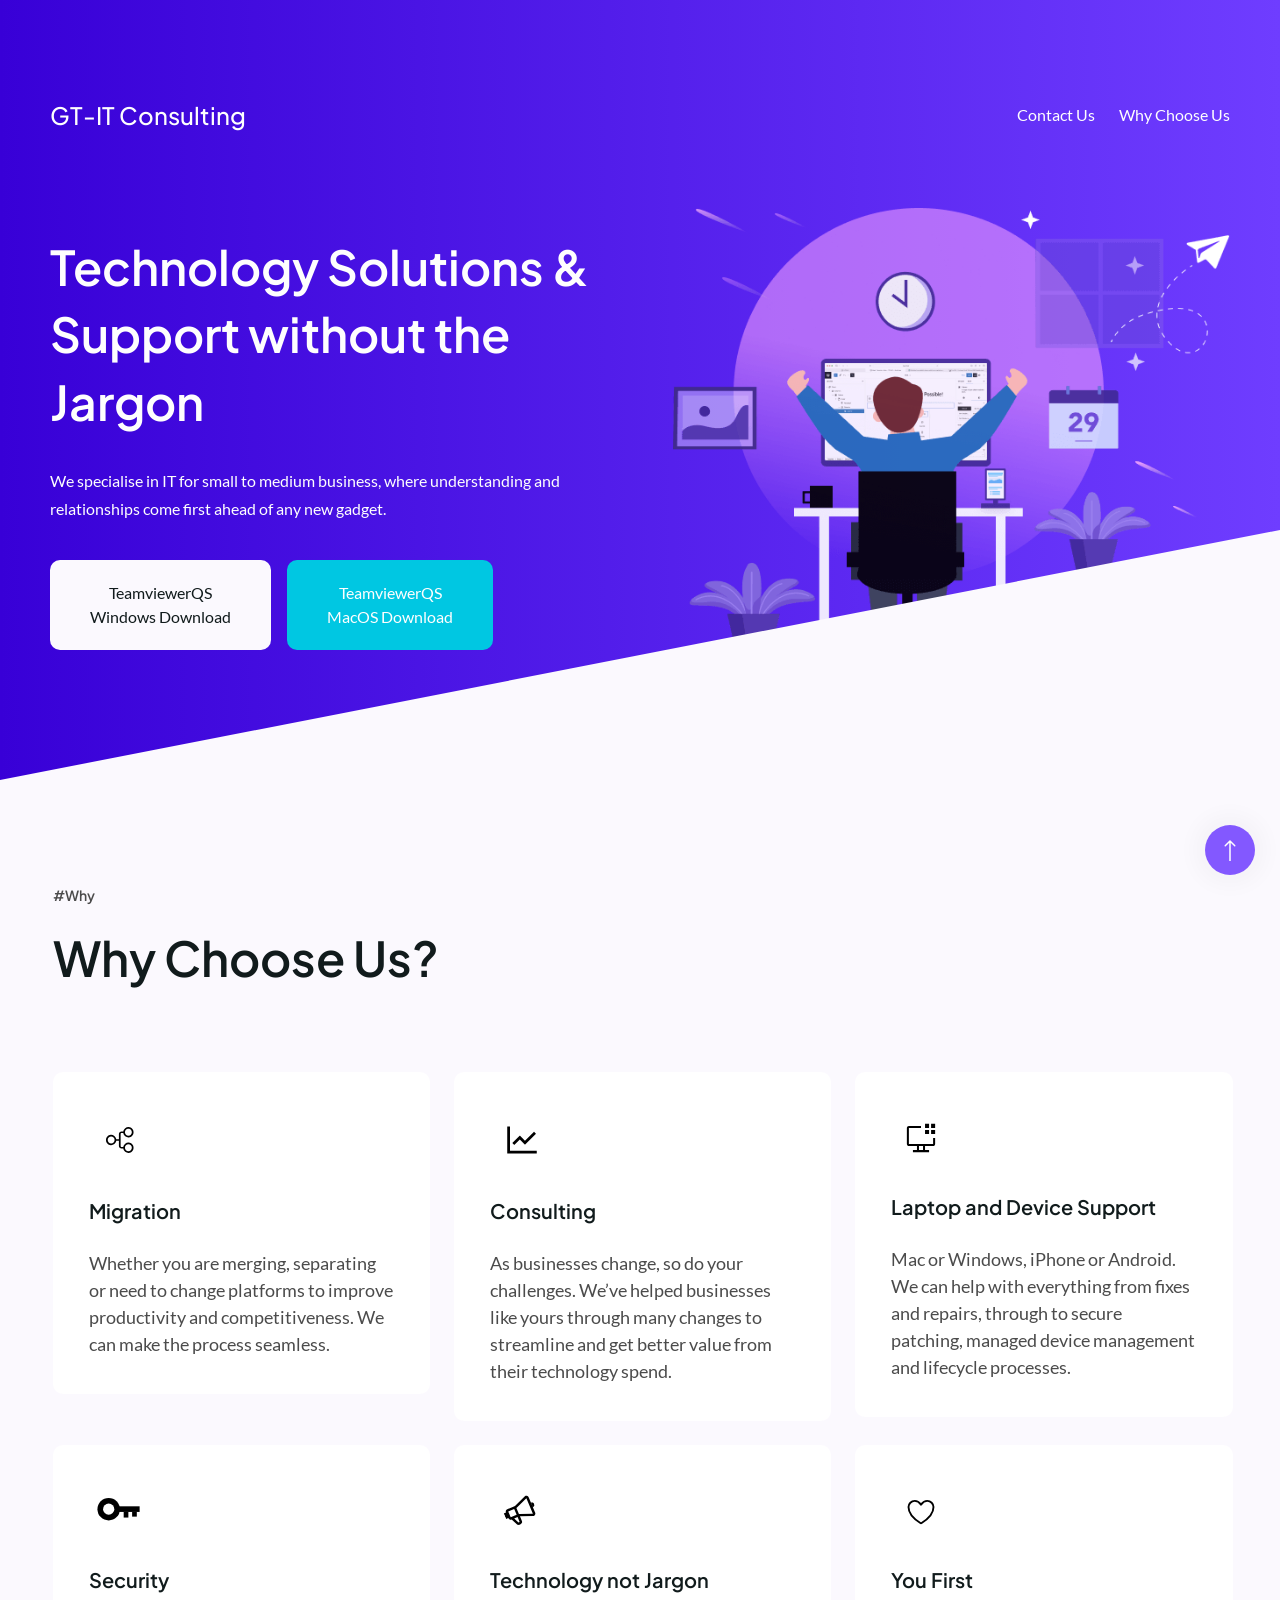
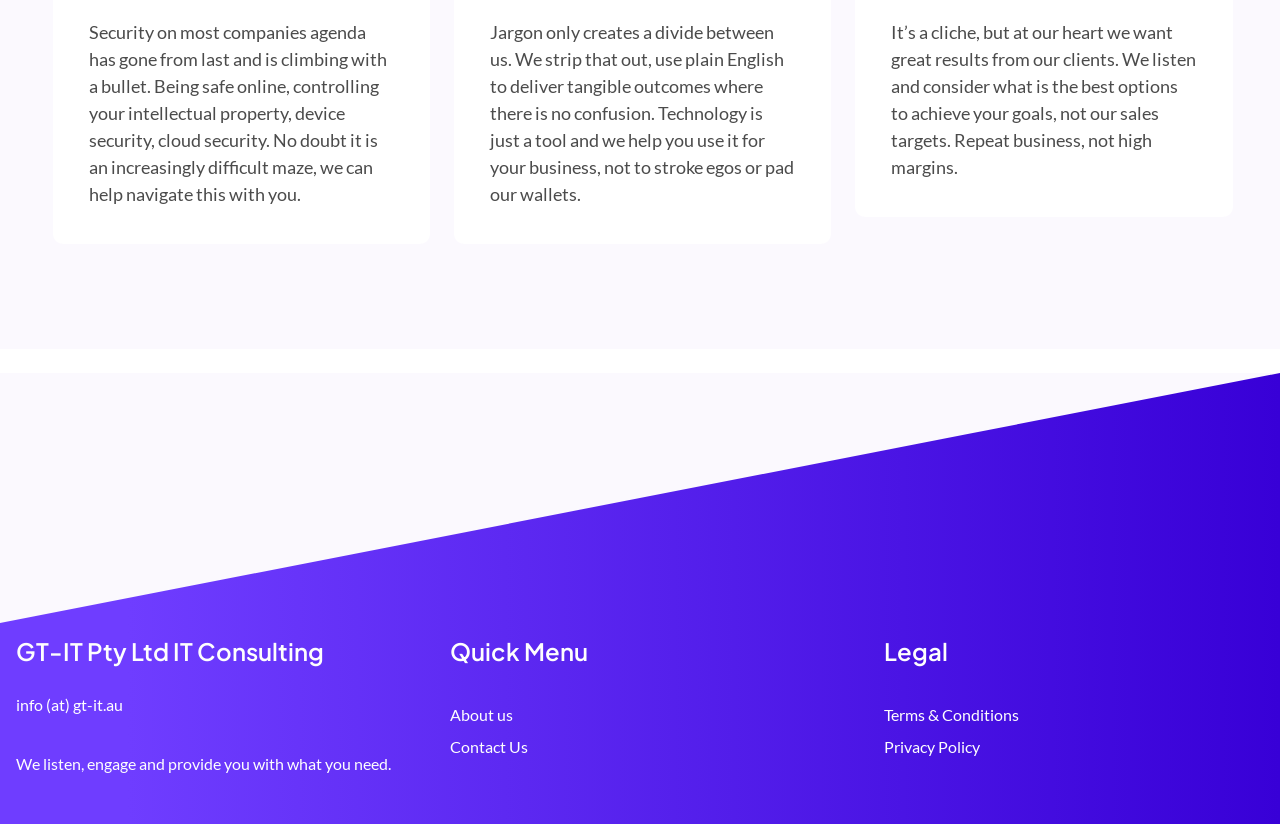
==== commit 964121da: "Update index.html" ====
--- a/index.html
+++ b/index.html
@@ -8,6 +8,11 @@
 <link rel="alternate" type="application/rss+xml" title="GT-IT Consulting » Feed" href="/feed/">
 <link rel="alternate" type="application/rss+xml" title="GT-IT Consulting » Comments Feed" href="/comments/feed/">
 <style id="gt-it-custom-css">
+/* Hero diagonal triangle: match background-alt so it blends into Why Choose Us */
+.wp-block-cover.fotawpbanner-with-slantbottom::before {
+  border-color: transparent transparent var(--wp--preset--color--background-alt) transparent !important;
+}
+
 .footer-topslant {
   position: relative;
   overflow: visible;
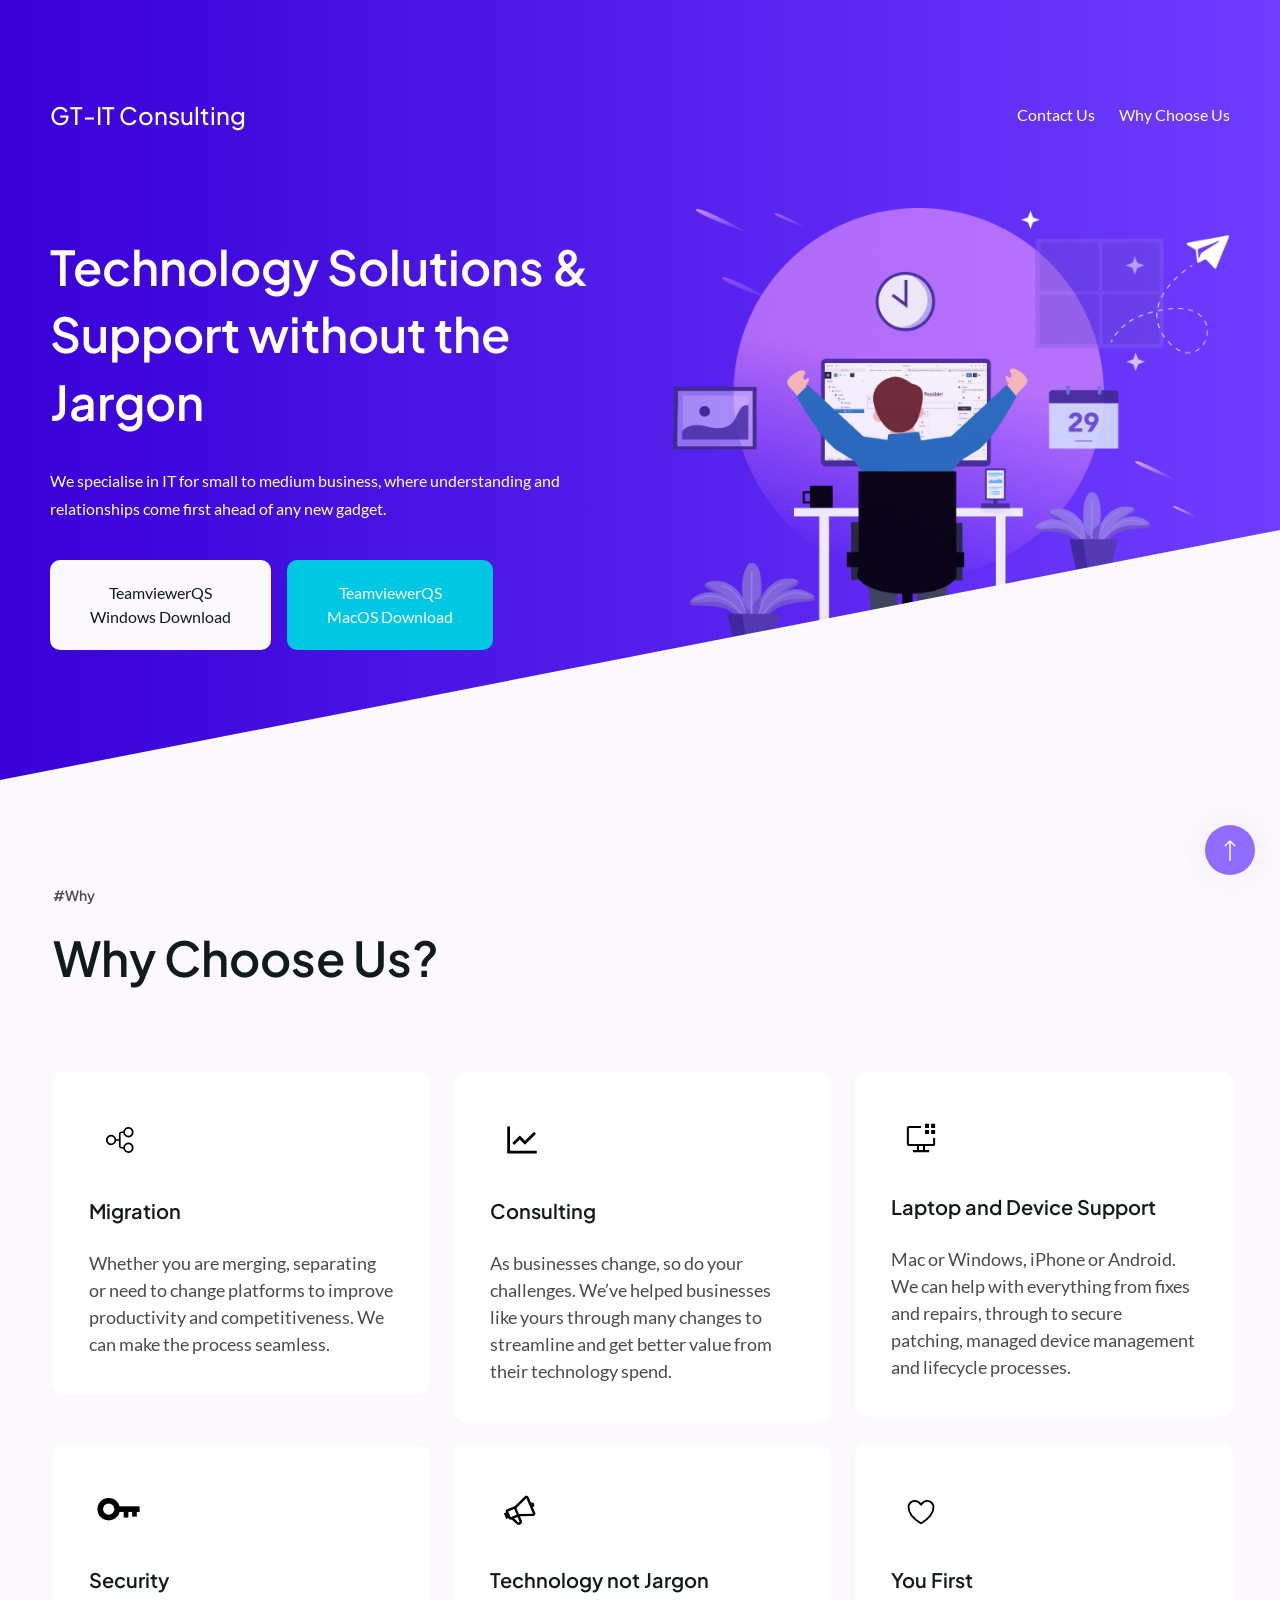
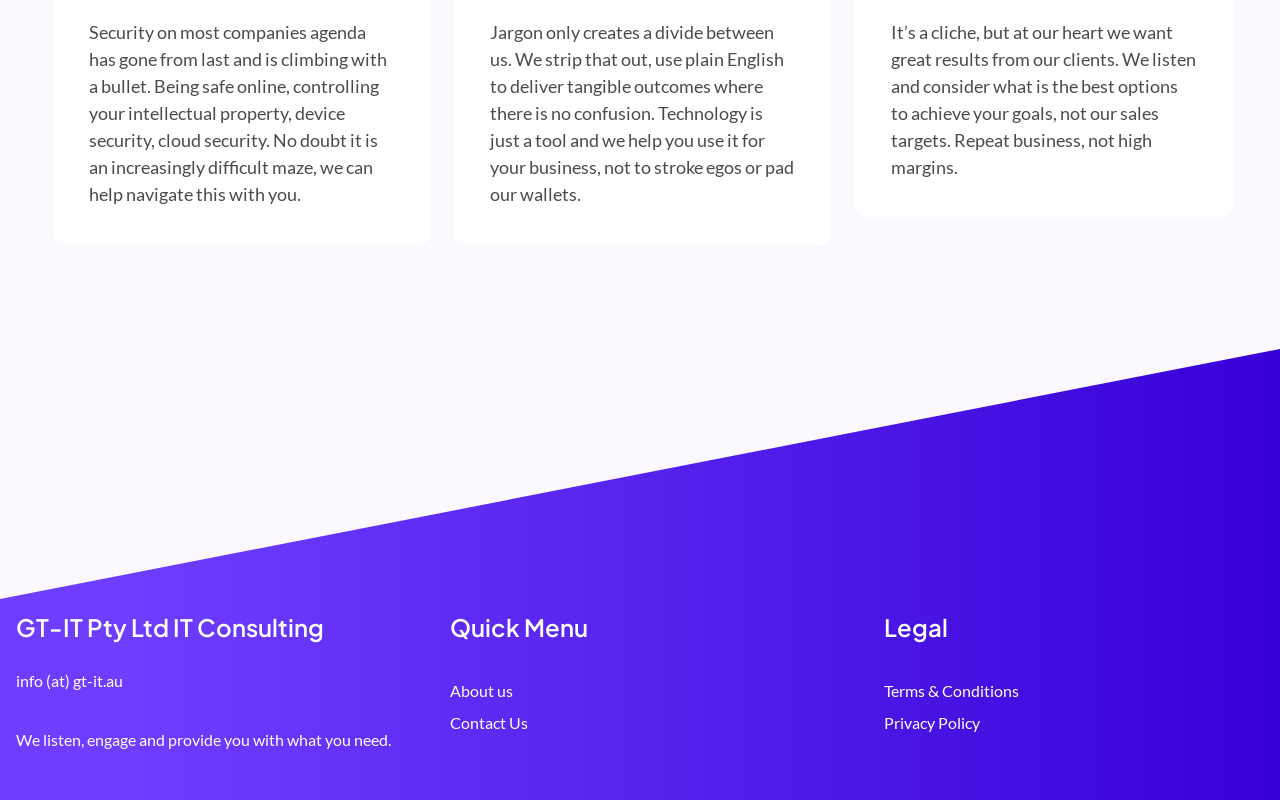
==== commit a4ccdb20: "Update index.html" ====
--- a/index.html
+++ b/index.html
@@ -431,7 +431,7 @@
 
 
 
-<div class="wp-block-group is-layout-constrained wp-container-core-group-is-layout-dedbb937 wp-block-group-is-layout-constrained" style="padding-top:0;padding-right:0;padding-bottom:0;padding-left:0"></div>
+
 </main>
 
 
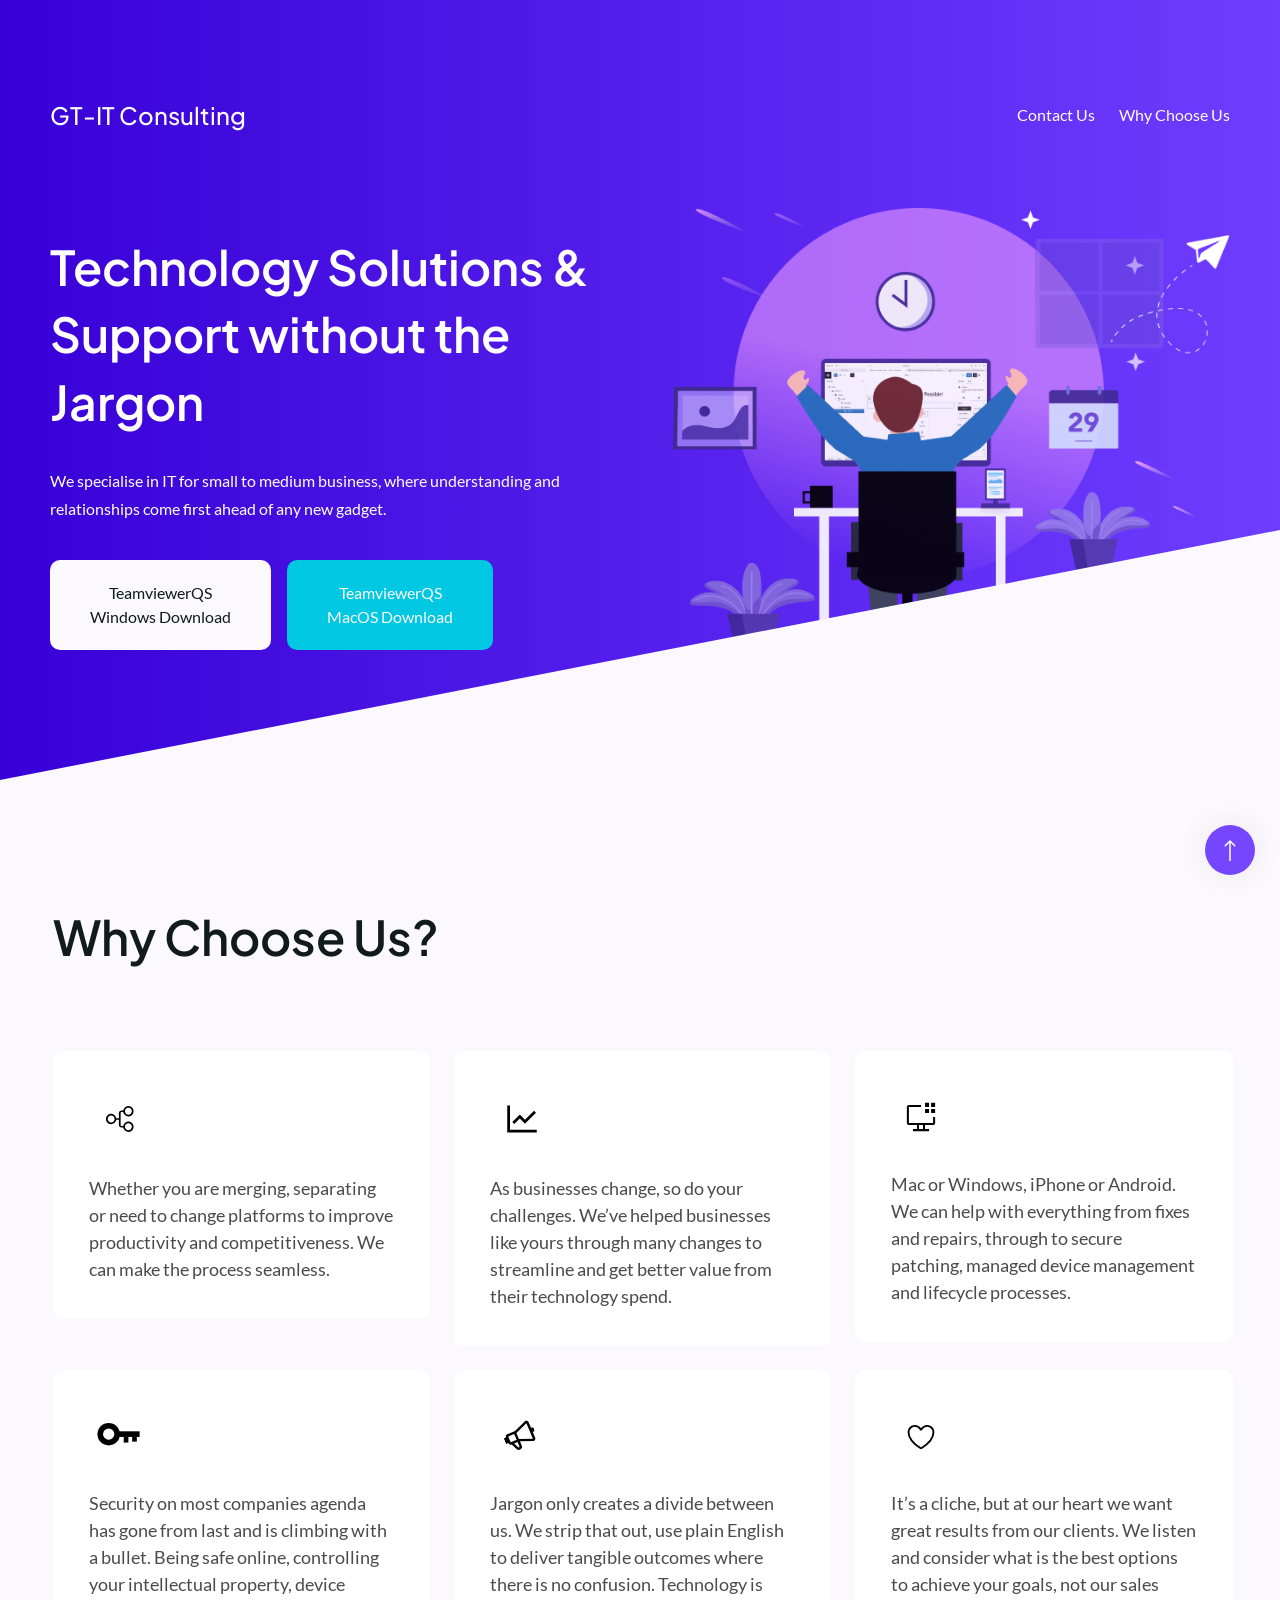
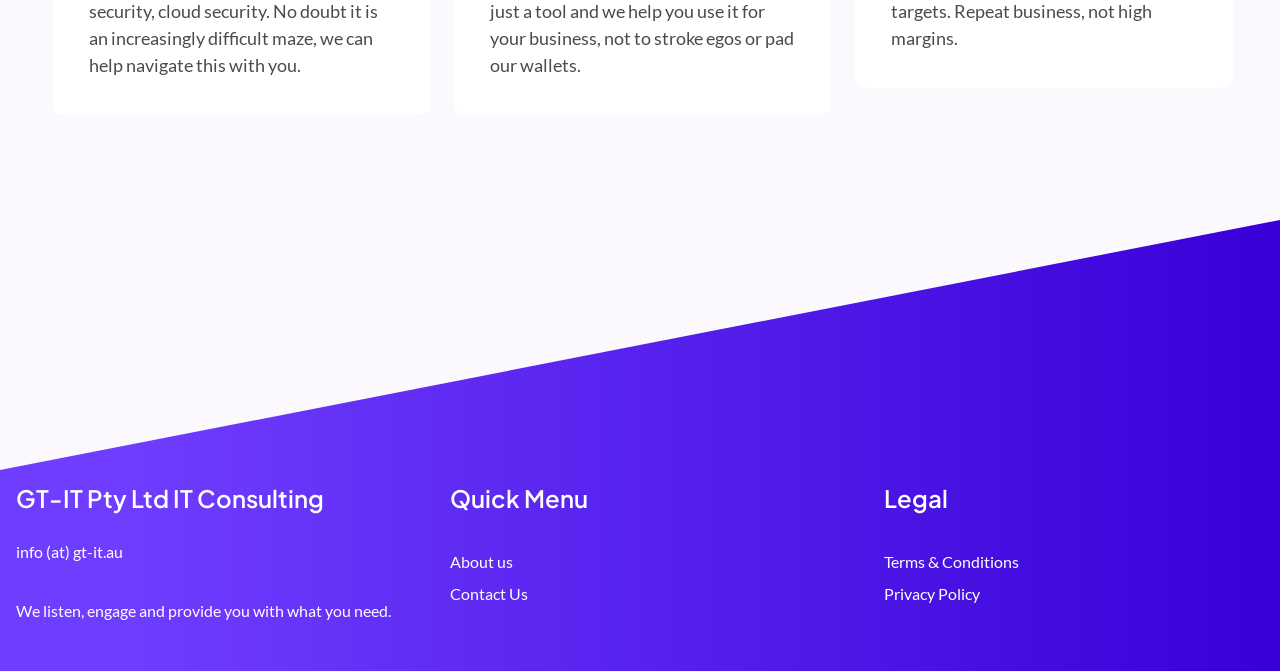
==== commit 7c48d9f1: "Update index.html" ====
--- a/index.html
+++ b/index.html
@@ -8,6 +8,8 @@
 <link rel="alternate" type="application/rss+xml" title="GT-IT Consulting » Feed" href="/feed/">
 <link rel="alternate" type="application/rss+xml" title="GT-IT Consulting » Comments Feed" href="/comments/feed/">
 <style id="gt-it-custom-css">
+/* Hide #Why label above Why Choose Us heading */
+#why h6.wp-block-heading { display: none; }
 /* Hero diagonal triangle: match background-alt so it blends into Why Choose Us */
 .wp-block-cover.fotawpbanner-with-slantbottom::before {
   border-color: transparent transparent var(--wp--preset--color--background-alt) transparent !important;
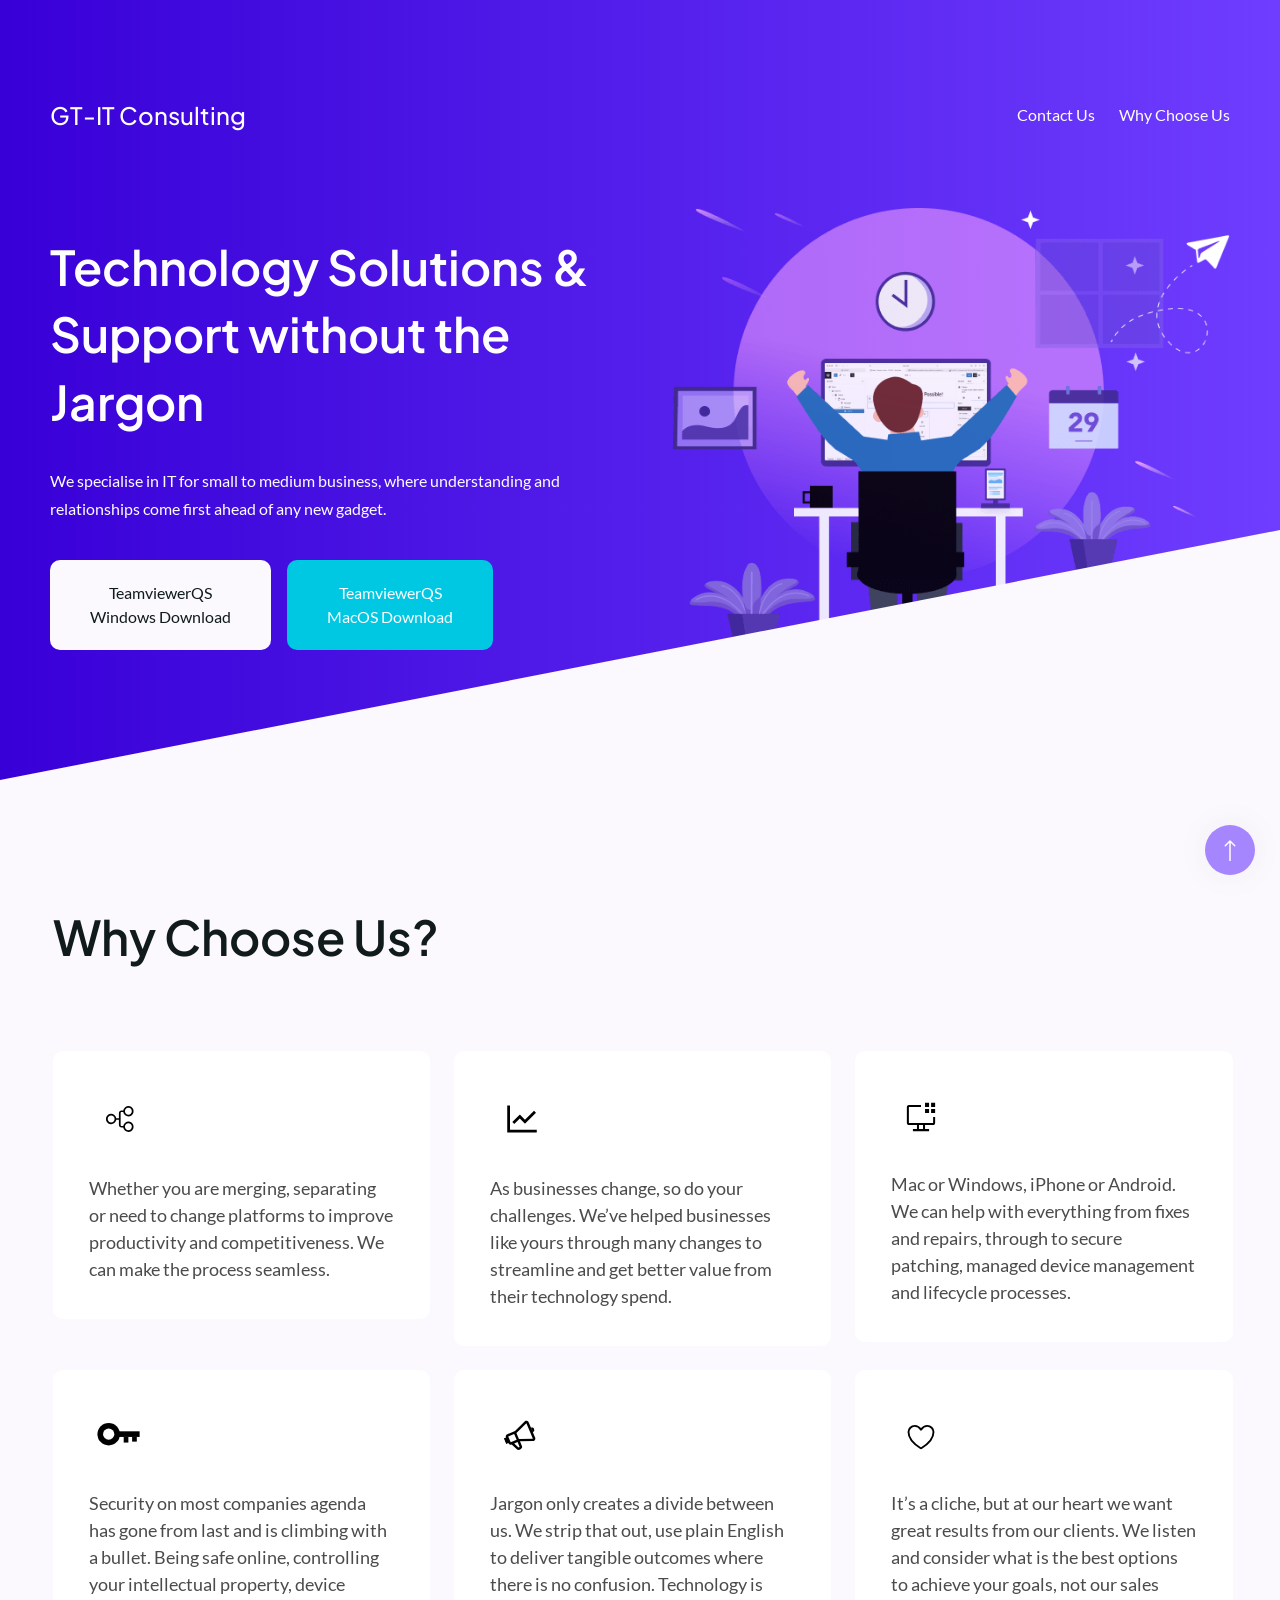
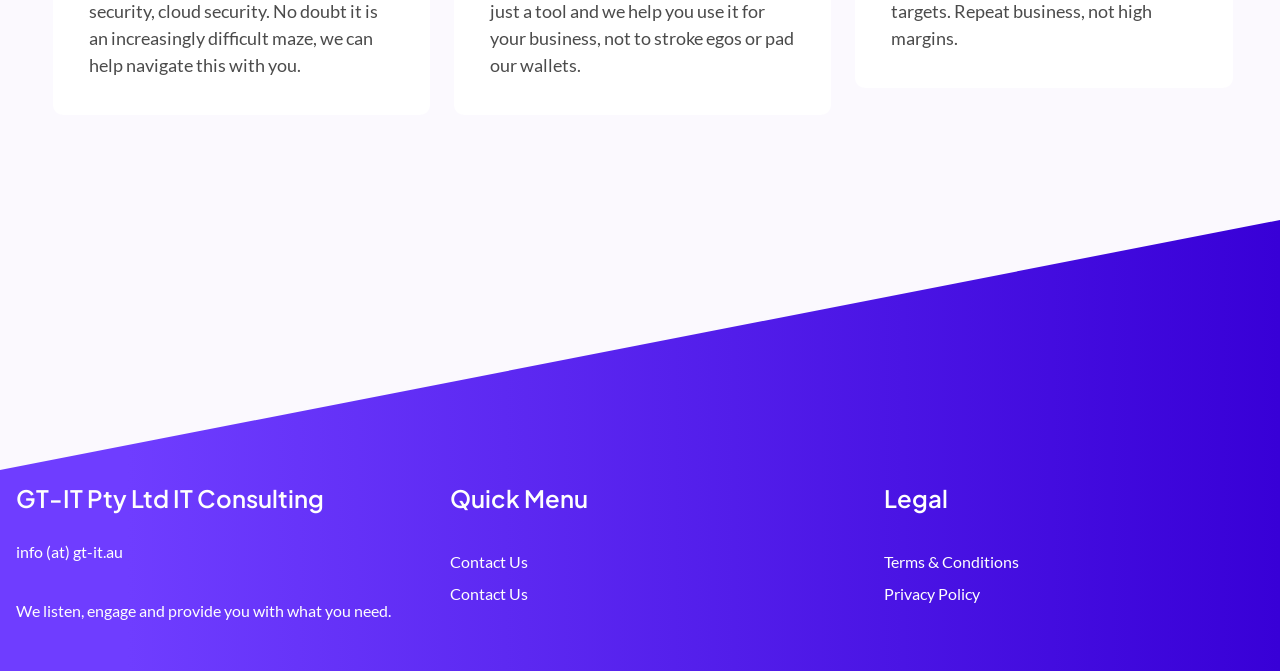
==== commit c8eb30c0: "Update index.html" ====
--- a/index.html
+++ b/index.html
@@ -464,7 +464,7 @@
 
 
 <ul style="margin-top:30px;margin-right:0;margin-bottom:0;margin-left:0;padding-top:0;padding-right:0;padding-bottom:0;padding-left:0;line-height:2" class="is-style-hide-bullet-list-link-hover-style-secondary has-link-color wp-block-list wp-elements-9affc47db6167e0d48b34c68260d6804">
-<li><a href="#why">About us</a></li>
+<li><a href="#Footer">Contact Us</a></li>
 
 
 
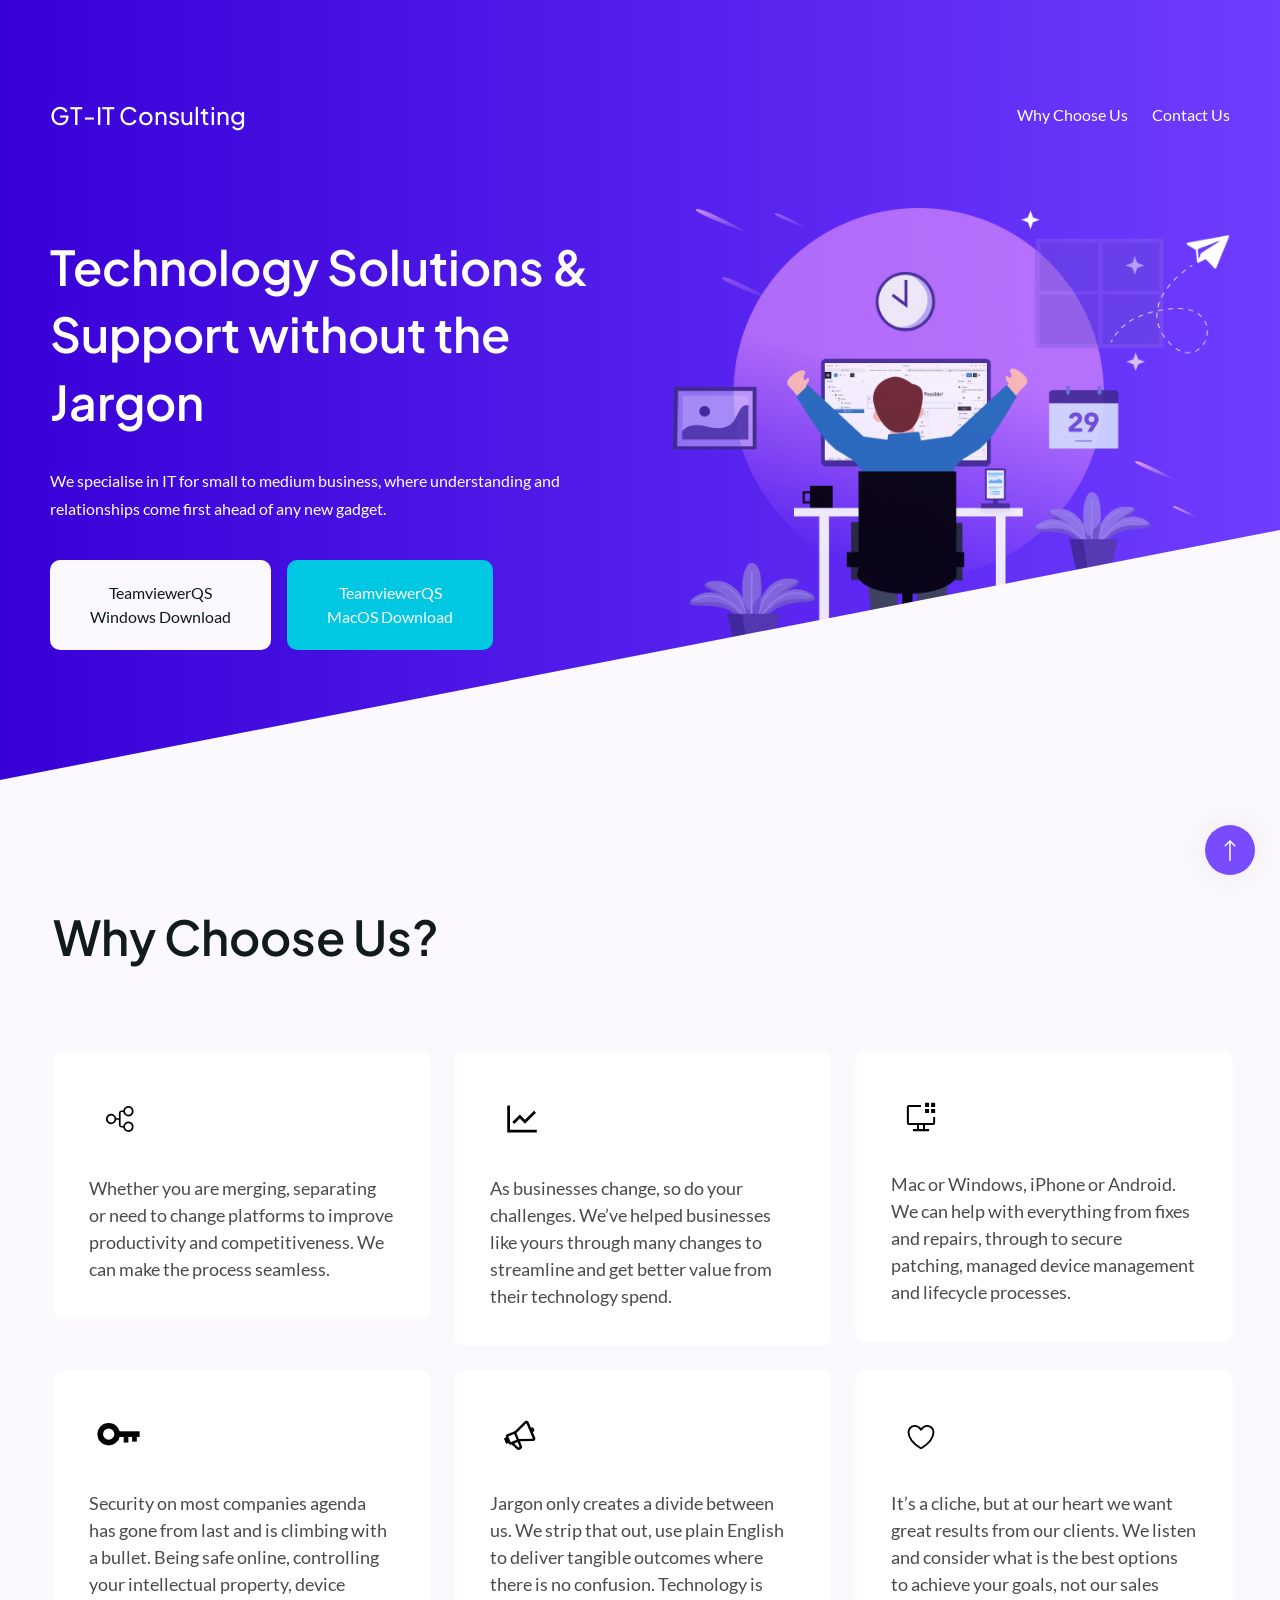
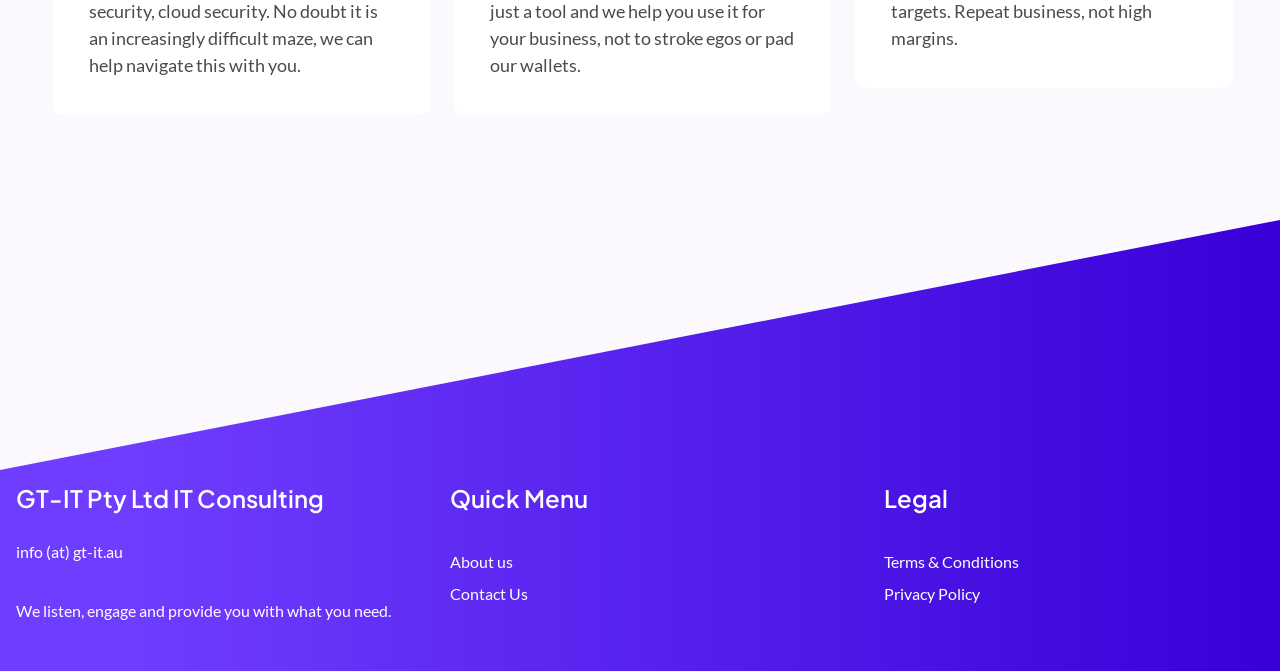
==== commit 0a7b3681: "Update index.html" ====
--- a/index.html
+++ b/index.html
@@ -242,7 +242,7 @@
 						<div class="wp-block-navigation__responsive-dialog" data-wp-bind--aria-modal="state.ariaModal" data-wp-bind--aria-label="state.ariaLabel" data-wp-bind--role="state.roleAttribute">
 							<button aria-label="Close menu" class="wp-block-navigation__responsive-container-close" data-wp-on--click="actions.closeMenuOnClick"><svg xmlns="http://www.w3.org/2000/svg" viewbox="0 0 24 24" width="24" height="24" aria-hidden="true" focusable="false"><path d="m13.06 12 6.47-6.47-1.06-1.06L12 10.94 5.53 4.47 4.47 5.53 10.94 12l-6.47 6.47 1.06 1.06L12 13.06l6.47 6.47 1.06-1.06L13.06 12Z"></path></svg></button>
 							<div class="wp-block-navigation__responsive-container-content" data-wp-watch="callbacks.focusFirstElement" id="modal-1-content">
-								<ul class="wp-block-navigation__container has-text-color has-foregound-alt-color is-responsive items-justified-center wp-block-navigation"><li class=" wp-block-navigation-item wp-block-navigation-link"><a class="wp-block-navigation-item__content" href="#Footer"><span class="wp-block-navigation-item__label">Contact Us</span></a></li><li class=" wp-block-navigation-item wp-block-navigation-link"><a class="wp-block-navigation-item__content" href="#why"><span class="wp-block-navigation-item__label">Why Choose Us</span></a></li></ul>
+								<ul class="wp-block-navigation__container has-text-color has-foregound-alt-color is-responsive items-justified-center wp-block-navigation"><li class=" wp-block-navigation-item wp-block-navigation-link"><a class="wp-block-navigation-item__content" href="#why"><span class="wp-block-navigation-item__label">Why Choose Us</span></a></li><li class=" wp-block-navigation-item wp-block-navigation-link"><a class="wp-block-navigation-item__content" href="#Footer"><span class="wp-block-navigation-item__label">Contact Us</span></a></li></ul>
 							</div>
 						</div>
 					</div>
@@ -464,7 +464,7 @@
 
 
 <ul style="margin-top:30px;margin-right:0;margin-bottom:0;margin-left:0;padding-top:0;padding-right:0;padding-bottom:0;padding-left:0;line-height:2" class="is-style-hide-bullet-list-link-hover-style-secondary has-link-color wp-block-list wp-elements-9affc47db6167e0d48b34c68260d6804">
-<li><a href="#Footer">Contact Us</a></li>
+<li><a href="#why">About us</a></li>
 
 
 
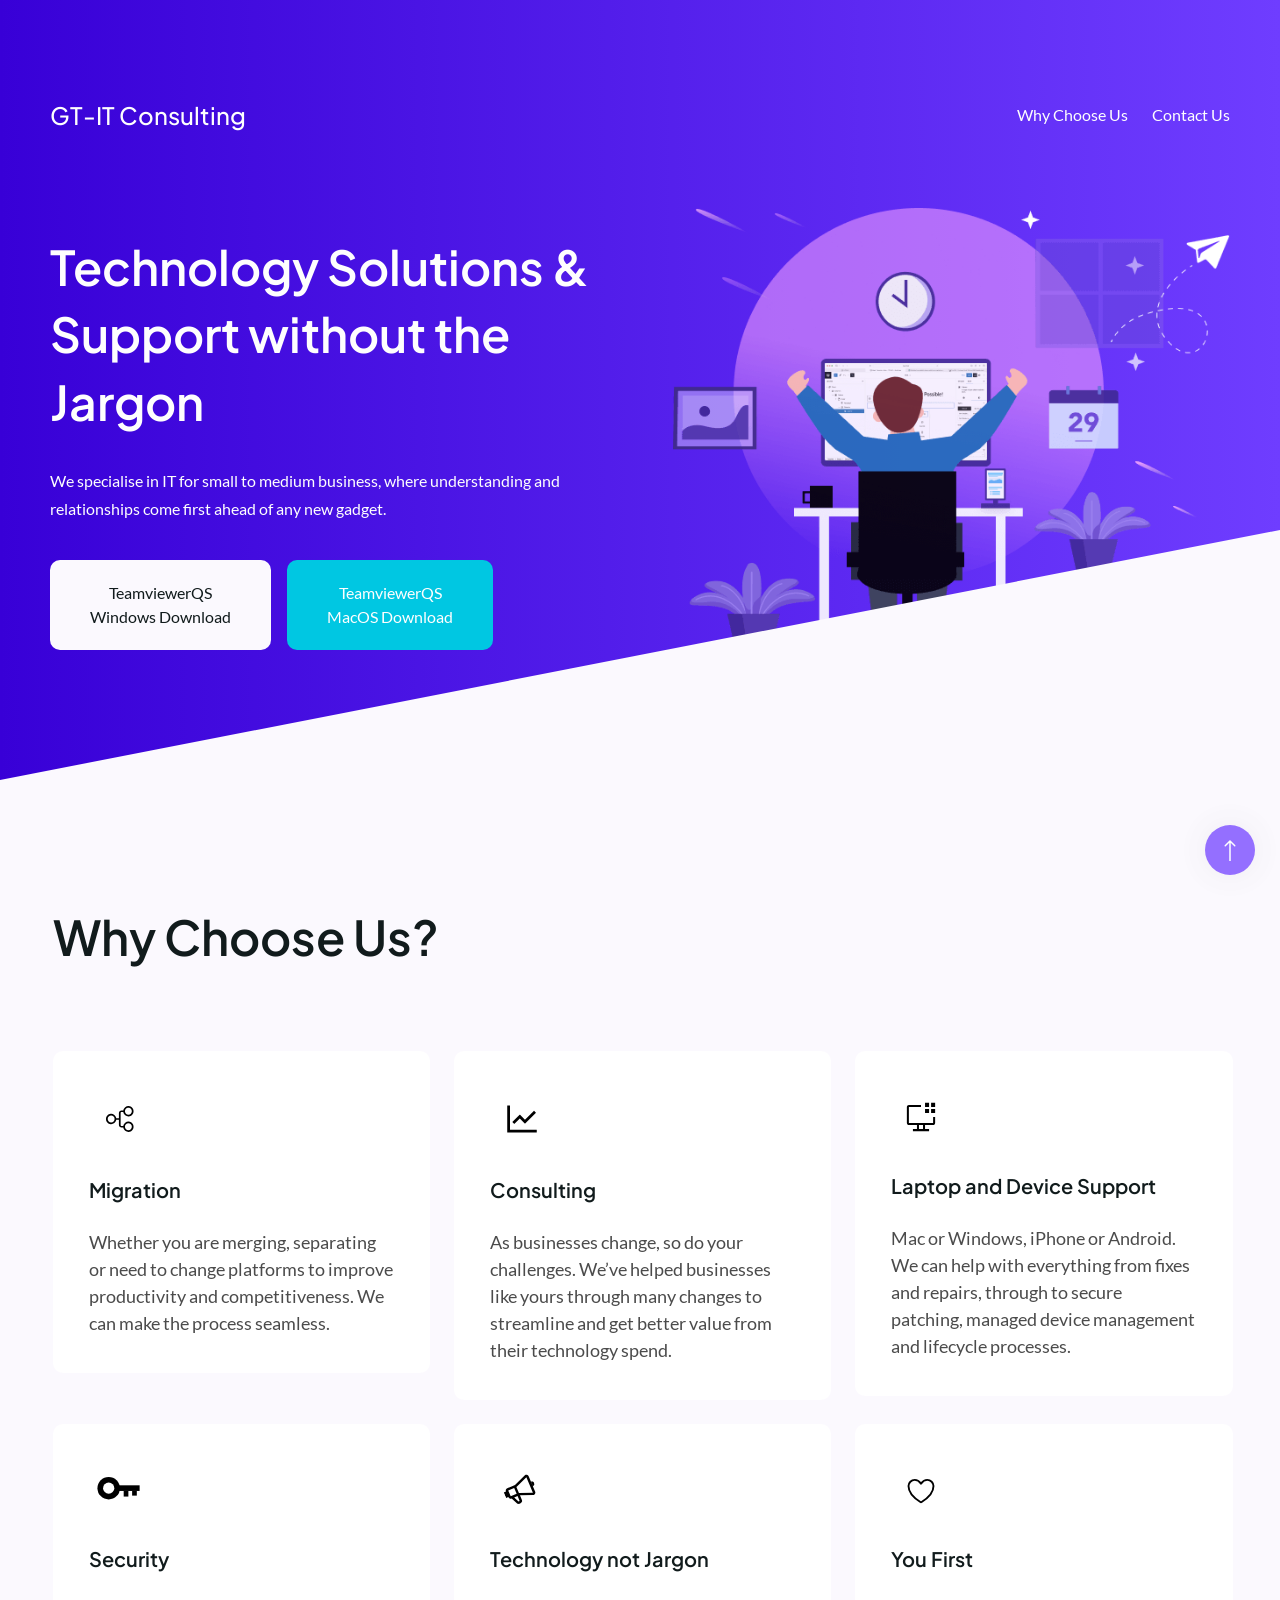
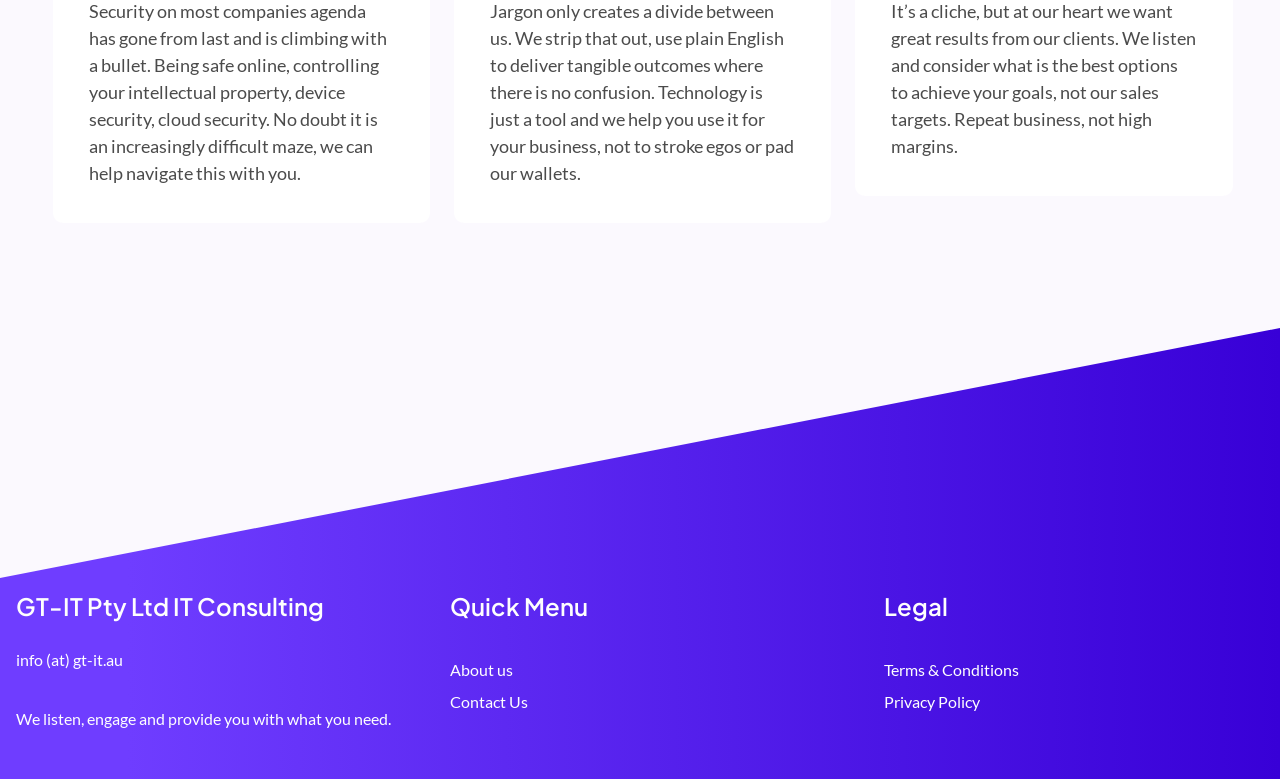
==== commit 41ee485b: "Fix Why Choose Us card headings hidden by overly broad CSS selector" ====
--- a/index.html
+++ b/index.html
@@ -9,7 +9,7 @@
 <link rel="alternate" type="application/rss+xml" title="GT-IT Consulting » Comments Feed" href="/comments/feed/">
 <style id="gt-it-custom-css">
 /* Hide #Why label above Why Choose Us heading */
-#why h6.wp-block-heading { display: none; }
+#why h6.wp-block-heading.has-foreground-color { display: none; }
 /* Hero diagonal triangle: match background-alt so it blends into Why Choose Us */
 .wp-block-cover.fotawpbanner-with-slantbottom::before {
   border-color: transparent transparent var(--wp--preset--color--background-alt) transparent !important;
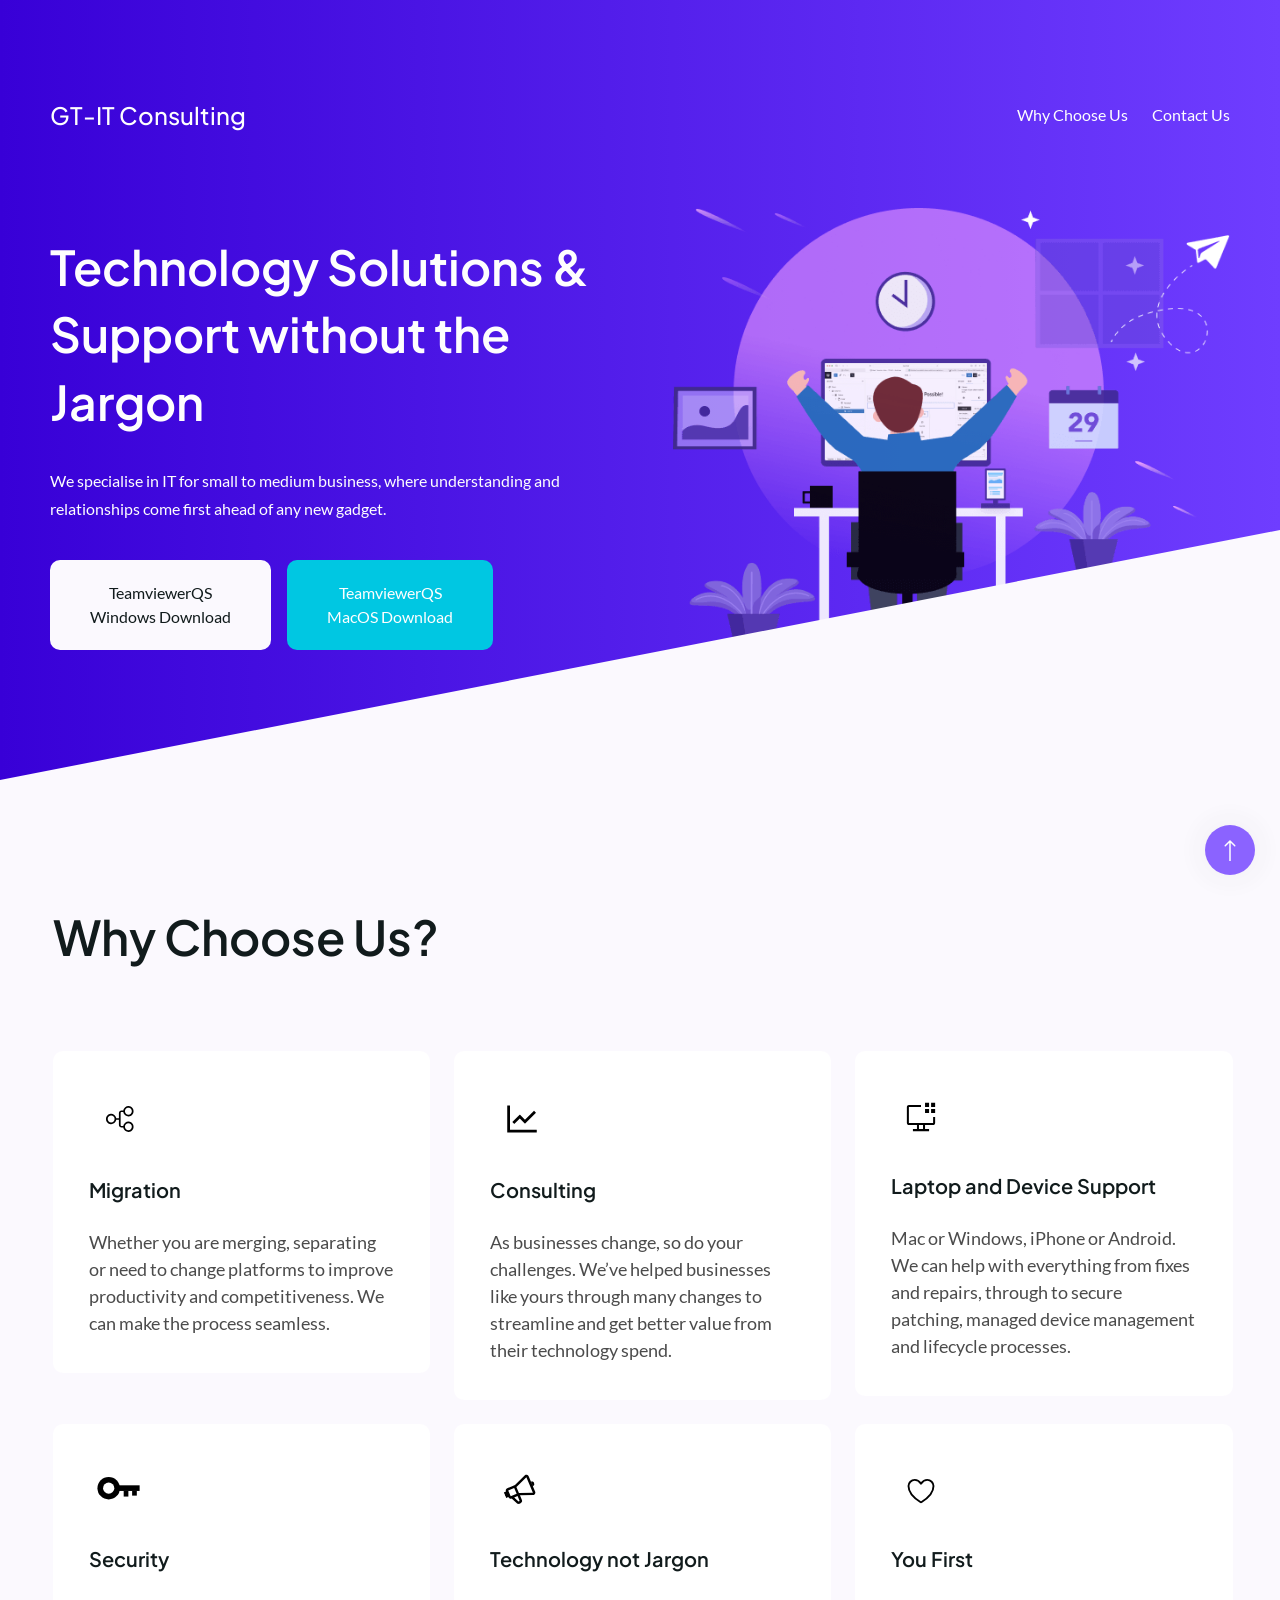
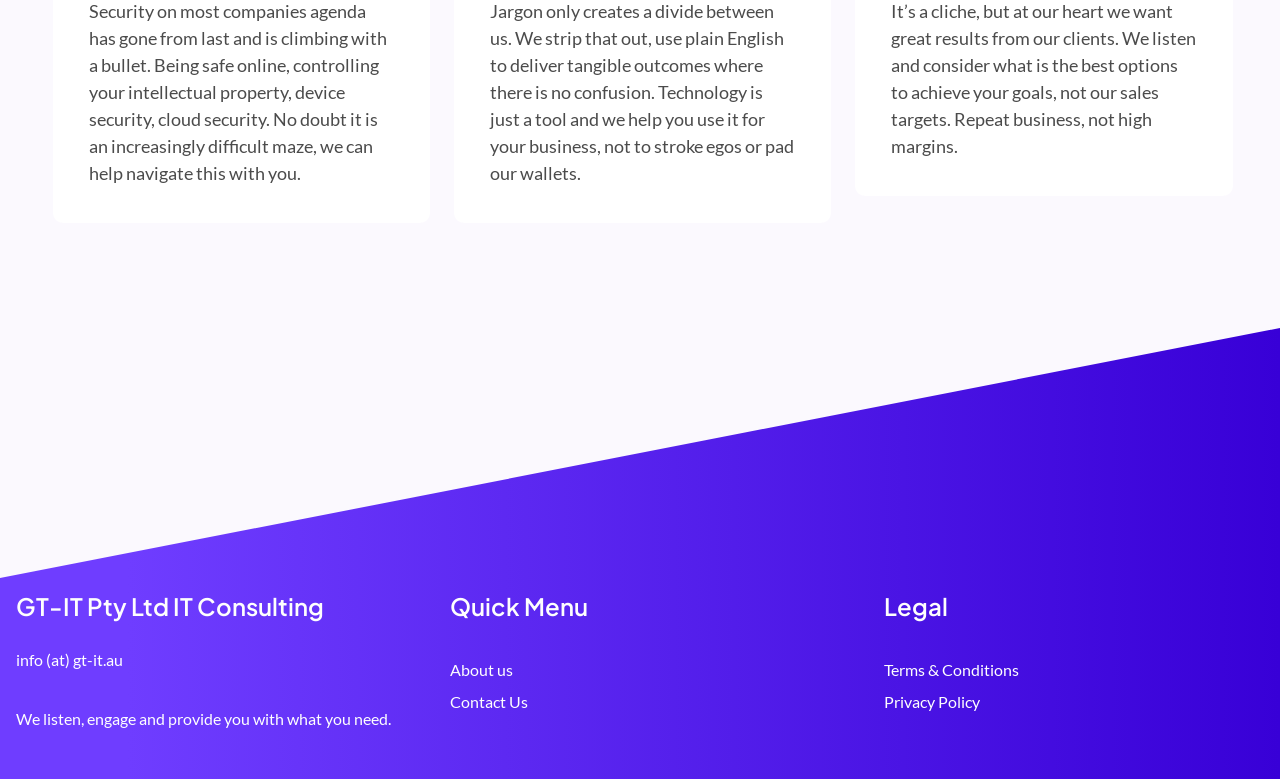
==== commit 5a5a2c07: "Fix TeamViewerQS buttons blocked by hero slant overlay" ====
--- a/index.html
+++ b/index.html
@@ -13,6 +13,7 @@
 /* Hero diagonal triangle: match background-alt so it blends into Why Choose Us */
 .wp-block-cover.fotawpbanner-with-slantbottom::before {
   border-color: transparent transparent var(--wp--preset--color--background-alt) transparent !important;
+	  pointer-events: none;
 }
 
 .footer-topslant {
